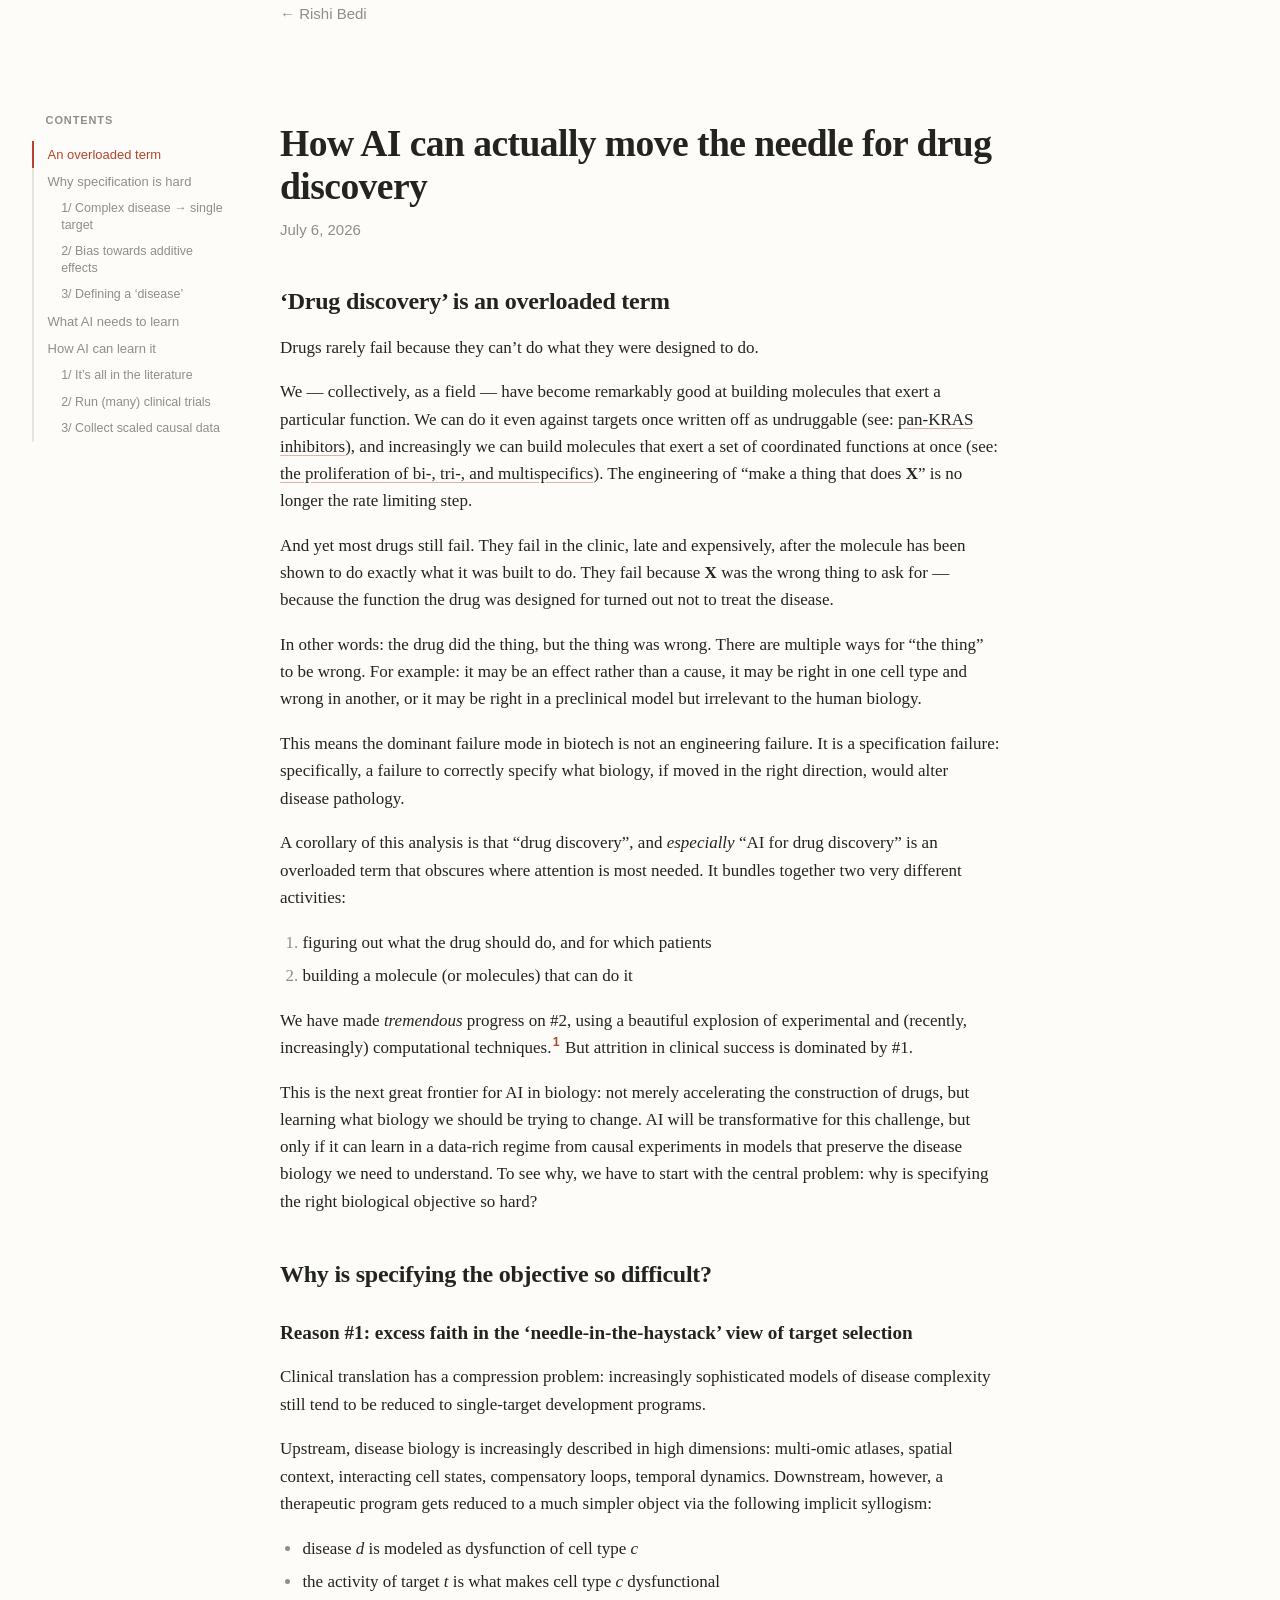
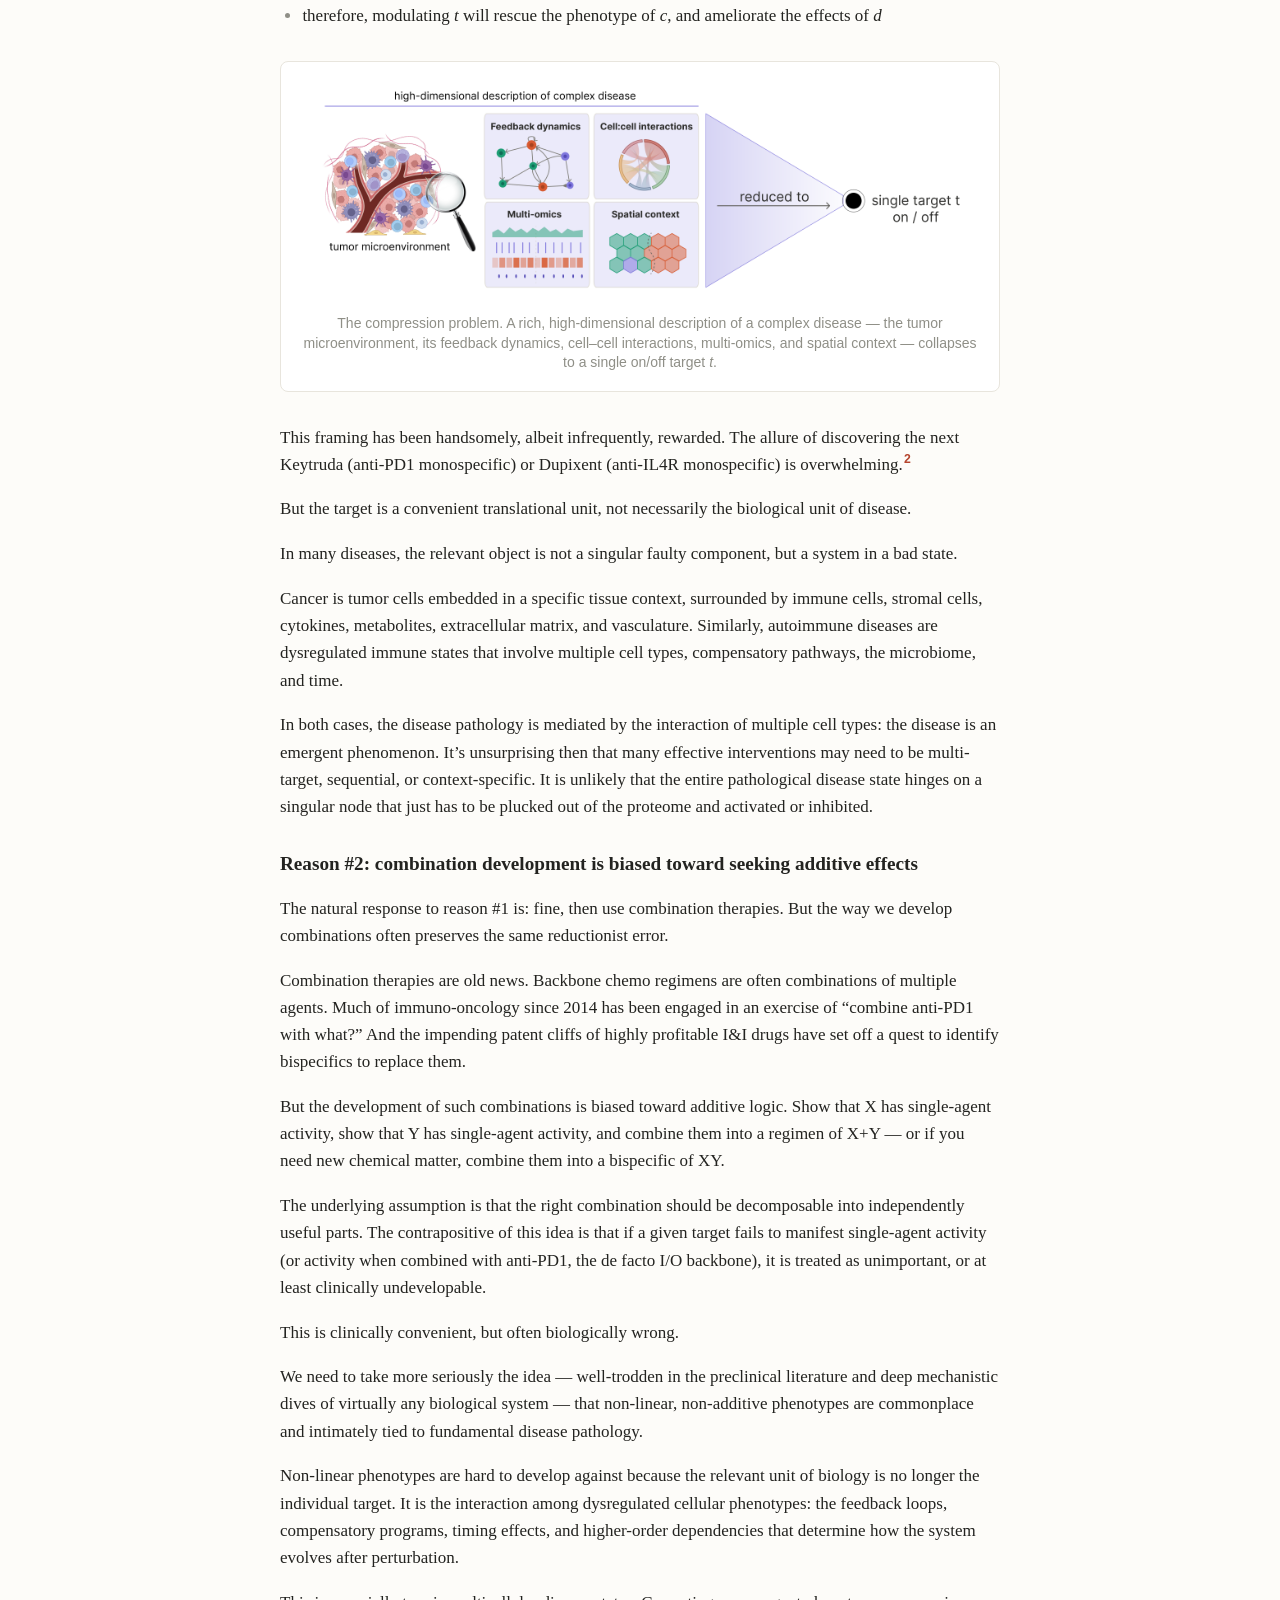
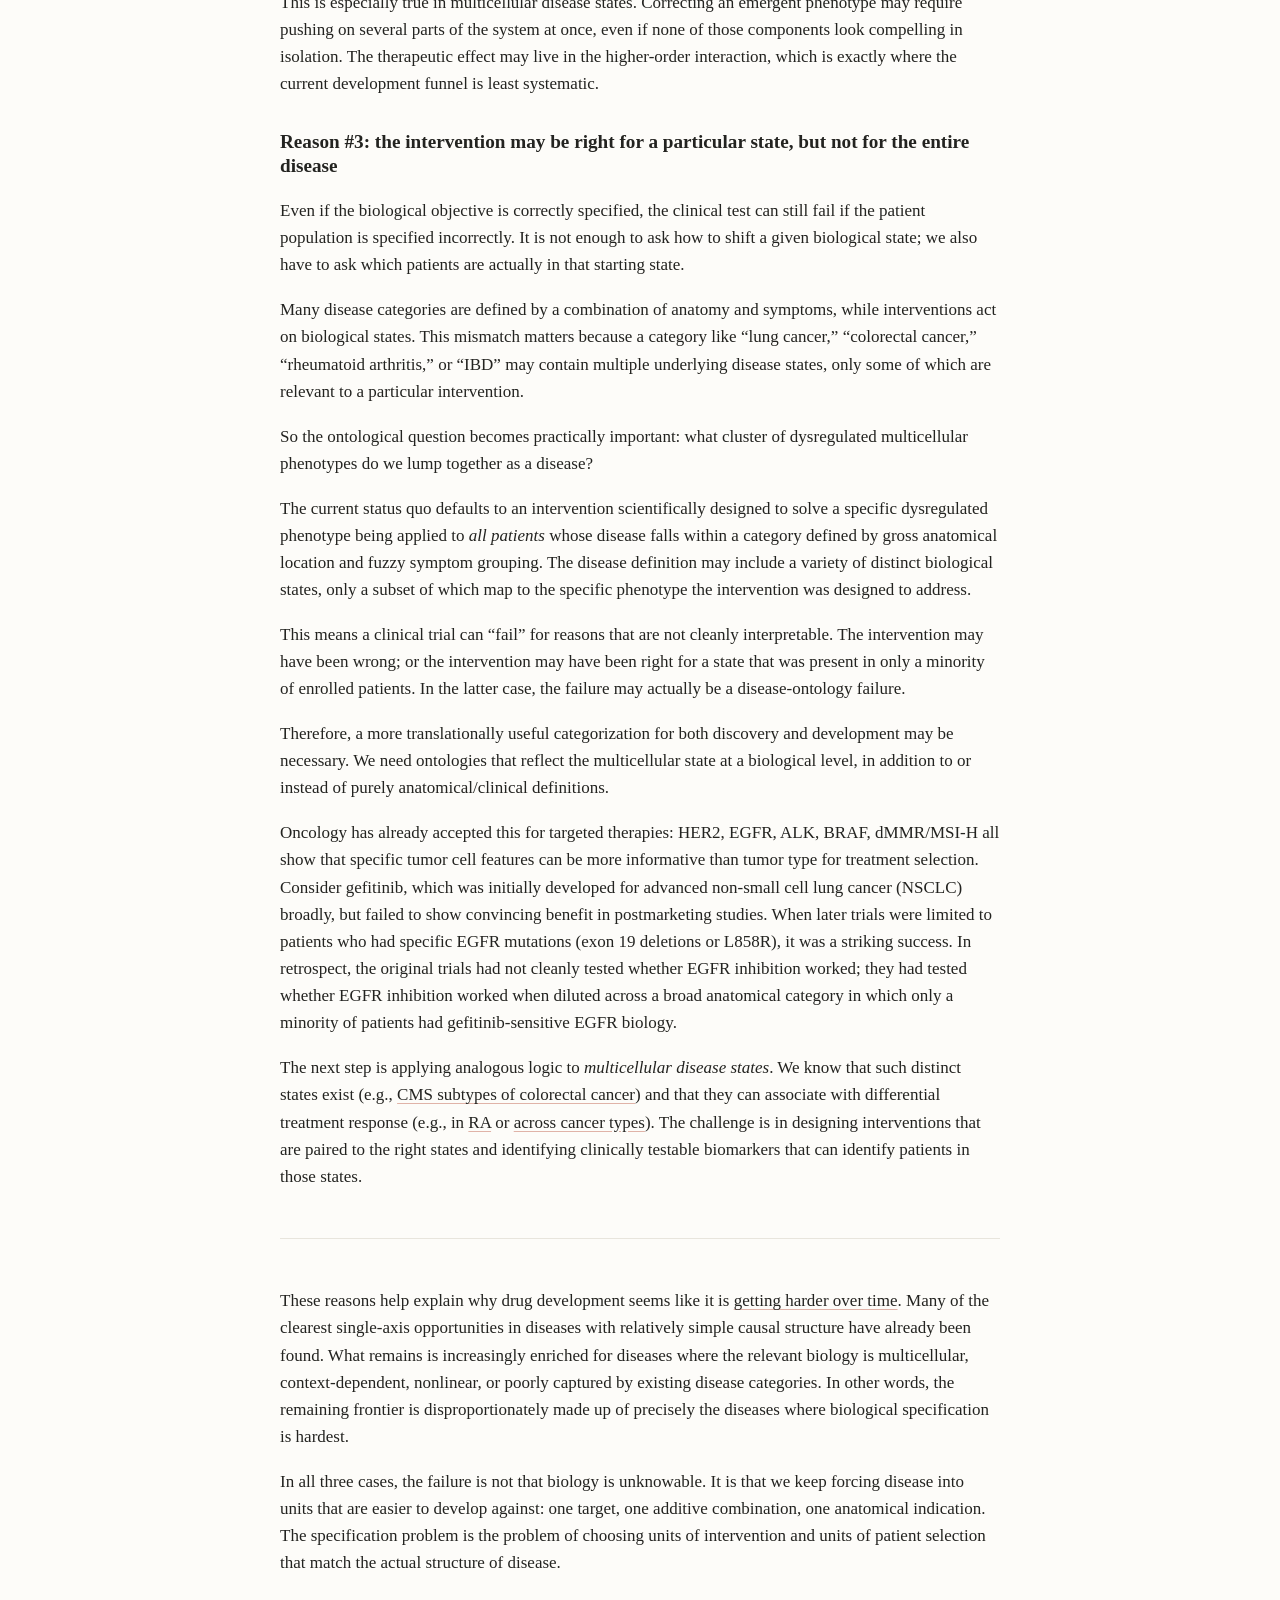
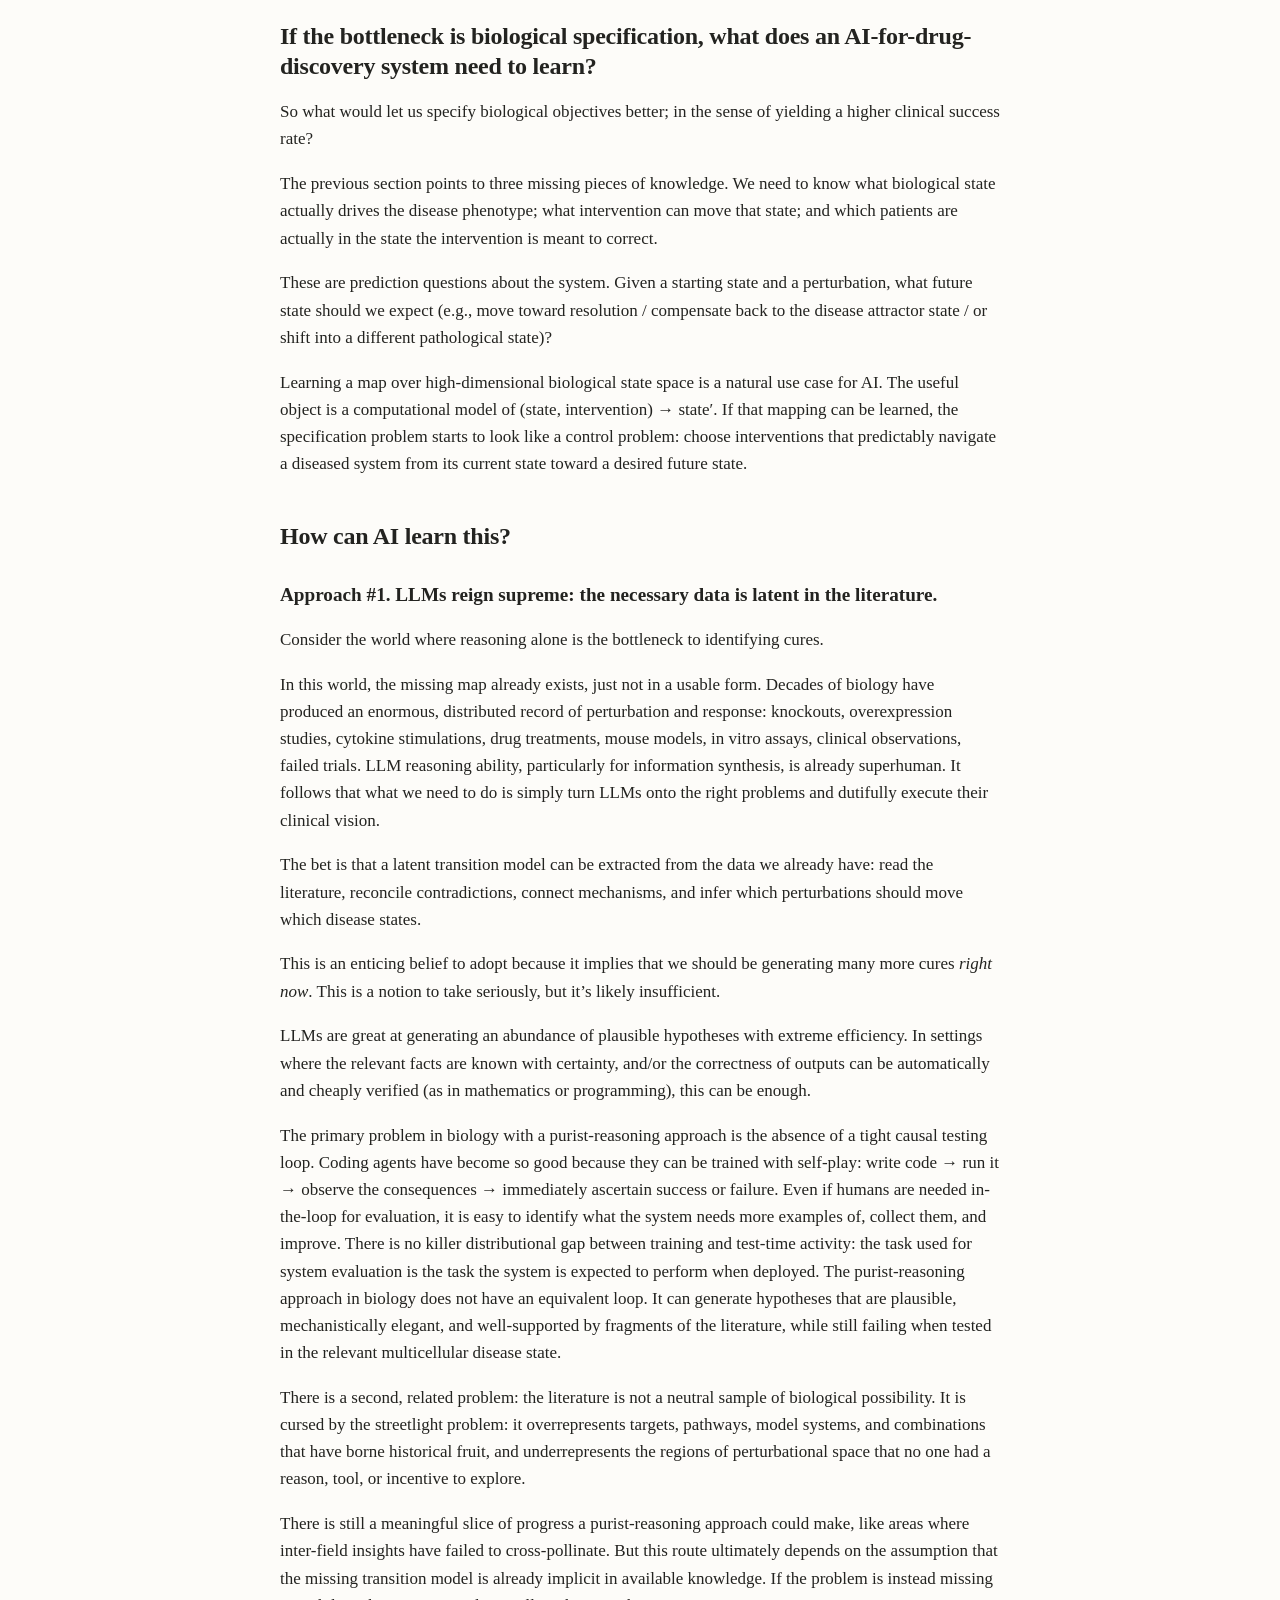
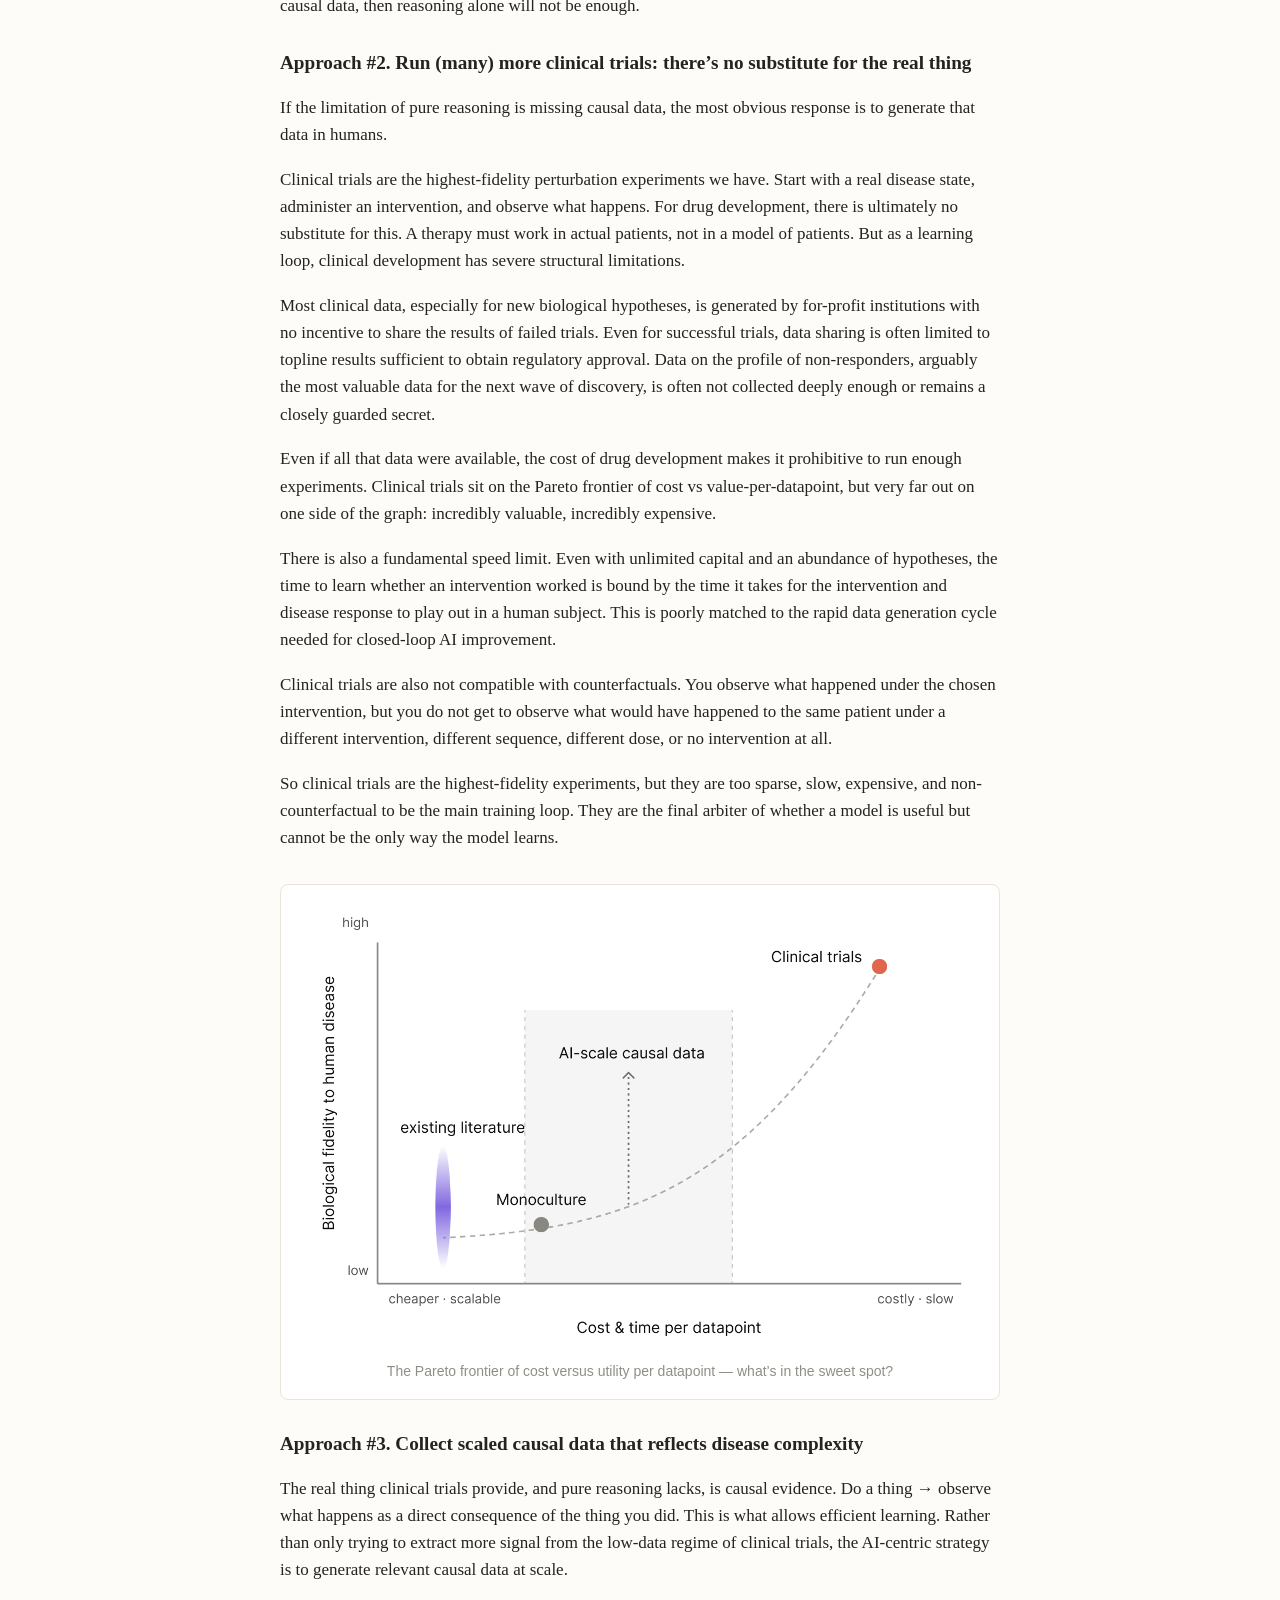
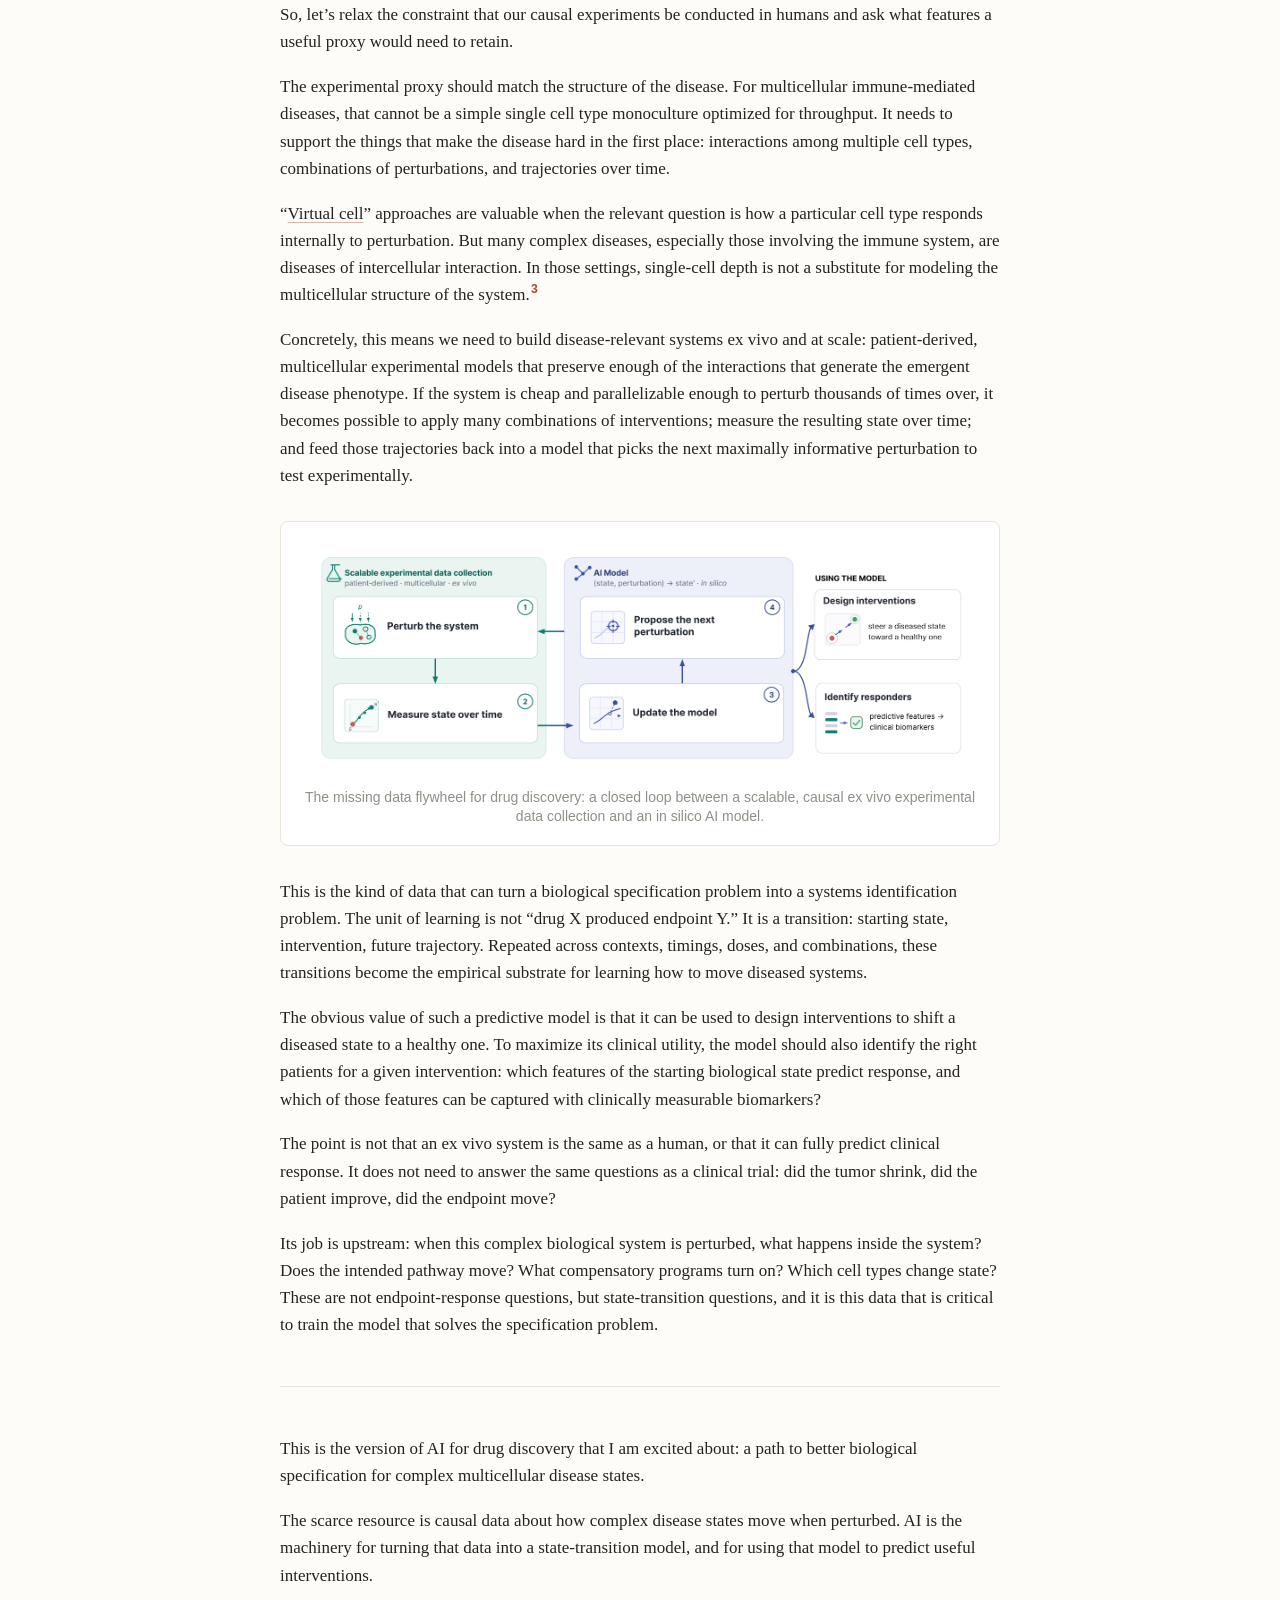
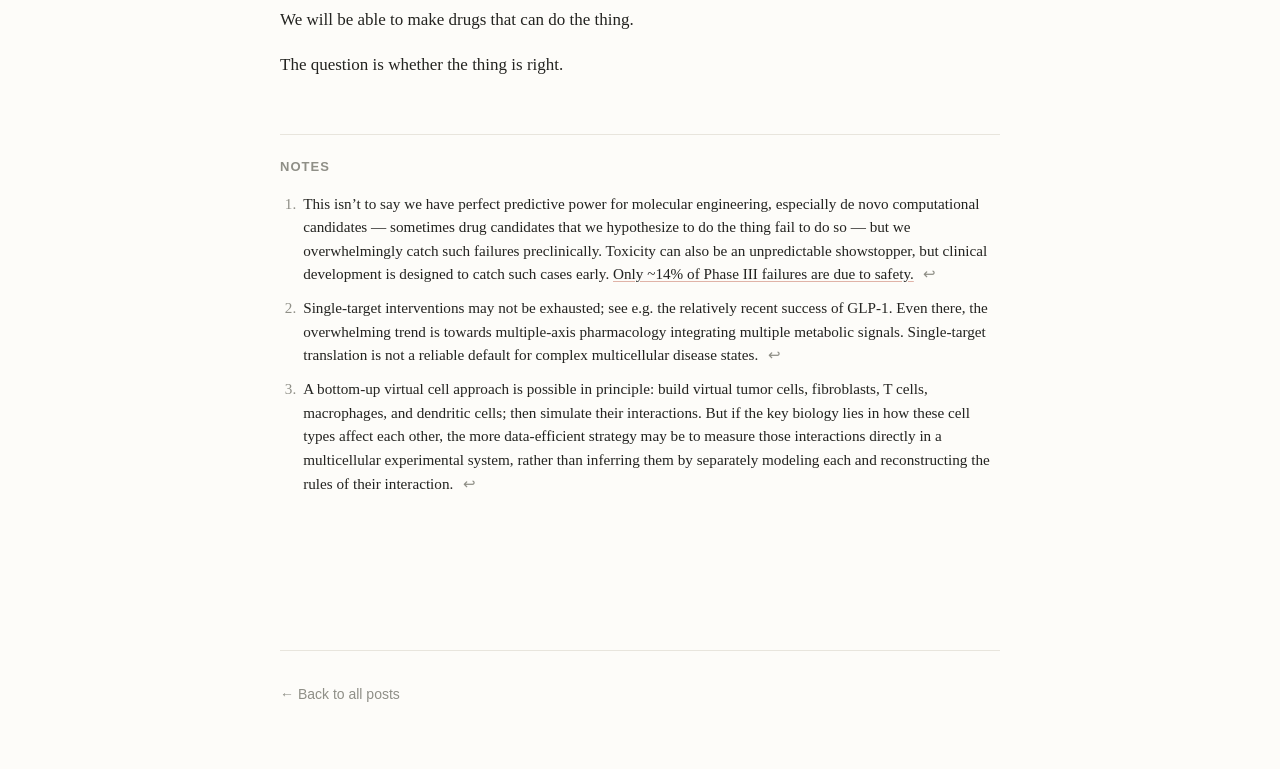
==== posts/ai-drug-discovery/index.html @ 2bea6a99 "Add Pareto frontier figure to Approach #2 Cost vs biological-fidelity-per-datapoint chart at the end" ====
<!doctype html>
<html lang="en">
  <head>
    <meta charset="utf-8" />
    <meta name="viewport" content="width=device-width, initial-scale=1" />

    <title>How AI can actually move the needle for drug discovery — Rishi Bedi</title>
    <meta
      name="description"
      content="Most drugs fail not because we can't build the molecule, but because we specified the wrong biology. What that means for AI in drug discovery."
    />

    <meta property="og:type" content="article" />
    <meta property="og:title" content="How AI can actually move the needle for drug discovery" />
    <meta
      property="og:description"
      content="Most drugs fail not because we can't build the molecule, but because we specified the wrong biology. What that means for AI in drug discovery."
    />
    <meta property="article:published_time" content="2026-07-06" />

    <link rel="icon" href="data:image/svg+xml,%3Csvg%20xmlns='http://www.w3.org/2000/svg'%20viewBox='0%200%20100%20100'%3E%3Ccircle%20cx='50'%20cy='50'%20r='44'%20fill='%23b5442d'/%3E%3C/svg%3E" />
    <link rel="stylesheet" href="../../styles.css" />
  </head>
  <body>
    <div class="wrap">
      <a class="back-home" href="../../">&larr; Rishi Bedi</a>

      <article>
        <header class="post-header">
          <h1 class="post-title-main">How AI can actually move the needle for drug discovery</h1>
          <div class="post-meta">July 6, 2026</div>
        </header>

        <div class="prose">
          <h2 data-toc="An overloaded term">&lsquo;Drug discovery&rsquo; is an overloaded term</h2>

          <p>Drugs rarely fail because they can&rsquo;t do what they were designed to do.</p>

          <p>
            We &mdash; collectively, as a field &mdash; have become remarkably good at
            building molecules that exert a particular function. We can do it even
            against targets once written off as undruggable (see:
            <a href="https://www.nejm.org/doi/full/10.1056/NEJMoa2605555">pan-KRAS inhibitors</a>),
            and increasingly we can build molecules that exert a set of coordinated
            functions at once (see:
            <a href="https://www.nature.com/articles/d41573-026-00106-5">the proliferation of bi-, tri-, and multispecifics</a>).
            The engineering of &ldquo;make a thing that does <strong>X</strong>&rdquo; is no
            longer the rate limiting step.
          </p>

          <p>
            And yet most drugs still fail. They fail in the clinic, late and
            expensively, after the molecule has been shown to do exactly what it was
            built to do. They fail because <strong>X</strong> was the wrong thing to ask
            for &mdash; because the function the drug was designed for turned out not to
            treat the disease.
          </p>

          <p>
            In other words: the drug did the thing, but the thing was wrong. There are
            multiple ways for &ldquo;the thing&rdquo; to be wrong. For example: it may be
            an effect rather than a cause, it may be right in one cell type and wrong in
            another, or it may be right in a preclinical model but irrelevant to the human
            biology.
          </p>

          <p>
            This means the dominant failure mode in biotech is not an engineering
            failure. It is a specification failure: specifically, a failure to correctly
            specify what biology, if moved in the right direction, would alter disease
            pathology.
          </p>

          <p>
            A corollary of this analysis is that &ldquo;drug discovery&rdquo;, and
            <em>especially</em> &ldquo;AI for drug discovery&rdquo; is an overloaded term
            that obscures where attention is most needed. It bundles together two very
            different activities:
          </p>

          <ol>
            <li>figuring out what the drug should do, and for which patients</li>
            <li>building a molecule (or molecules) that can do it</li>
          </ol>

          <p>
            We have made <em>tremendous</em> progress on #2, using a beautiful explosion
            of experimental and (recently, increasingly) computational
            techniques.<sup class="fn"><a id="fnref-1" href="#fn-1">1</a></sup> But
            attrition in clinical success is dominated by #1.
          </p>

          <p>
            This is the next great frontier for AI in biology: not merely accelerating the
            construction of drugs, but learning what biology we should be trying to
            change. AI will be transformative for this challenge, but only if it can learn
            in a data-rich regime from causal experiments in models that preserve the disease
            biology we need to
            understand. To see why, we have to start with the central problem: why is
            specifying the right biological objective so hard?
          </p>

          <h2 data-toc="Why specification is hard">Why is specifying the objective so difficult?</h2>

          <h3 data-toc="1/ Complex disease &rarr; single target">Reason #1: excess faith in the &lsquo;needle-in-the-haystack&rsquo; view of target selection</h3>

          <p>
            Clinical translation has a compression problem: increasingly sophisticated
            models of disease complexity still tend to be reduced to single-target
            development programs.
          </p>

          <p>
            Upstream, disease biology is increasingly described in high dimensions:
            multi-omic atlases, spatial context, interacting cell states, compensatory
            loops, temporal dynamics. Downstream, however, a therapeutic program gets
            reduced to a much simpler object via the following implicit syllogism:
          </p>

          <ul>
            <li>disease <em>d</em> is modeled as dysfunction of cell type <em>c</em></li>
            <li>the activity of target <em>t</em> is what makes cell type <em>c</em> dysfunctional</li>
            <li>therefore, modulating <em>t</em> will rescue the phenotype of <em>c</em>, and ameliorate the effects of <em>d</em></li>
          </ul>

          <figure class="diagram">
            <img
              src="target-reduction.png"
              alt="On the left, a tumor microenvironment viewed through a magnifying glass, with four panels &mdash; feedback dynamics (a network graph), cell&ndash;cell interactions (a chord diagram), multi-omics (data tracks), and spatial context (a hexagonal tissue map) &mdash; together labeled &lsquo;high-dimensional description of complex disease&rsquo;. A large triangle and a &lsquo;reduced to&rsquo; arrow narrow all of it down to a single on/off target t."
            />
            <figcaption>
              The compression problem. A rich, high-dimensional description of a complex
              disease &mdash; the tumor microenvironment, its feedback dynamics, cell&ndash;cell
              interactions, multi-omics, and spatial context &mdash; collapses to a single
              on/off target <em>t</em>.
            </figcaption>
          </figure>

          <p>
            This framing has been handsomely, albeit infrequently, rewarded. The allure of
            discovering the next Keytruda (anti-PD1 monospecific) or Dupixent (anti-IL4R
            monospecific) is
            overwhelming.<sup class="fn"><a id="fnref-2" href="#fn-2">2</a></sup>
          </p>

          <p>
            But the target is a convenient translational unit, not necessarily the
            biological unit of disease.
          </p>

          <p>
            In many diseases, the relevant object is not a singular faulty component, but a
            system in a bad state.
          </p>

          <p>
            Cancer is tumor cells embedded in a specific tissue context, surrounded by
            immune cells, stromal cells, cytokines, metabolites, extracellular matrix, and
            vasculature. Similarly, autoimmune diseases are dysregulated immune states that
            involve multiple cell types, compensatory pathways, the microbiome, and time.
          </p>

          <p>
            In both cases, the disease pathology is mediated by the interaction of multiple
            cell types: the disease is an emergent phenomenon. It&rsquo;s unsurprising then
            that many effective interventions may need to be multi-target, sequential, or
            context-specific. It is unlikely that the entire pathological disease state
            hinges on a singular node that just has to be plucked out of the proteome and
            activated or inhibited.
          </p>

          <h3 data-toc="2/ Bias towards additive effects">Reason #2: combination development is biased toward seeking additive effects</h3>

          <p>
            The natural response to reason #1 is: fine, then use combination therapies. But
            the way we develop combinations often preserves the same reductionist error.
          </p>

          <p>
            Combination therapies are old news. Backbone chemo regimens are often
            combinations of multiple agents. Much of immuno-oncology
            since 2014 has been engaged in an exercise of &ldquo;combine anti-PD1 with
            what?&rdquo; And the impending patent cliffs of highly profitable I&amp;I drugs
            have set off a quest to identify bispecifics to replace them.
          </p>

          <p>
            But the development of such combinations is biased toward additive logic. Show
            that X has single-agent activity, show that Y has single-agent activity, and
            combine them into a regimen of X+Y &mdash; or if you need new chemical matter,
            combine them into a bispecific of XY.
          </p>

          <p>
            The underlying assumption is that the right combination should be decomposable
            into independently useful parts. The contrapositive of this idea is that if a
            given target fails to manifest single-agent activity (or activity when combined
            with anti-PD1, the de facto I/O backbone), it is treated as unimportant, or at
            least clinically undevelopable.
          </p>

          <p>This is clinically convenient, but often biologically wrong.</p>

          <p>
            We need to take more seriously the idea &mdash; well-trodden in the preclinical
            literature and deep mechanistic dives of virtually any biological system
            &mdash; that non-linear, non-additive phenotypes are commonplace and intimately
            tied to fundamental disease pathology.
          </p>

          <p>
            Non-linear phenotypes are hard to develop against because the relevant unit of
            biology is no longer the individual target. It is the interaction among
            dysregulated cellular phenotypes: the feedback loops, compensatory programs,
            timing effects, and higher-order dependencies that determine how the system
            evolves after perturbation.
          </p>

          <p>
            This is especially true in multicellular disease states. Correcting an emergent
            phenotype may require pushing on several parts of the system at once, even if
            none of those components look compelling in isolation. The therapeutic effect
            may live in the higher-order interaction, which is exactly where the current
            development funnel is least systematic.
          </p>

          <h3 data-toc="3/ Defining a &lsquo;disease&rsquo;">Reason #3: the intervention may be right for a particular state, but not for the entire disease</h3>

          <p>
            Even if the biological objective is correctly specified, the clinical test can
            still fail if the patient population is specified incorrectly. It is not enough
            to ask how to shift a given biological state; we also have to ask which patients
            are actually in that starting state.
          </p>

          <p>
            Many disease categories are defined by a combination of anatomy and
            symptoms, while interventions act on biological states. This mismatch matters
            because a category like &ldquo;lung cancer,&rdquo; &ldquo;colorectal
            cancer,&rdquo; &ldquo;rheumatoid arthritis,&rdquo; or &ldquo;IBD&rdquo; may
            contain multiple underlying disease states, only some of which are relevant to
            a particular intervention.
          </p>

          <p>
            So the ontological question becomes practically important: what cluster of
            dysregulated multicellular phenotypes do we lump together as a disease?
          </p>

          <p>
            The current status quo defaults to an intervention scientifically designed to
            solve a specific dysregulated phenotype being applied to <em>all patients</em>
            whose disease falls within a category defined by gross anatomical location and
            fuzzy symptom grouping. The disease definition may include a variety of distinct
            biological states, only a subset of which map to the specific phenotype the
            intervention was designed to address.
          </p>

          <p>
            This means a clinical trial can &ldquo;fail&rdquo; for reasons that are not
            cleanly interpretable. The intervention may have been wrong; or the intervention
            may have been right for a state that was present in only a minority of enrolled
            patients. In the latter case, the failure may actually be a disease-ontology
            failure.
          </p>

          <p>
            Therefore, a more translationally useful categorization for both discovery and
            development may be necessary. We need ontologies that reflect the multicellular
            state at a biological level, in addition to or instead of purely
            anatomical/clinical definitions.
          </p>

          <p>
            Oncology has already accepted this for targeted therapies: HER2, EGFR, ALK,
            BRAF, dMMR/MSI-H all show that specific tumor cell features can be more
            informative than tumor type for treatment selection. Consider gefitinib, which
            was initially developed for advanced non-small cell lung cancer (NSCLC) broadly,
            but failed to show convincing benefit in postmarketing studies. When later trials
            were limited to
            patients who had specific EGFR mutations (exon 19 deletions or L858R), it was a
            striking success. In retrospect, the original trials had not cleanly tested
            whether EGFR inhibition worked; they had tested whether EGFR inhibition worked
            when diluted across a broad anatomical category in which only a minority of
            patients had gefitinib-sensitive EGFR biology.
          </p>

          <p>
            The next step is applying analogous logic to
            <em>multicellular disease states</em>. We know that such distinct states exist
            (e.g.,
            <a href="https://www.nature.com/articles/nm.3967">CMS subtypes of colorectal cancer</a>)
            and that they can associate with differential treatment response (e.g., in
            <a href="https://www.nature.com/articles/s41591-022-01789-0">RA</a> or
            <a href="https://www.nature.com/articles/s41591-026-04502-7">across cancer types</a>).
            The challenge is in designing interventions that are paired to the right states
            and identifying clinically testable biomarkers that can identify patients in those
            states.
          </p>

          <hr />

          <p>
            These reasons help explain why drug development seems like it is
            <a href="https://www.nature.com/articles/nrd3681">getting harder over time</a>.
            Many of the clearest single-axis opportunities in diseases with
            relatively simple causal structure have already been found. What remains is
            increasingly enriched for diseases where the relevant biology is multicellular,
            context-dependent, nonlinear, or poorly captured by existing disease categories.
            In other words, the remaining frontier is disproportionately made up of
            precisely the diseases where biological specification is hardest.
          </p>

          <p>
            In all three cases, the failure is not that biology is unknowable. It is that we
            keep forcing disease into units that are easier to develop against: one target,
            one additive combination, one anatomical indication. The specification problem
            is the problem of choosing units of intervention and units of patient selection
            that match the actual structure of disease.
          </p>

          <h2 data-toc="What AI needs to learn">If the bottleneck is biological specification, what does an AI-for-drug-discovery system need to learn?</h2>

          <p>
            So what would let us specify biological objectives better; in the sense of
            yielding a higher clinical success rate?
          </p>

          <p>
            The previous section points to three missing pieces of knowledge. We need to
            know what biological state actually drives the disease phenotype; what
            intervention can move that state; and which patients are actually in the state
            the intervention is meant to correct.
          </p>

          <p>
            These are prediction questions about the system. Given a starting state and a
            perturbation, what future state should we expect (e.g., move toward resolution /
            compensate back to the disease attractor state / or shift into a different
            pathological state)?
          </p>

          <p>
            Learning a map over high-dimensional biological state space is a natural use
            case for AI. The useful object is a computational model of
            (state, intervention)&nbsp;&rarr;&nbsp;state&prime;. If that mapping can be
            learned, the specification problem starts to look like a control problem: choose
            interventions that predictably navigate a diseased system from its current state
            toward a desired future state.
          </p>

          <h2 data-toc="How AI can learn it">How can AI learn this?</h2>

          <h3 data-toc="1/ It&rsquo;s all in the literature">Approach #1. LLMs reign supreme: the necessary data is latent in the literature.</h3>

          <p>Consider the world where reasoning alone is the bottleneck to identifying cures.</p>

          <p>
            In this world, the missing map already exists, just not in a usable form.
            Decades of biology have produced an enormous, distributed record of perturbation
            and response: knockouts, overexpression studies, cytokine stimulations, drug
            treatments, mouse models, in vitro assays, clinical observations, failed trials.
            LLM reasoning ability, particularly for information synthesis, is already
            superhuman. It follows that what we need to do is simply turn LLMs onto the right
            problems and dutifully execute their clinical vision.
          </p>

          <p>
            The bet is that a latent transition model can be extracted from the data we
            already have: read the literature, reconcile contradictions, connect mechanisms,
            and infer which perturbations should move which disease states.
          </p>

          <p>
            This is an enticing belief to adopt because it implies that we should be
            generating many more cures <em>right now</em>. This is a notion to take
            seriously, but it&rsquo;s likely insufficient.
          </p>

          <p>
            LLMs are great at generating an abundance of plausible hypotheses with extreme
            efficiency. In settings where the relevant facts are known with certainty,
            and/or the correctness of outputs can be automatically and cheaply verified (as
            in mathematics or programming), this can be enough.
          </p>

          <p>
            The primary problem in biology with a purist-reasoning approach is the absence of
            a tight causal testing loop. Coding agents have become so good because they can
            be trained with self-play: write code &rarr; run it &rarr; observe the
            consequences &rarr; immediately ascertain success or failure. Even if humans are
            needed in-the-loop for evaluation, it is easy to identify what the system needs
            more examples of, collect them, and improve. There is no killer distributional
            gap between training and test-time activity: the task used for system evaluation
            is the task the system is expected to perform when deployed. The purist-reasoning
            approach in biology does not have an equivalent loop. It can generate hypotheses
            that are plausible, mechanistically elegant, and well-supported by fragments of
            the literature, while still failing when tested in the relevant multicellular
            disease state.
          </p>

          <p>
            There is a second, related problem: the literature is not a neutral sample of
            biological possibility. It is cursed by the streetlight problem: it
            overrepresents targets, pathways, model systems, and combinations that have borne
            historical fruit, and underrepresents the regions of perturbational space that no
            one had a reason, tool, or incentive to explore.
          </p>

          <p>
            There is still a meaningful slice of progress a purist-reasoning approach could
            make, like areas where inter-field insights have failed to cross-pollinate. But
            this route ultimately depends on the assumption that the missing transition model
            is already implicit in available knowledge. If the problem is instead missing
            causal data, then reasoning alone will not be enough.
          </p>

          <h3 data-toc="2/ Run (many) clinical trials">Approach #2. Run (many) more clinical trials: there&rsquo;s no substitute for the real thing</h3>

          <p>
            If the limitation of pure reasoning is missing causal data, the most obvious
            response is to generate that data in humans.
          </p>

          <p>
            Clinical trials are the highest-fidelity perturbation experiments we have. Start
            with a real disease state, administer an intervention, and observe what happens.
            For drug development, there is ultimately no substitute for this. A therapy must
            work in actual patients, not in a model of patients. But as a learning loop,
            clinical development has severe structural limitations.
          </p>

          <p>
            Most clinical data, especially for new biological hypotheses, is generated by
            for-profit institutions with no incentive to share the results of failed trials.
            Even for successful trials, data sharing is often limited to topline results
            sufficient to obtain regulatory approval. Data on the profile of non-responders,
            arguably the most valuable data for the next wave of discovery, is often not
            collected deeply enough or remains a closely guarded secret.
          </p>

          <p>
            Even if all that data were available, the cost of drug development makes it
            prohibitive to run enough experiments. Clinical trials sit on the Pareto frontier
            of cost vs value-per-datapoint, but very far out on one side of the graph:
            incredibly valuable, incredibly expensive.
          </p>

          <p>
            There is also a fundamental speed limit. Even with unlimited capital and an
            abundance of hypotheses, the time to learn whether an intervention worked is
            bound by the time it takes for the intervention and disease response to play out
            in a human subject. This is poorly matched to the rapid data generation cycle
            needed for closed-loop AI improvement.
          </p>

          <p>
            Clinical trials are also not compatible with counterfactuals. You observe what
            happened under the chosen intervention, but you do not get to observe what would
            have happened to the same patient under a different intervention, different
            sequence, different dose, or no intervention at all.
          </p>

          <p>
            So clinical trials are the highest-fidelity experiments, but they are too sparse,
            slow, expensive, and non-counterfactual to be the main training loop. They are
            the final arbiter of whether a model is useful but cannot be the only way the
            model learns.
          </p>

          <figure class="diagram">
            <img
              src="pareto-frontier.png"
              alt="A plot with cost and time per datapoint on the x-axis (from cheaper and scalable to costly and slow) and biological fidelity to human disease on the y-axis (low to high). Points sit along a rising dashed frontier: existing literature (cheap, low fidelity), monoculture (slightly costlier, still low fidelity), and clinical trials (costly and slow, high fidelity). A shaded band in the middle, labeled &lsquo;AI-scale causal data&rsquo; with an upward arrow, marks the sweet spot: moderate cost with substantially higher fidelity."
            />
            <figcaption>
              The Pareto frontier of cost versus utility per datapoint &mdash; what&rsquo;s in the sweet spot?
            </figcaption>
          </figure>

          <h3 data-toc="3/ Collect scaled causal data">Approach #3. Collect scaled causal data that reflects disease complexity</h3>

          <p>
            The real thing clinical trials provide, and pure reasoning lacks, is causal
            evidence. Do a thing &rarr; observe what happens as a direct consequence of the
            thing you did. This is what allows efficient learning. Rather than only trying to
            extract more signal from the low-data regime of clinical trials, the AI-centric
            strategy is to generate relevant causal data at scale.
          </p>

          <p>
            So, let&rsquo;s relax the constraint that our causal experiments be conducted in
            humans and ask what features a useful proxy would need to retain.
          </p>

          <p>
            The experimental proxy should match the structure of the disease. For
            multicellular immune-mediated diseases, that cannot be a simple single cell type
            monoculture optimized for throughput. It needs to support the things that make the
            disease hard in the first place: interactions among multiple cell types,
            combinations of perturbations, and trajectories over time.
          </p>

          <p>
            &ldquo;<a href="https://arxiv.org/pdf/2409.11654">Virtual cell</a>&rdquo;
            approaches are valuable when the relevant question is how a particular cell type
            responds internally to perturbation. But many complex diseases, especially those
            involving the immune system, are diseases of intercellular interaction. In those
            settings, single-cell depth is not a substitute for modeling the multicellular
            structure of the system.<sup class="fn"><a id="fnref-3" href="#fn-3">3</a></sup>
          </p>

          <p>
            Concretely, this means we need to build disease-relevant systems ex vivo and at scale:
            patient-derived, multicellular experimental models that preserve enough of the
            interactions that generate the emergent disease phenotype. If the system is cheap
            and parallelizable enough to perturb thousands of times over, it becomes possible
            to apply many combinations of interventions; measure the resulting state over
            time; and feed those trajectories back into a model that picks the next maximally
            informative perturbation to test experimentally.
          </p>

          <figure class="diagram">
            <img
              src="loop-diagram.png"
              alt="A closed loop between scalable, patient-derived, multicellular, ex vivo experimental data collection and an in silico AI model. Left: (1) perturb the system, then (2) measure state over time. Right: (3) update the model &mdash; a transition model (state, perturbation) &rarr; state&prime; &mdash; and (4) propose the next perturbation, sent back to the experiment. The trained model is then used to design interventions that steer a diseased state toward a healthy one, and to identify responders whose predictive features become clinical biomarkers."
            />
            <figcaption>
              The missing data flywheel for drug discovery: a closed loop between a scalable, causal ex vivo experimental data collection and an in silico AI model.
            </figcaption>
          </figure>

          <p>
            This is the kind of data that can turn a biological specification problem into a
            systems identification problem. The unit of learning is not &ldquo;drug X
            produced endpoint Y.&rdquo; It is a transition: starting state, intervention,
            future trajectory. Repeated across contexts, timings, doses, and combinations,
            these transitions become the empirical substrate for learning how to move
            diseased systems.
          </p>

          <p>
            The obvious value of such a predictive model is that it can be used to design
            interventions to shift a diseased state to a healthy one. To maximize its
            clinical utility, the model should also identify the right patients for a given
            intervention: which features of the starting biological state predict response,
            and which of those features can be captured with clinically measurable
            biomarkers?
          </p>

          <p>
            The point is not that an ex vivo system is the same as a human, or that it can
            fully predict clinical response. It does not need to answer the same questions as
            a clinical trial: did the tumor shrink, did the patient improve, did the endpoint
            move?
          </p>

          <p>
            Its job is upstream: when this complex biological system is perturbed, what
            happens inside the system? Does the intended pathway
            move? What compensatory programs turn on? Which cell types change state? These are
            not endpoint-response questions, but state-transition questions, and it is this
            data that is critical to train the model that solves the specification problem.
          </p>

          <hr />

          <p>
            This is the version of AI for drug discovery that I am excited about: a path to
            better biological specification for complex multicellular disease states.
          </p>

          <p>
            The scarce resource is causal data about how complex disease states move when
            perturbed. AI is the machinery for turning that data into a state-transition
            model, and for using that model to predict useful interventions.
          </p>

          <p>We will be able to make drugs that can do the thing.</p>

          <p>The question is whether the thing is right.</p>

          <section class="footnotes">
            <h2>Notes</h2>
            <ol>
              <li id="fn-1">
                This isn&rsquo;t to say we have perfect predictive power for molecular
                engineering, especially de novo computational candidates &mdash; sometimes
                drug candidates that we hypothesize to do the thing fail to do so &mdash; but
                we overwhelmingly catch such failures preclinically. Toxicity can also be an
                unpredictable showstopper, but clinical development is designed to catch such
                cases early.
                <a href="https://www.nature.com/articles/nrd.2016.184">Only ~14% of Phase III failures are due to safety.</a>
                <a class="fn-back" href="#fnref-1" aria-label="Back to text">&#8617;</a>
              </li>
              <li id="fn-2">
                Single-target interventions may not be exhausted; see e.g. the relatively
                recent success of GLP-1. Even there, the overwhelming trend is towards
                multiple-axis pharmacology integrating multiple metabolic signals.
                Single-target translation is not a reliable default for complex multicellular
                disease states.
                <a class="fn-back" href="#fnref-2" aria-label="Back to text">&#8617;</a>
              </li>
              <li id="fn-3">
                A bottom-up virtual cell approach is possible in principle: build virtual
                tumor cells, fibroblasts, T cells, macrophages, and dendritic cells; then
                simulate their interactions. But if the key biology lies in how these cell
                types affect each other, the more data-efficient strategy may be to measure
                those interactions directly in a multicellular experimental system, rather
                than inferring them by separately modeling each and reconstructing the rules
                of their interaction.
                <a class="fn-back" href="#fnref-3" aria-label="Back to text">&#8617;</a>
              </li>
            </ol>
          </section>
        </div>
      </article>

      <footer class="site-footer">
        <a href="../../">&larr; Back to all posts</a>
      </footer>
    </div>

    <script src="../../toc.js" defer></script>
  </body>
</html>
---- styles.css ----
/* =============================================================
   Rishi Bedi — personal blog
   A single stylesheet shared by the homepage and every post.
   Editorial, minimal, fast. No web fonts, no external deps.
   Tweak the design tokens in :root to reskin the whole site.
   ============================================================= */

:root {
  /* Type */
  --font-serif: Charter, "Bitstream Charter", "Sitka Text", "Iowan Old Style",
    Cambria, Georgia, "Times New Roman", serif;
  --font-sans: -apple-system, BlinkMacSystemFont, "Segoe UI", Roboto, Helvetica,
    Arial, sans-serif;
  --font-mono: ui-monospace, "SF Mono", "SFMono-Regular", Menlo, Consolas,
    "Liberation Mono", monospace;

  /* Reading measure (post + list column width) */
  --measure: 40rem;

  /* Light theme */
  --bg: #fdfcf9;
  --text: #232320;
  --muted: #8f8f87;
  --border: #e8e5dd;
  --accent: #b5442d;
  --code-bg: #f3f1ea;
  --mark: #fbf1c7;
}

@media (prefers-color-scheme: dark) {
  :root {
    --bg: #16161a;
    --text: #e6e4de;
    --muted: #8b8b83;
    --border: #2a2a2f;
    --accent: #e0785f;
    --code-bg: #22222a;
    --mark: #4a431f;
  }
}

/* ---------- Base ---------- */
*,
*::before,
*::after {
  box-sizing: border-box;
}

html {
  -webkit-text-size-adjust: 100%;
  scroll-behavior: smooth;
}

body {
  margin: 0;
  background: var(--bg);
  color: var(--text);
  font-family: var(--font-serif);
  font-size: 1.125rem; /* ~18px */
  line-height: 1.6;
  text-rendering: optimizeLegibility;
  -webkit-font-smoothing: antialiased;
  -moz-osx-font-smoothing: grayscale;
  font-kerning: normal;
}

.wrap {
  max-width: var(--measure);
  margin: 0 auto;
  padding: 0 1.5rem;
}

/* ---------- Links ---------- */
a {
  color: inherit;
  text-decoration-color: var(--border);
  text-underline-offset: 0.15em;
  transition: color 0.15s ease, text-decoration-color 0.15s ease;
}
a:hover {
  color: var(--accent);
  text-decoration-color: currentColor;
}

/* ---------- Site header (shared) ---------- */
.site-header {
  padding-top: 5.5rem;
  padding-bottom: 1rem;
}
.site-name {
  font-family: var(--font-sans);
  font-size: 1.15rem;
  font-weight: 600;
  letter-spacing: -0.01em;
  margin: 0;
}
.site-name a {
  text-decoration: none;
}
.site-bio {
  color: var(--muted);
  margin: 0.5rem 0 0;
  font-size: 1.0625rem;
  line-height: 1.5;
}
.site-bio a {
  text-decoration-color: var(--muted);
}

/* Small nav row (optional links) */
.site-nav {
  font-family: var(--font-sans);
  font-size: 0.9375rem;
  color: var(--muted);
  margin-top: 0.75rem;
  display: flex;
  gap: 1.1rem;
  flex-wrap: wrap;
}
.site-nav a {
  text-decoration: none;
}

/* ---------- Homepage: post list ---------- */
.post-list {
  list-style: none;
  margin: 2.5rem 0 0;
  padding: 0;
}
.post-list li {
  border-top: 1px solid var(--border);
}
.post-list li:last-child {
  border-bottom: 1px solid var(--border);
}
.post-link {
  display: flex;
  align-items: baseline;
  justify-content: space-between;
  gap: 1.25rem;
  padding: 1.05rem 0;
  text-decoration: none;
}
.post-link .post-title {
  font-size: 1.1875rem;
  line-height: 1.35;
}
.post-link .post-date {
  font-family: var(--font-sans);
  font-size: 0.875rem;
  color: var(--muted);
  white-space: nowrap;
  font-variant-numeric: tabular-nums;
  flex-shrink: 0;
}
.post-link:hover .post-title {
  color: var(--accent);
  text-decoration: underline;
  text-decoration-color: currentColor;
  text-underline-offset: 0.15em;
}

/* Optional one-line description under a title */
.post-desc {
  color: var(--muted);
  font-size: 1rem;
  margin: 0.15rem 0 0;
}

/* Optional year grouping heading */
.year-heading {
  font-family: var(--font-sans);
  font-size: 0.8125rem;
  letter-spacing: 0.08em;
  text-transform: uppercase;
  color: var(--muted);
  margin: 2.25rem 0 0.5rem;
}

/* ---------- Post page ---------- */
.post-header {
  padding-top: 3.5rem;
  margin-bottom: 2.25rem;
}
.back-home {
  font-family: var(--font-sans);
  font-size: 0.9375rem;
  color: var(--muted);
  text-decoration: none;
  display: inline-block;
  margin-bottom: 2.5rem;
}
.back-home:hover {
  color: var(--accent);
}
.post-title-main {
  font-size: 2.1rem;
  line-height: 1.15;
  letter-spacing: -0.015em;
  margin: 0 0 0.6rem;
  font-weight: 600;
}
.post-meta {
  font-family: var(--font-sans);
  font-size: 0.9375rem;
  color: var(--muted);
}
.post-subtitle {
  color: var(--muted);
  font-size: 1.2rem;
  font-style: italic;
  line-height: 1.4;
  margin: 0.25rem 0 0;
}

/* ---------- Prose ---------- */
.prose {
  padding-bottom: 5rem;
}
.prose p {
  margin: 1.1rem 0;
}
.prose h2 {
  font-size: 1.5rem;
  line-height: 1.25;
  letter-spacing: -0.01em;
  margin: 2.75rem 0 0.75rem;
  font-weight: 600;
}
.prose h3 {
  font-size: 1.2rem;
  line-height: 1.3;
  margin: 2rem 0 0.5rem;
  font-weight: 600;
}
.prose a {
  text-decoration: underline;
  text-decoration-color: color-mix(in srgb, var(--accent) 40%, transparent);
}
.prose a:hover {
  text-decoration-color: var(--accent);
}

.prose ul,
.prose ol {
  margin: 1.1rem 0;
  padding-left: 1.4rem;
}
.prose li {
  margin: 0.4rem 0;
}
.prose li::marker {
  color: var(--muted);
}

.prose blockquote {
  margin: 1.6rem 0;
  padding: 0.1rem 0 0.1rem 1.25rem;
  border-left: 3px solid var(--border);
  color: var(--muted);
  font-style: italic;
}
.prose blockquote p {
  margin: 0.5rem 0;
}

.prose hr {
  border: none;
  border-top: 1px solid var(--border);
  margin: 3rem 0;
}

/* Inline emphasis */
.prose strong {
  font-weight: 600;
}
.prose mark {
  background: var(--mark);
  color: inherit;
  padding: 0 0.15em;
}

/* Code */
.prose code {
  font-family: var(--font-mono);
  font-size: 0.85em;
  background: var(--code-bg);
  padding: 0.15em 0.35em;
  border-radius: 4px;
}
.prose pre {
  background: var(--code-bg);
  padding: 1rem 1.15rem;
  border-radius: 8px;
  overflow-x: auto;
  font-size: 0.9rem;
  line-height: 1.5;
  margin: 1.6rem 0;
}
.prose pre code {
  background: none;
  padding: 0;
  font-size: inherit;
}

/* Images / figures */
.prose figure {
  margin: 2rem 0;
}
.prose img {
  display: block;
  max-width: 100%;
  height: auto;
  border-radius: 6px;
}
.prose figcaption {
  font-family: var(--font-sans);
  font-size: 0.875rem;
  color: var(--muted);
  text-align: center;
  line-height: 1.4;
  margin-top: 0.65rem;
}
/* Inline image (no caption) that should sit inside a paragraph flow */
.prose p > img {
  margin: 0.5rem 0;
}

/* Diagram figures: a light card so transparent / technical diagrams with
   dark ink stay legible in BOTH light and dark mode. Add class="diagram". */
.prose figure.diagram {
  background: #ffffff;
  border: 1px solid var(--border);
  border-radius: 8px;
  padding: 1.1rem;
}
.prose figure.diagram img {
  border-radius: 2px;
}

/* Wide figures break out past the reading column for detailed diagrams.
   Add class="wide" (often together with "diagram"). */
.prose figure.wide {
  width: min(92vw, 58rem);
  margin-left: 50%;
  transform: translateX(-50%);
  /* A wide figure reaches into the left gutter where the fixed table of
     contents lives. Paint the (opaque) figure above it so the diagram card
     cleanly covers the TOC as it scrolls past, rather than the TOC text
     bleeding onto the diagram. */
  position: relative;
  z-index: 1;
}
.prose figure.wide figcaption {
  max-width: 40rem;
  margin-left: auto;
  margin-right: auto;
}
@media (max-width: 640px) {
  .prose figure.wide {
    width: 100%;
    margin-left: 0;
    transform: none;
  }
}

/* Tables */
.prose table {
  width: 100%;
  border-collapse: collapse;
  font-size: 0.95rem;
  margin: 1.6rem 0;
}
.prose th,
.prose td {
  text-align: left;
  padding: 0.5rem 0.65rem;
  border-bottom: 1px solid var(--border);
}
.prose th {
  font-family: var(--font-sans);
  font-size: 0.85rem;
  letter-spacing: 0.02em;
}

/* ---------- Footnotes / endnotes ---------- */
sup.fn {
  font-size: 0.72em;
  line-height: 0;
  vertical-align: super;
}
sup.fn a {
  text-decoration: none;
  padding: 0 0.1em;
  font-family: var(--font-sans);
  font-weight: 600;
  color: var(--accent);
}
sup.fn a:hover {
  text-decoration: underline;
}

.footnotes {
  margin-top: 3.5rem;
  padding-top: 1.5rem;
  border-top: 1px solid var(--border);
  font-size: 0.95rem;
  line-height: 1.55;
  color: var(--text);
}
.footnotes h2 {
  font-family: var(--font-sans);
  font-size: 0.8125rem;
  letter-spacing: 0.08em;
  text-transform: uppercase;
  color: var(--muted);
  font-weight: 600;
  margin: 0 0 1rem;
}
.footnotes ol {
  padding-left: 1.25rem;
  margin: 0;
}
.footnotes li {
  margin: 0.65rem 0;
  padding-left: 0.2rem;
}
.footnotes li::marker {
  color: var(--muted);
}
/* smooth landing when jumping to a note or back */
.footnotes li,
sup.fn {
  scroll-margin-top: 2rem;
}
/* briefly highlight the targeted note */
.footnotes li:target {
  background: color-mix(in srgb, var(--mark) 60%, transparent);
  border-radius: 4px;
}
.footnotes .fn-back {
  text-decoration: none;
  margin-left: 0.35rem;
  color: var(--muted);
  font-family: var(--font-sans);
}
.footnotes .fn-back:hover {
  color: var(--accent);
  text-decoration: none;
}

/* ---------- Post table of contents ----------
   Auto-generated by toc.js from the article's headings. It floats in the
   empty left gutter and only appears when the window is wide enough to hold
   it there without crowding the centered reading column. */
.prose h2,
.prose h3 {
  scroll-margin-top: 1.75rem;
}

.post-toc {
  display: none;
}

@media (min-width: 1280px) {
  .post-toc {
    display: block;
    position: fixed;
    top: 7rem;
    width: 12rem;
    /* sit just left of the centered column, 2rem clear of its left edge */
    left: calc(50% - var(--measure) / 2 - 2rem - 12rem);
    max-height: calc(100vh - 9rem);
    overflow-y: auto;
    font-family: var(--font-sans);
  }
}

.post-toc-title {
  font-size: 0.6875rem;
  letter-spacing: 0.08em;
  text-transform: uppercase;
  font-weight: 600;
  color: var(--muted);
  margin-bottom: 0.7rem;
  padding-left: 0.85rem;
}
.post-toc ul {
  list-style: none;
  margin: 0;
  padding: 0;
}
.post-toc a {
  display: block;
  padding: 0.3rem 0 0.3rem 0.85rem;
  border-left: 2px solid var(--border);
  color: var(--muted);
  text-decoration: none;
  font-size: 0.8125rem;
  line-height: 1.35;
  transition: color 0.15s ease, border-color 0.15s ease;
}
.post-toc a:hover {
  color: var(--text);
  border-left-color: var(--muted);
}
.post-toc li.toc-h3 a {
  padding-left: 1.7rem;
  font-size: 0.78rem;
}
.post-toc li.active > a {
  color: var(--accent);
  border-left-color: var(--accent);
}

/* ---------- Footer ---------- */
.site-footer {
  border-top: 1px solid var(--border);
  margin-top: 4rem;
  padding: 2rem 0 4rem;
  font-family: var(--font-sans);
  font-size: 0.875rem;
  color: var(--muted);
}
.site-footer a {
  text-decoration: none;
}

/* ---------- Responsive ---------- */
@media (max-width: 640px) {
  body {
    font-size: 1rem;
    line-height: 1.55;
  }
  .wrap {
    padding: 0 1.25rem;
  }
  .site-header {
    padding-top: 3.5rem;
  }
  .post-title-main {
    font-size: 1.7rem;
  }
  .post-header {
    padding-top: 2rem;
  }
  .back-home {
    margin-bottom: 1.75rem;
  }
  .post-link {
    flex-direction: column;
    gap: 0.2rem;
    padding: 0.9rem 0;
  }
  .post-link .post-date {
    font-size: 0.8125rem;
  }
}

/* Wider reading column + slightly smaller type on roomy desktop viewports.
   Narrow windows (tablet / mobile) keep the tighter measure above. */
@media (min-width: 1024px) {
  :root {
    --measure: 48rem;
  }
  body {
    font-size: 1.0625rem; /* ~17px */
  }
  .post-title-main {
    font-size: 2.35rem;
  }
}

/* Respect reduced-motion */
@media (prefers-reduced-motion: reduce) {
  html {
    scroll-behavior: auto;
  }
  a {
    transition: none;
  }
}
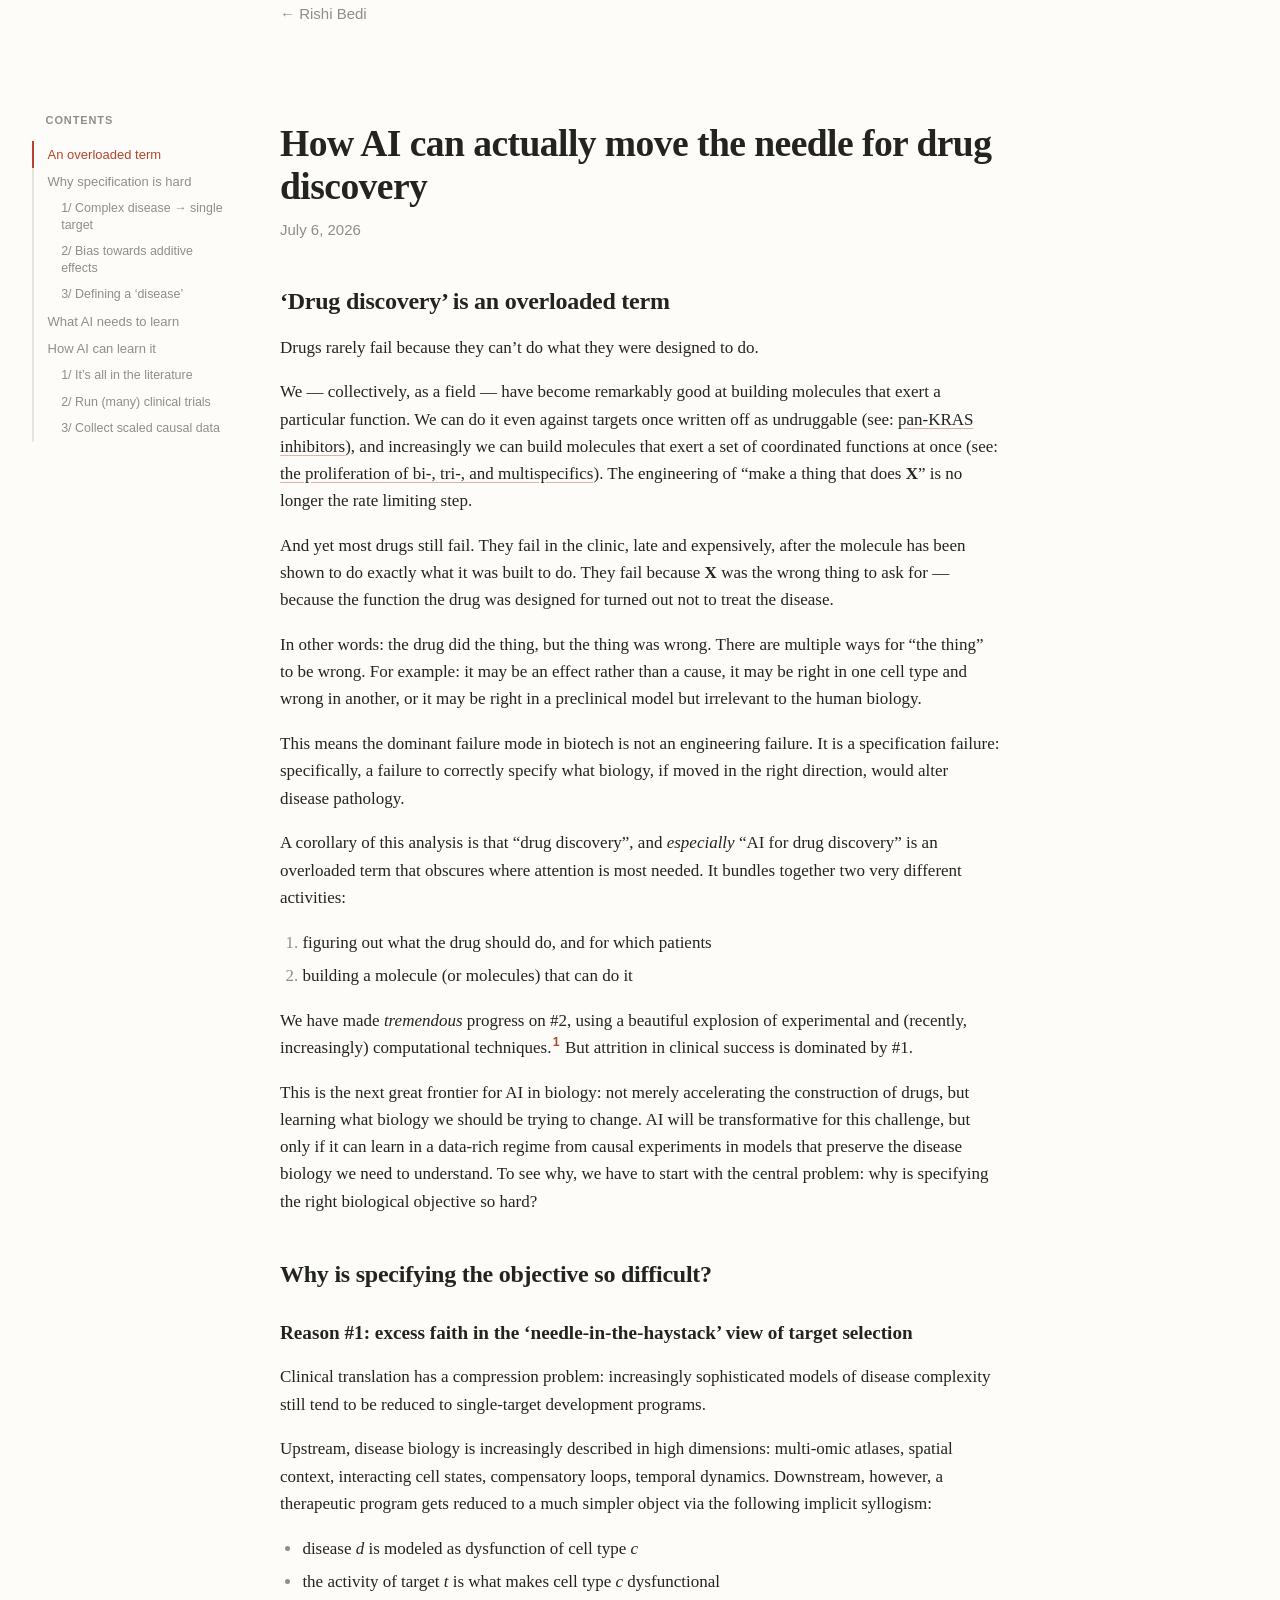
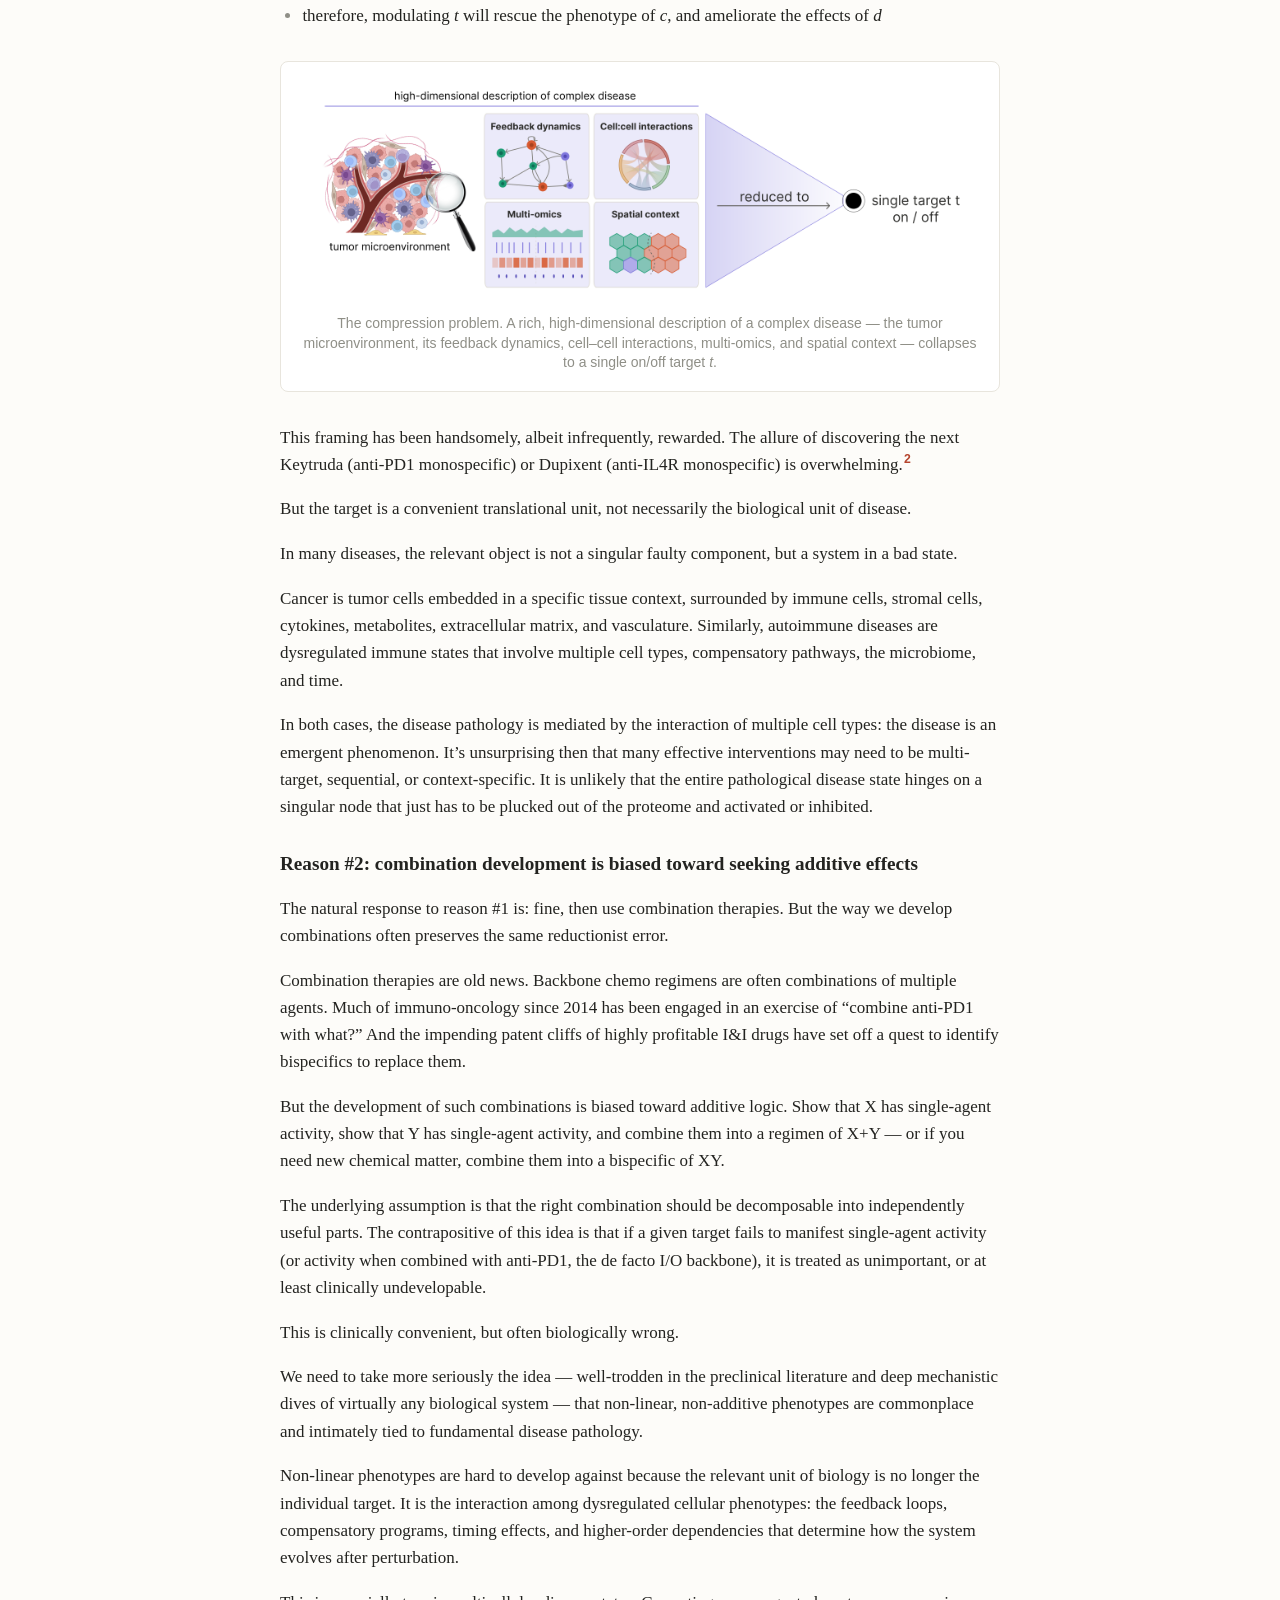
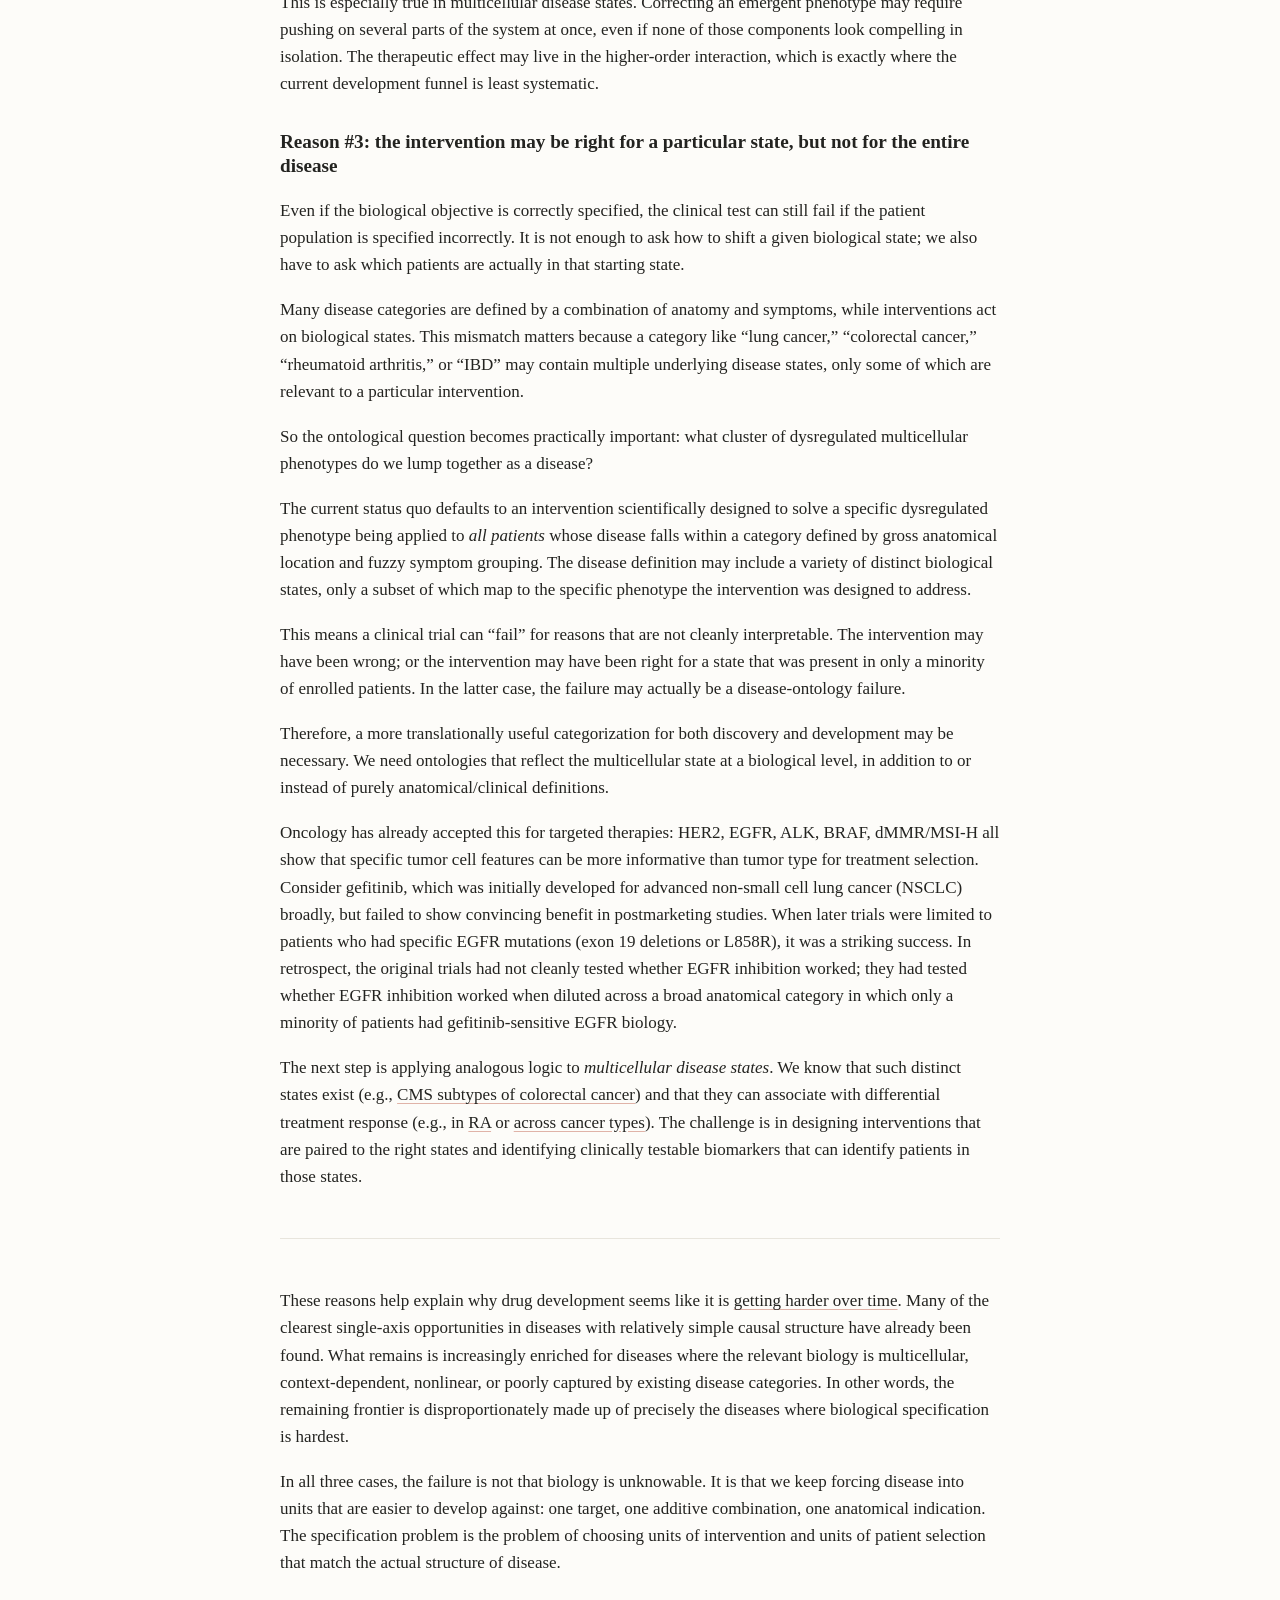
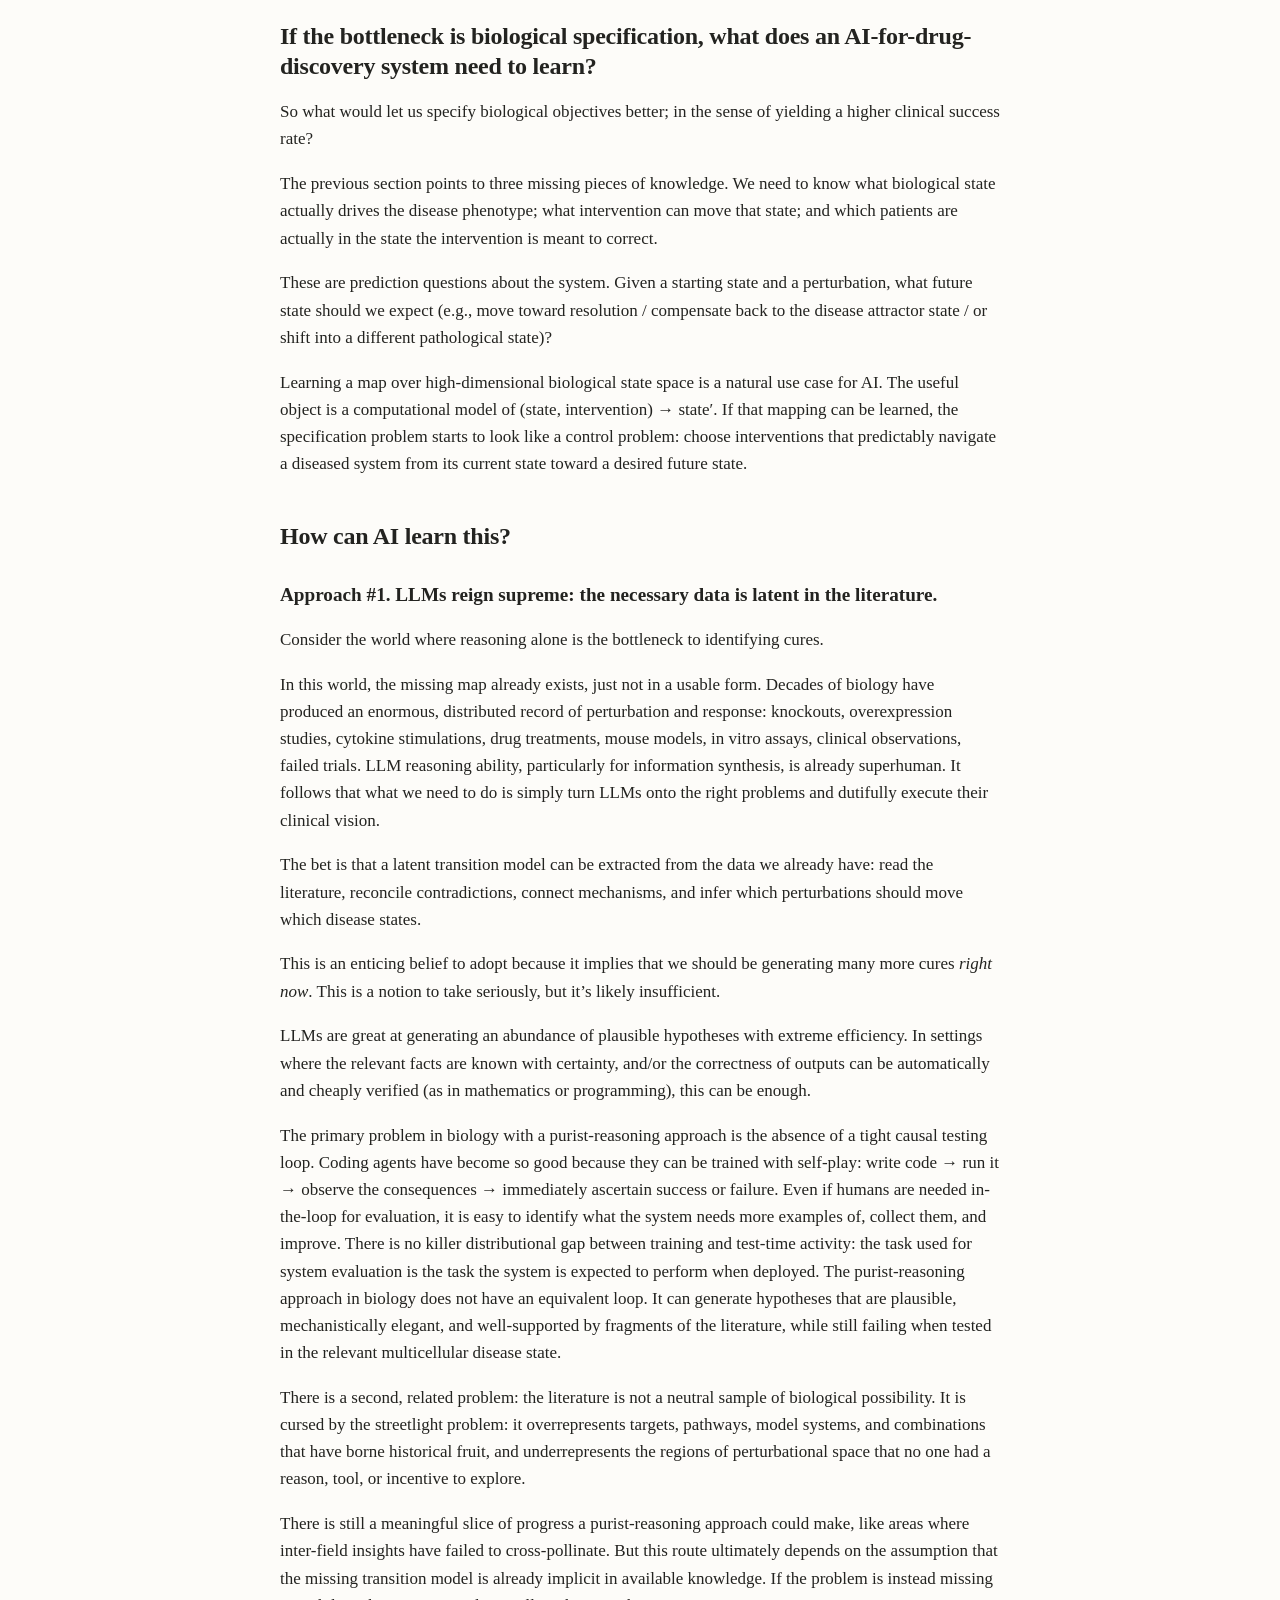
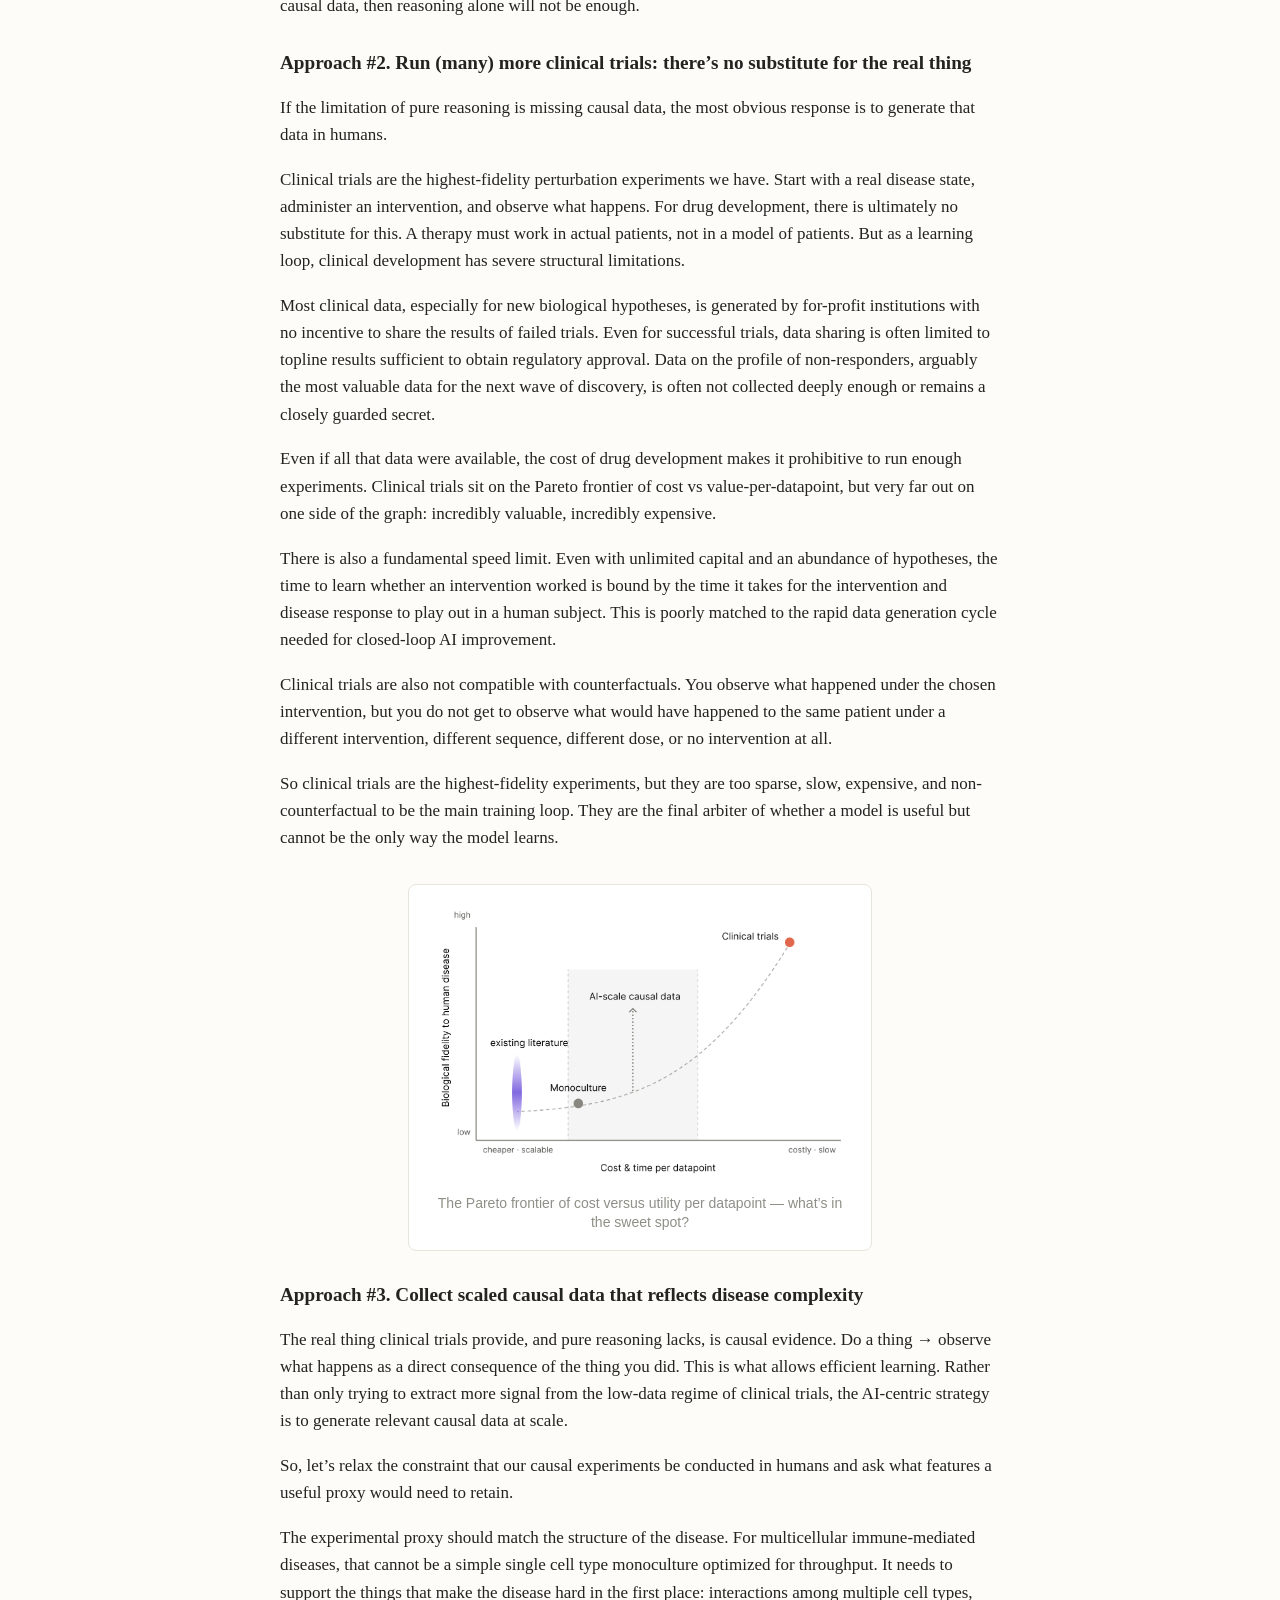
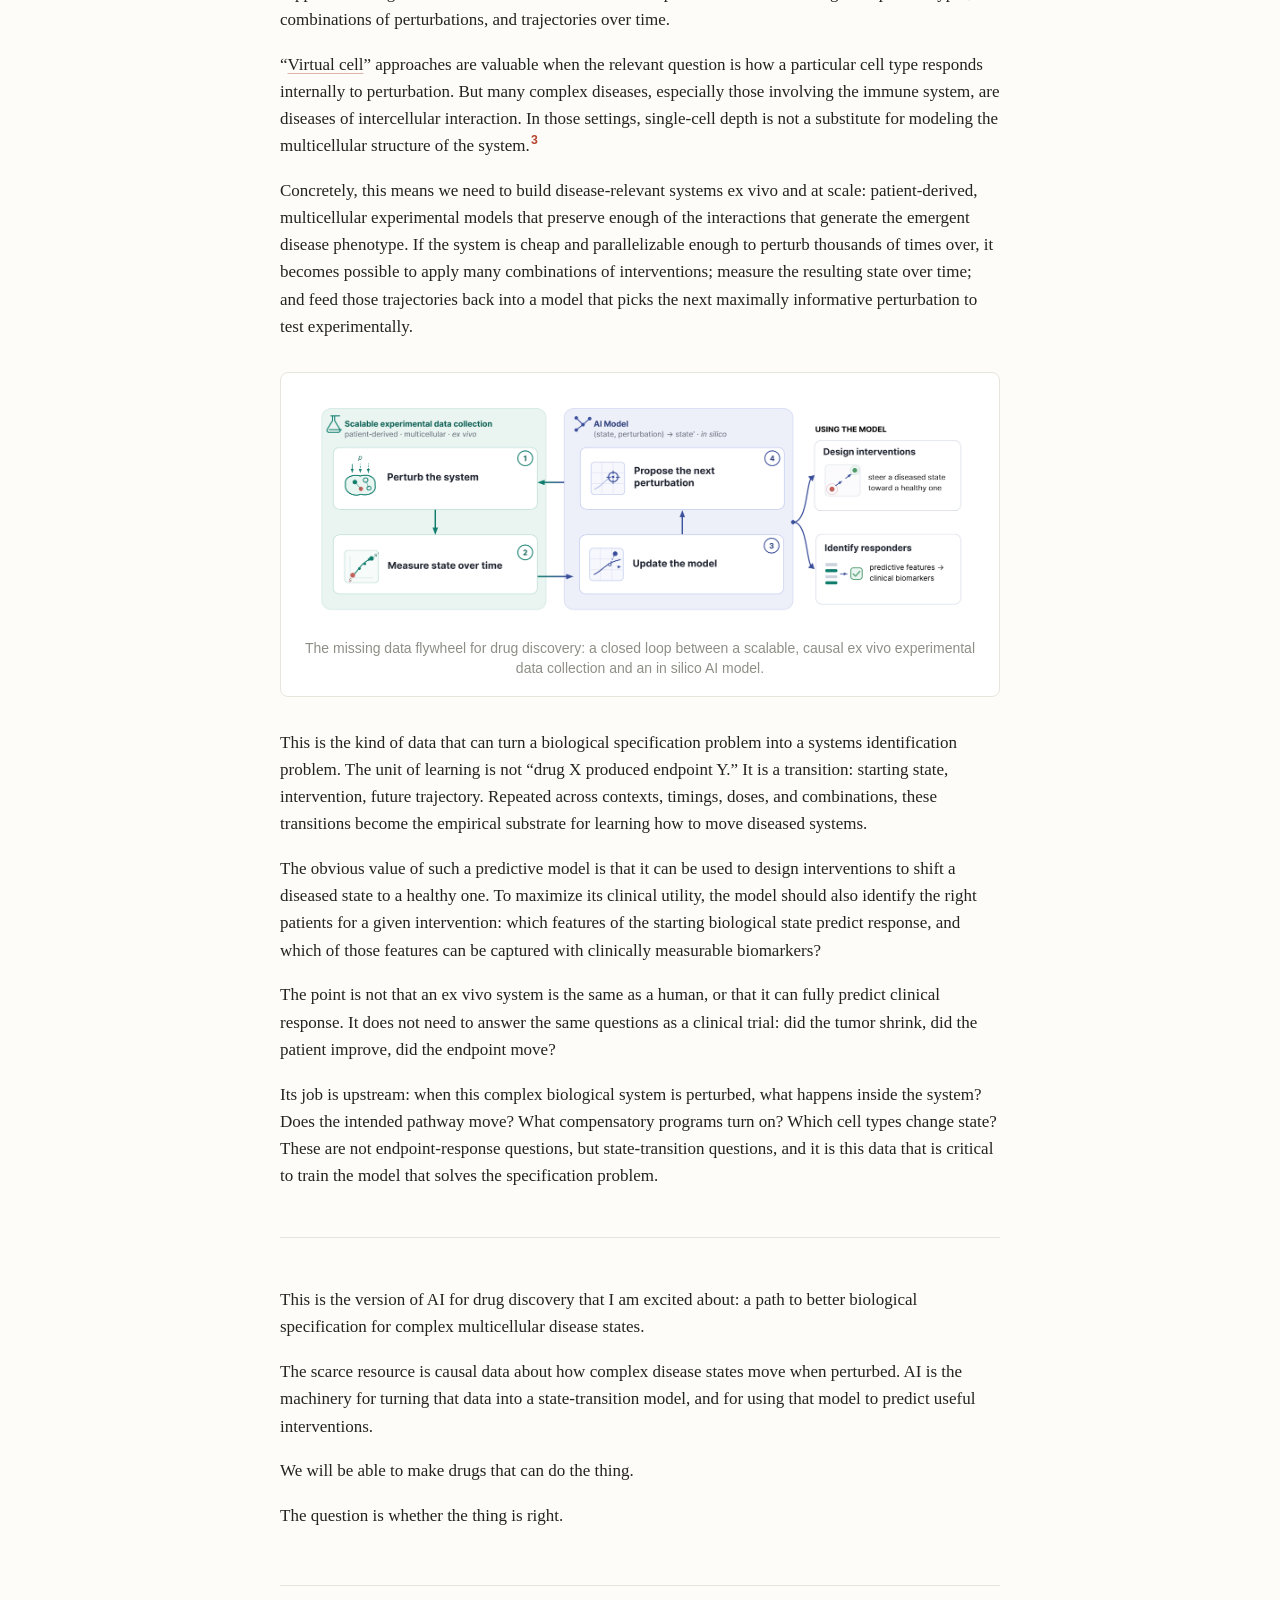
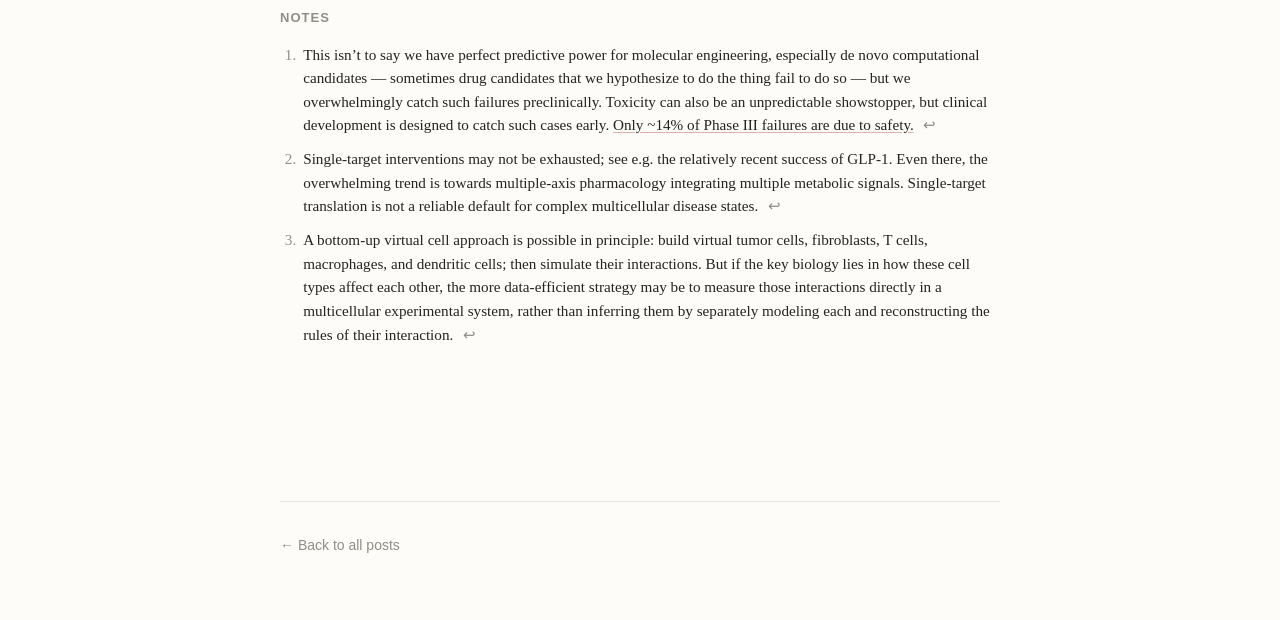
==== commit 53f9c764: "Add "narrow" figure option; apply to Pareto chart New reusable figure modifier capped at ~60% of the" ====
--- a/posts/ai-drug-discovery/index.html
+++ b/posts/ai-drug-discovery/index.html
@@ -468,7 +468,7 @@
             model learns.
           </p>
 
-          <figure class="diagram">
+          <figure class="diagram narrow">
             <img
               src="pareto-frontier.png"
               alt="A plot with cost and time per datapoint on the x-axis (from cheaper and scalable to costly and slow) and biological fidelity to human disease on the y-axis (low to high). Points sit along a rising dashed frontier: existing literature (cheap, low fidelity), monoculture (slightly costlier, still low fidelity), and clinical trials (costly and slow, high fidelity). A shaded band in the middle, labeled &lsquo;AI-scale causal data&rsquo; with an upward arrow, marks the sweet spot: moderate cost with substantially higher fidelity."
--- a/styles.css
+++ b/styles.css
@@ -364,6 +364,13 @@
   }
 }
 
+/* Constrain a figure to ~60% of the max reading width, centered. Opt-in.
+   Caps at an absolute width, so it still fills the column on narrow screens. */
+.prose figure.narrow {
+  max-width: 29rem; /* ~0.6 x the 48rem desktop measure */
+  margin-inline: auto;
+}
+
 /* Tables */
 .prose table {
   width: 100%;
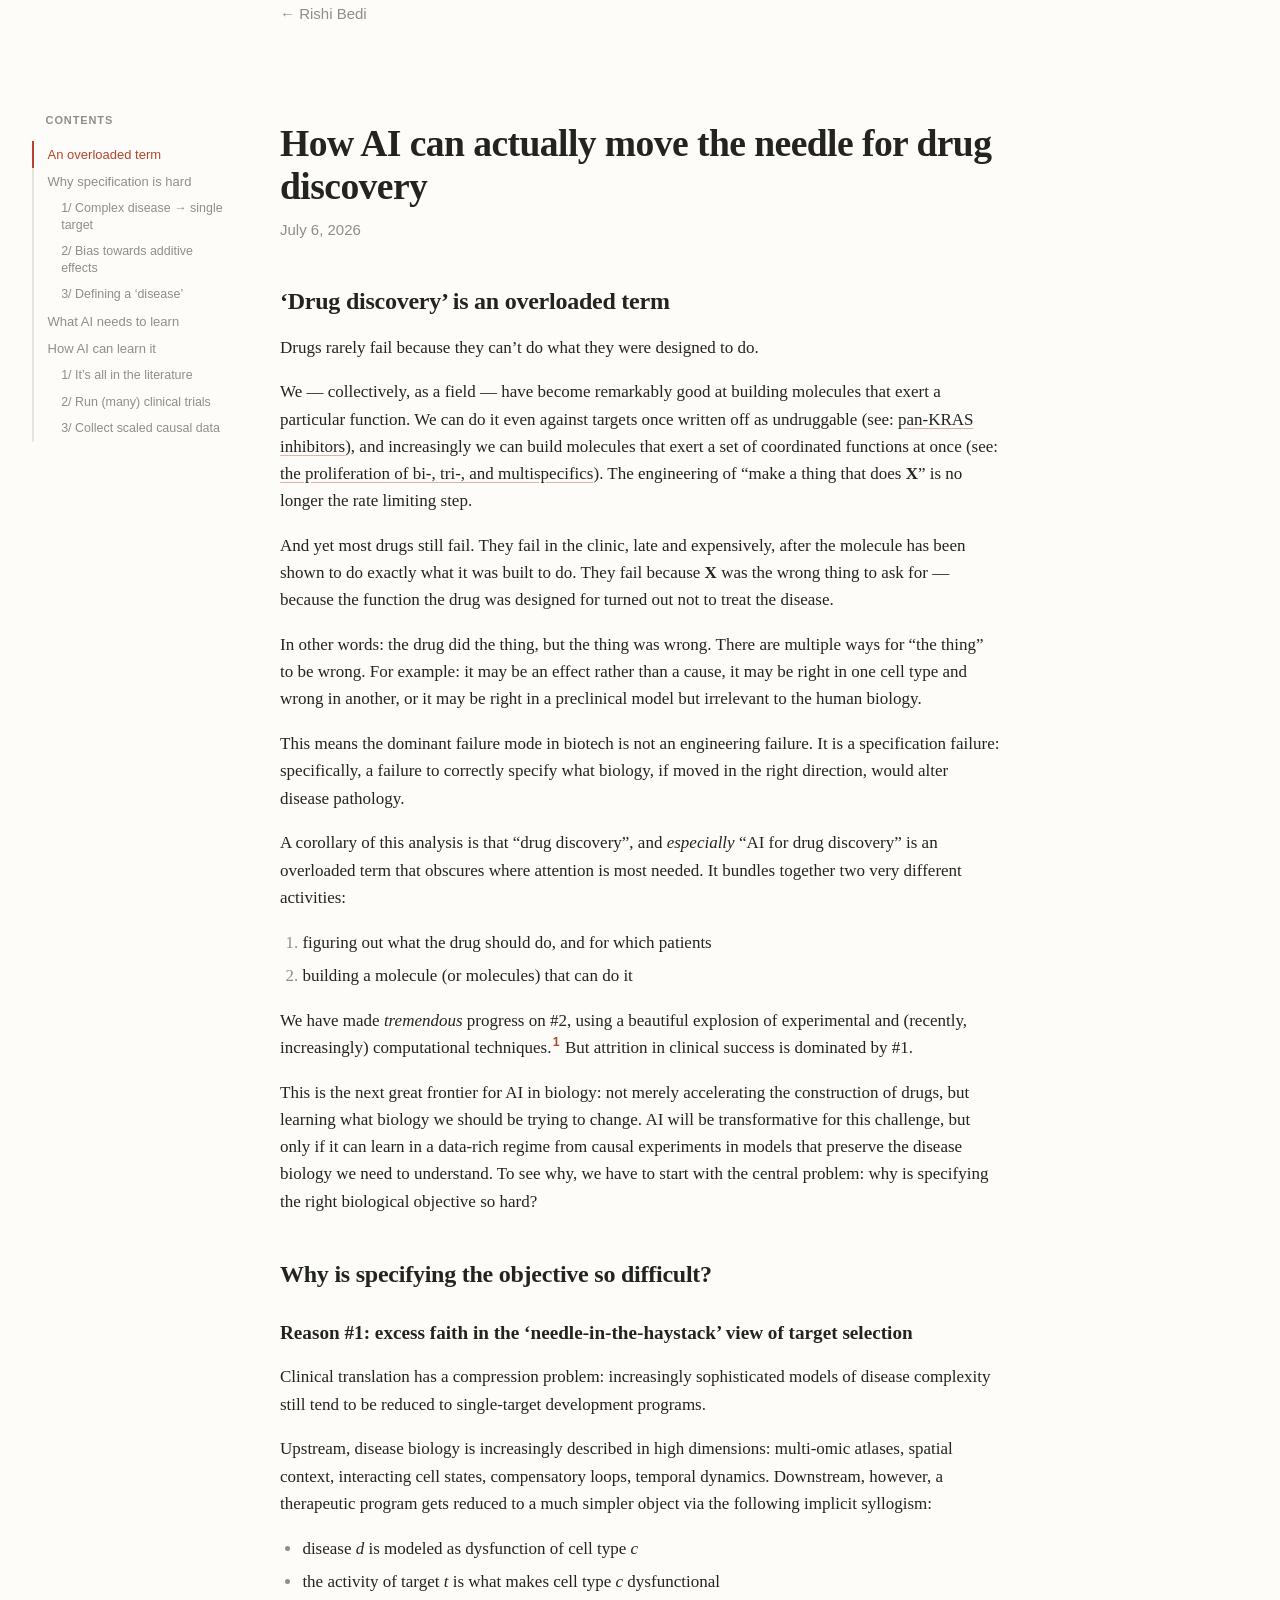
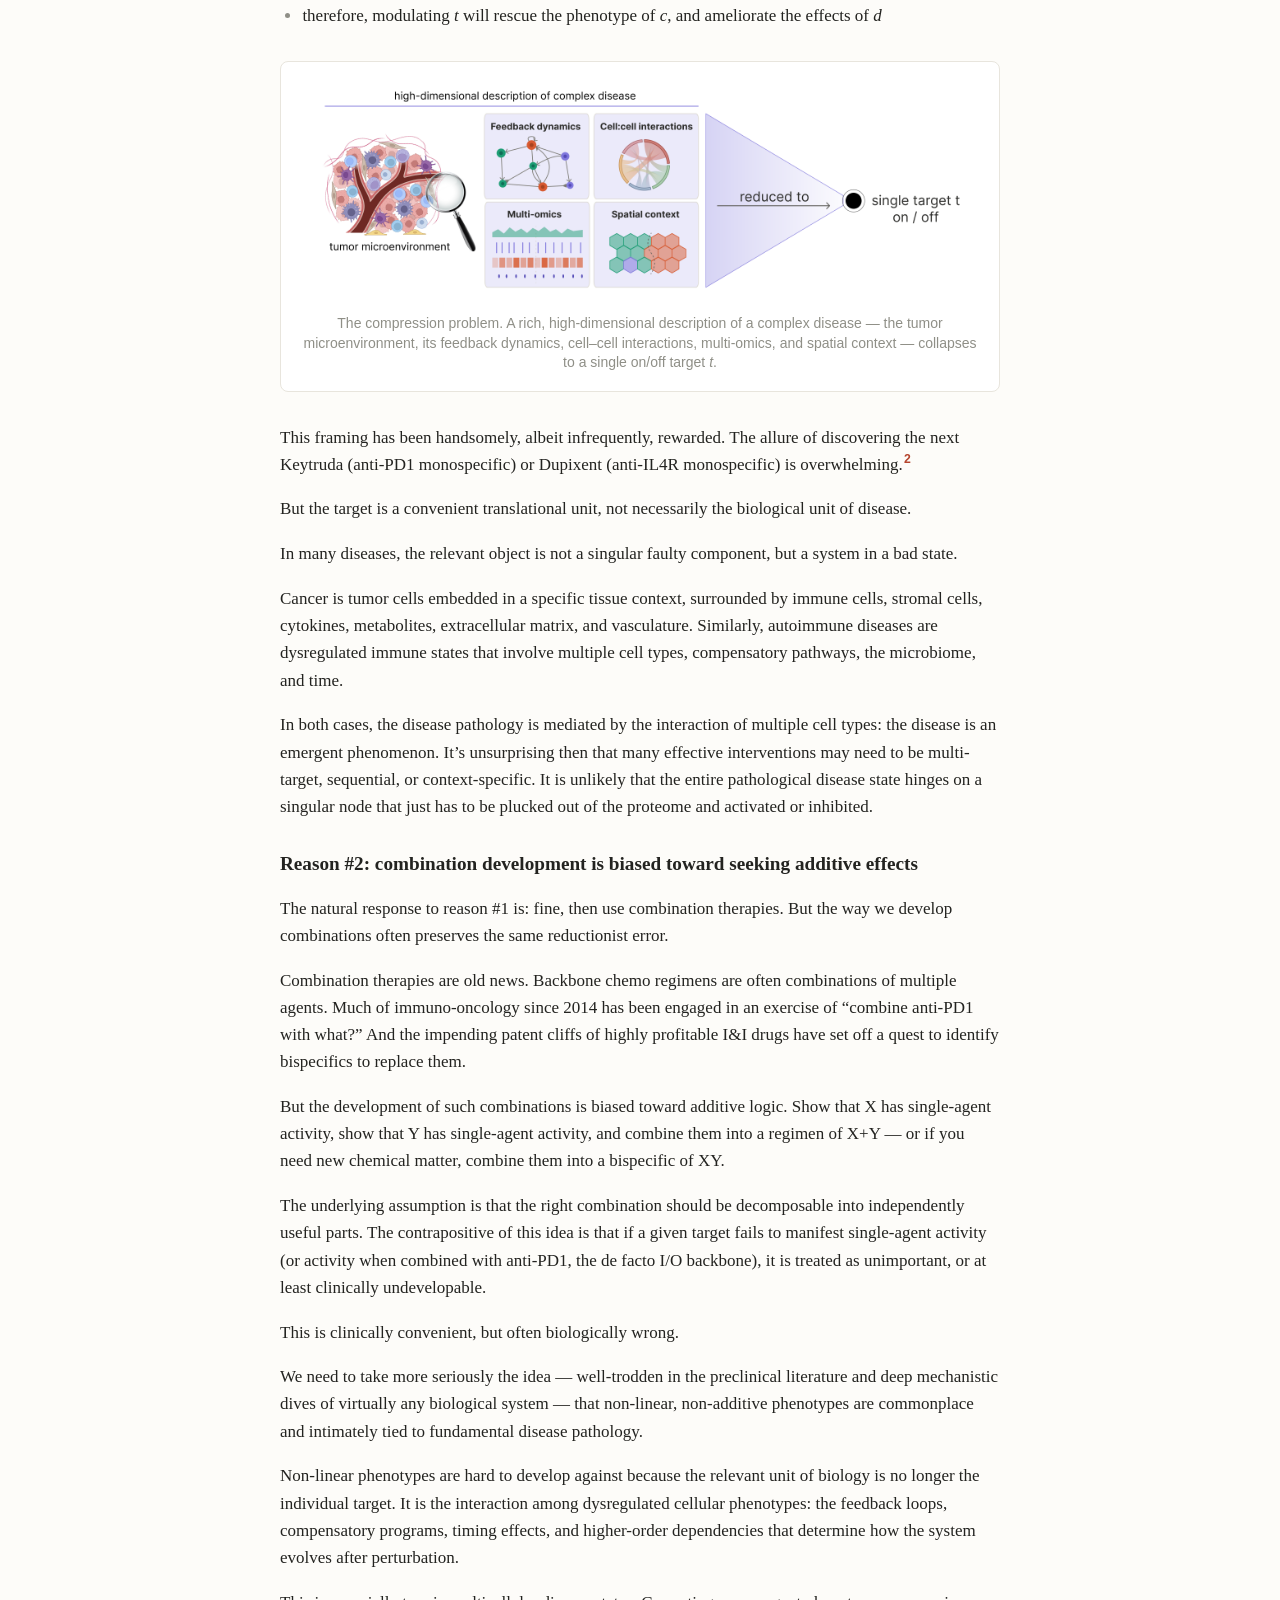
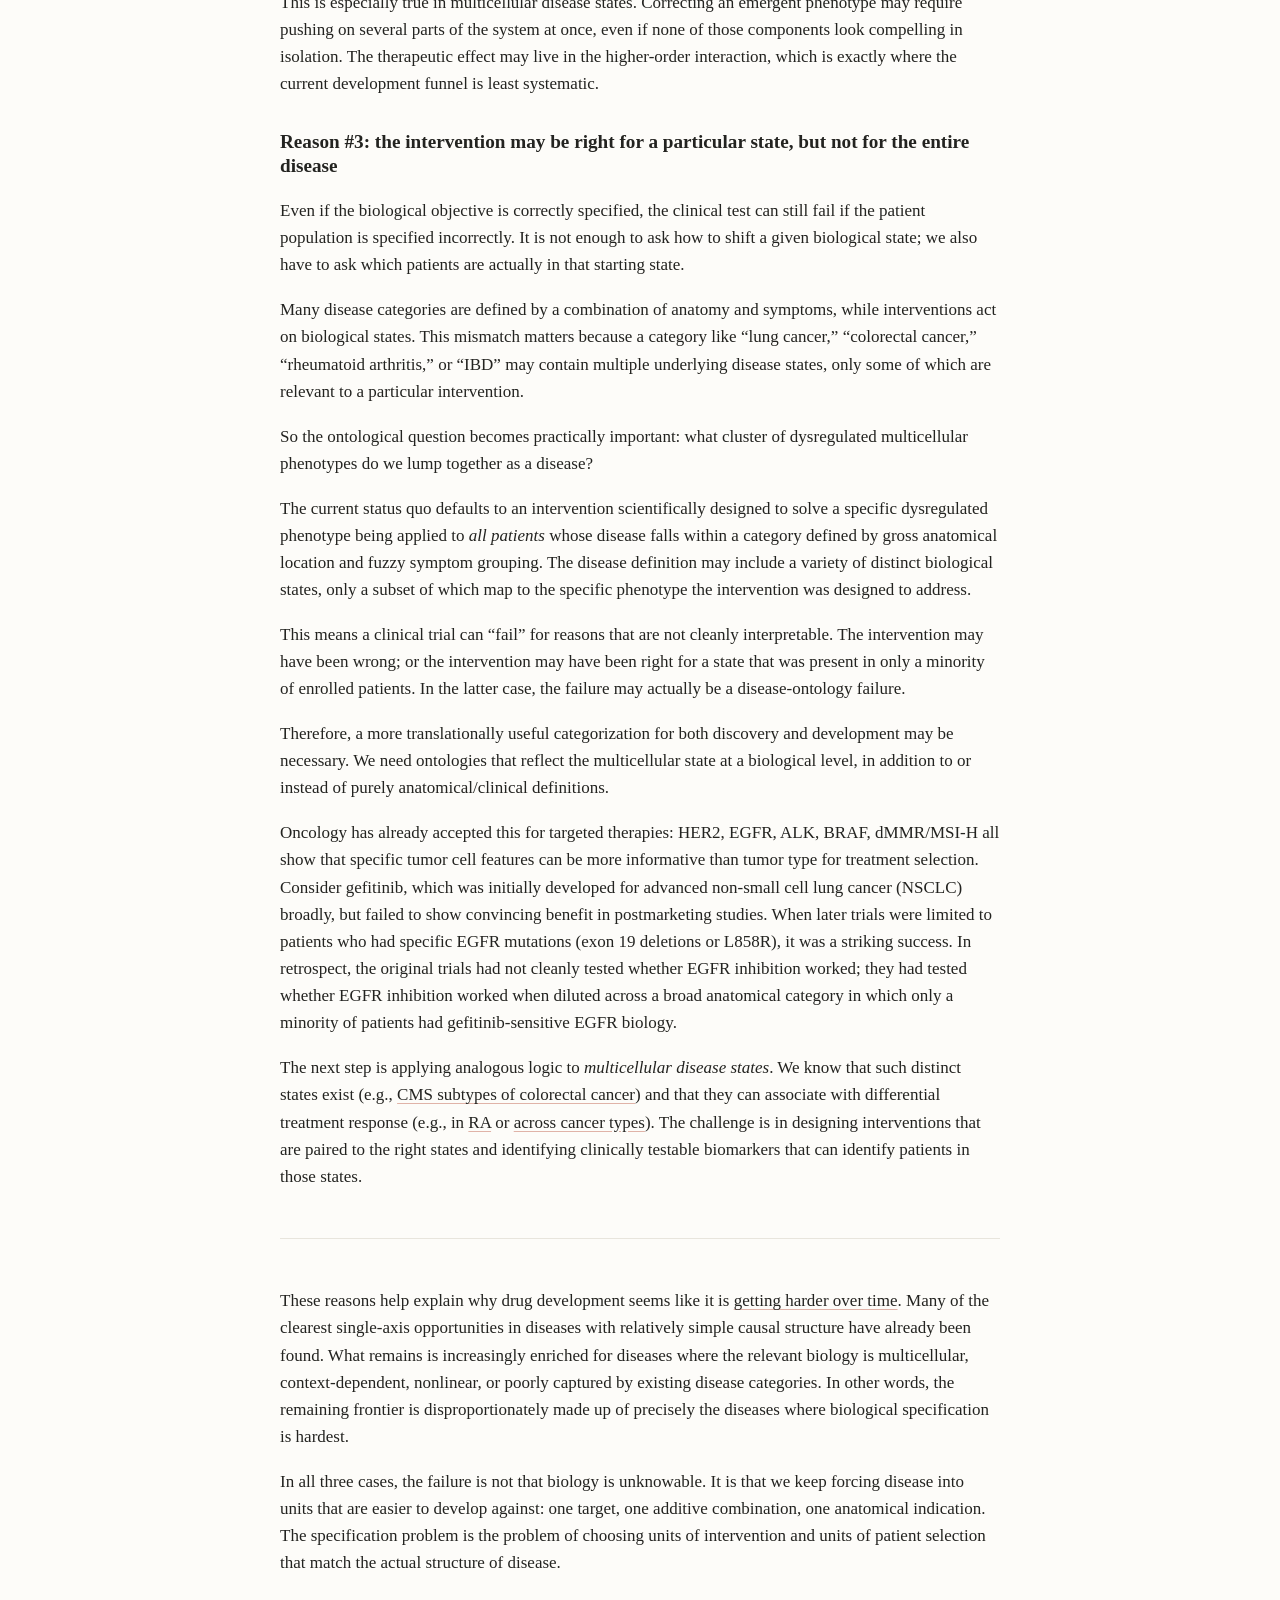
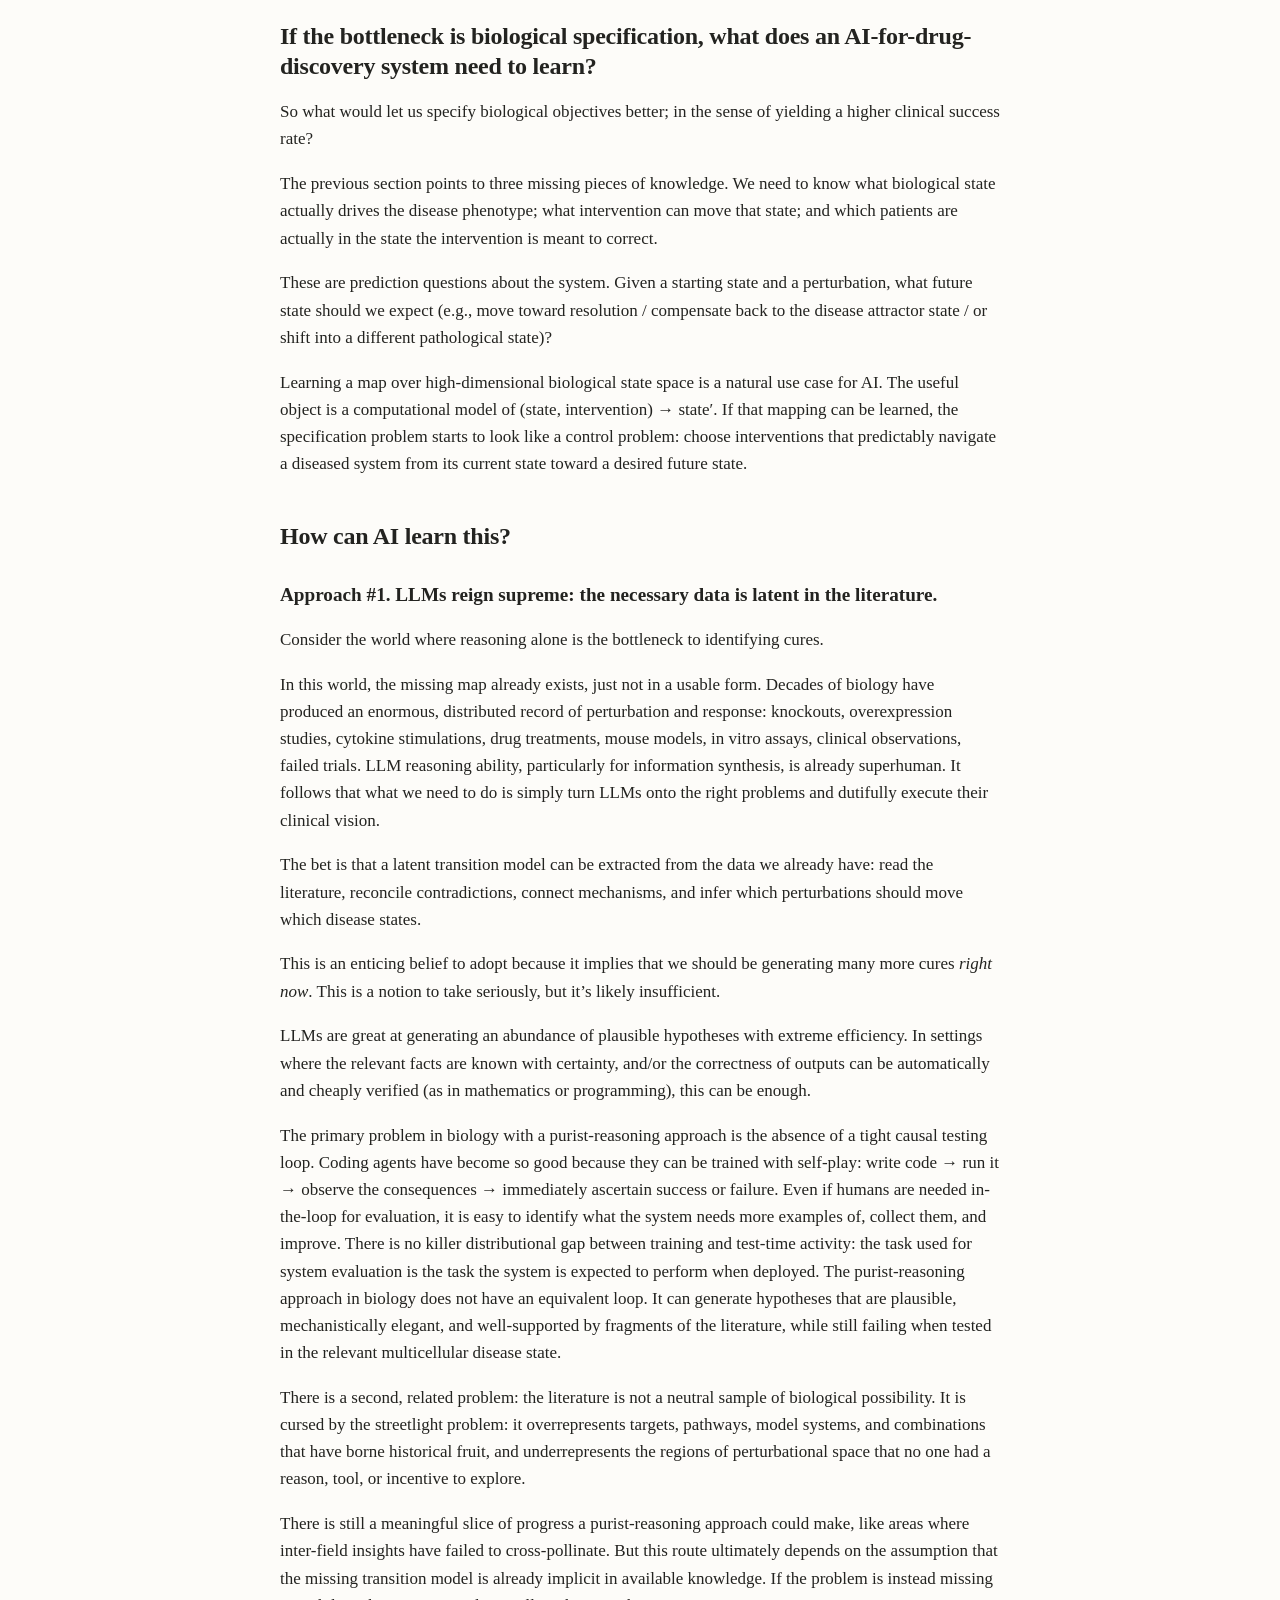
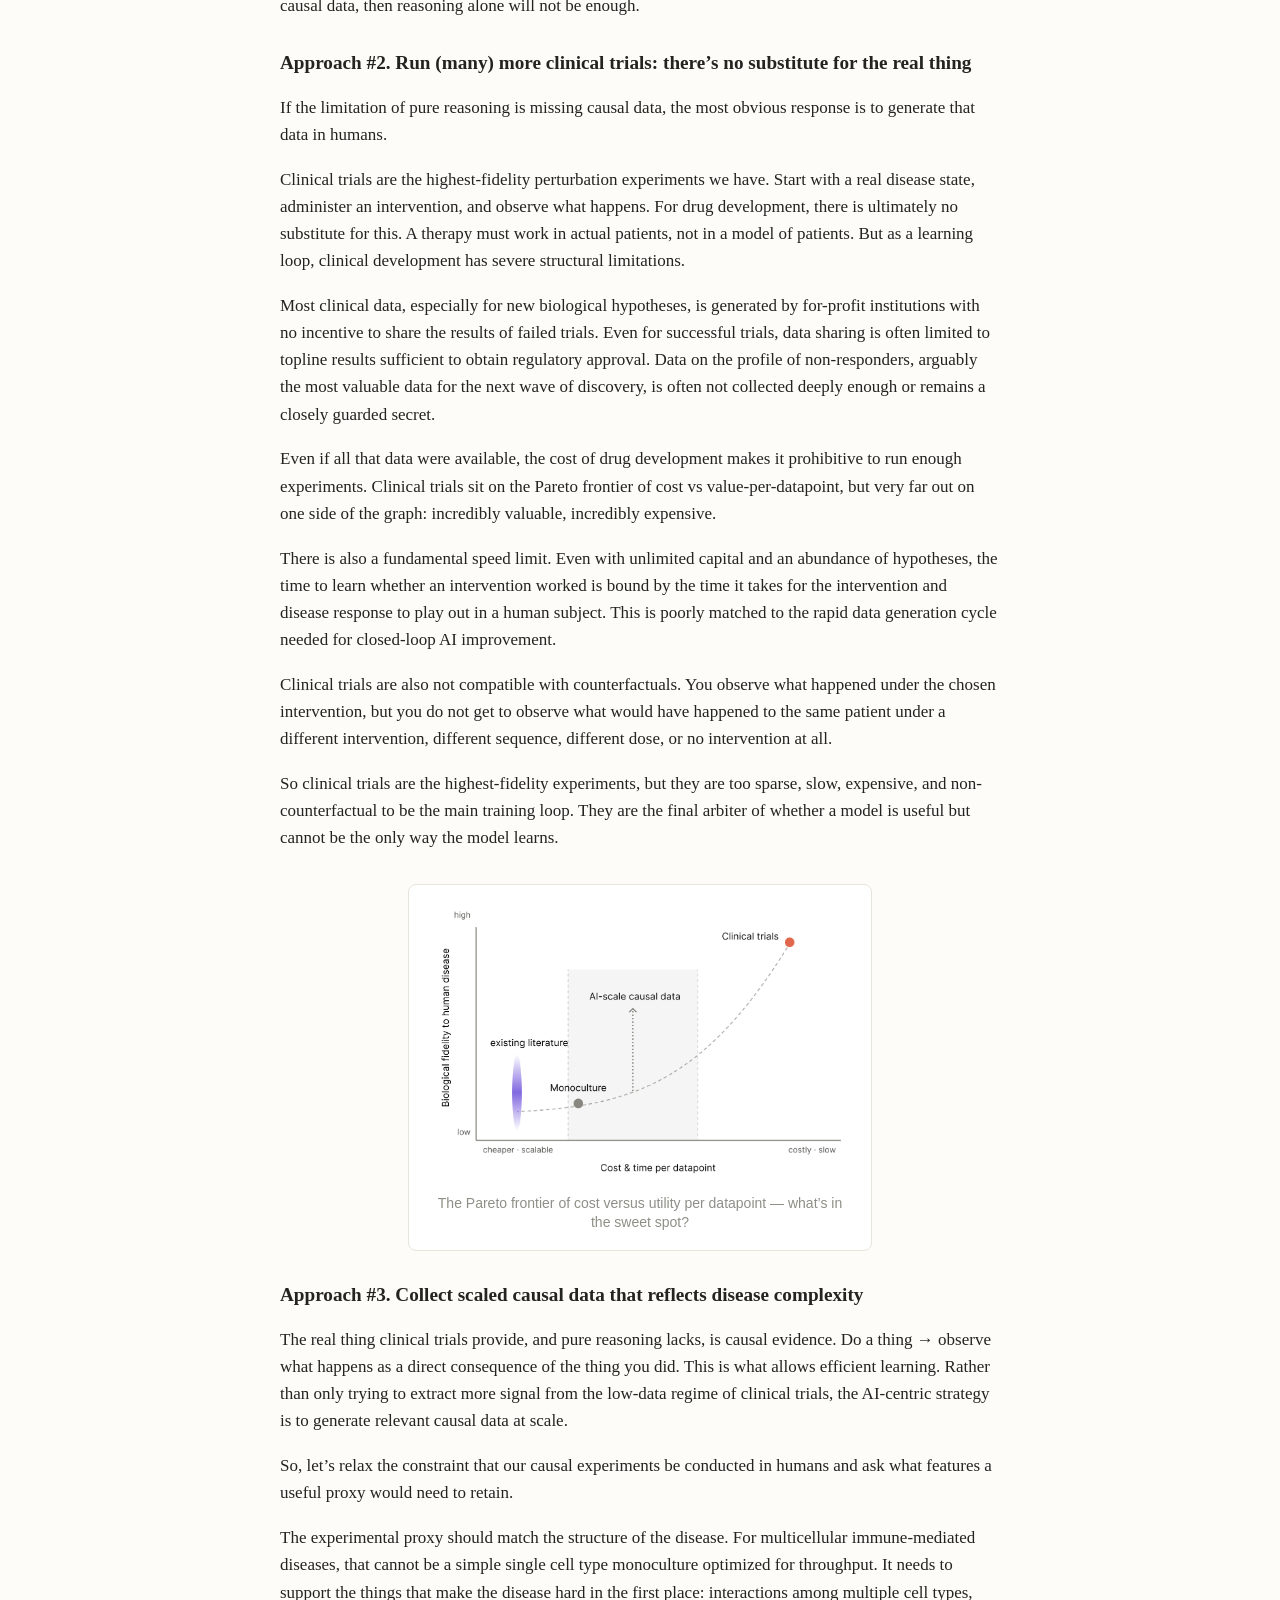
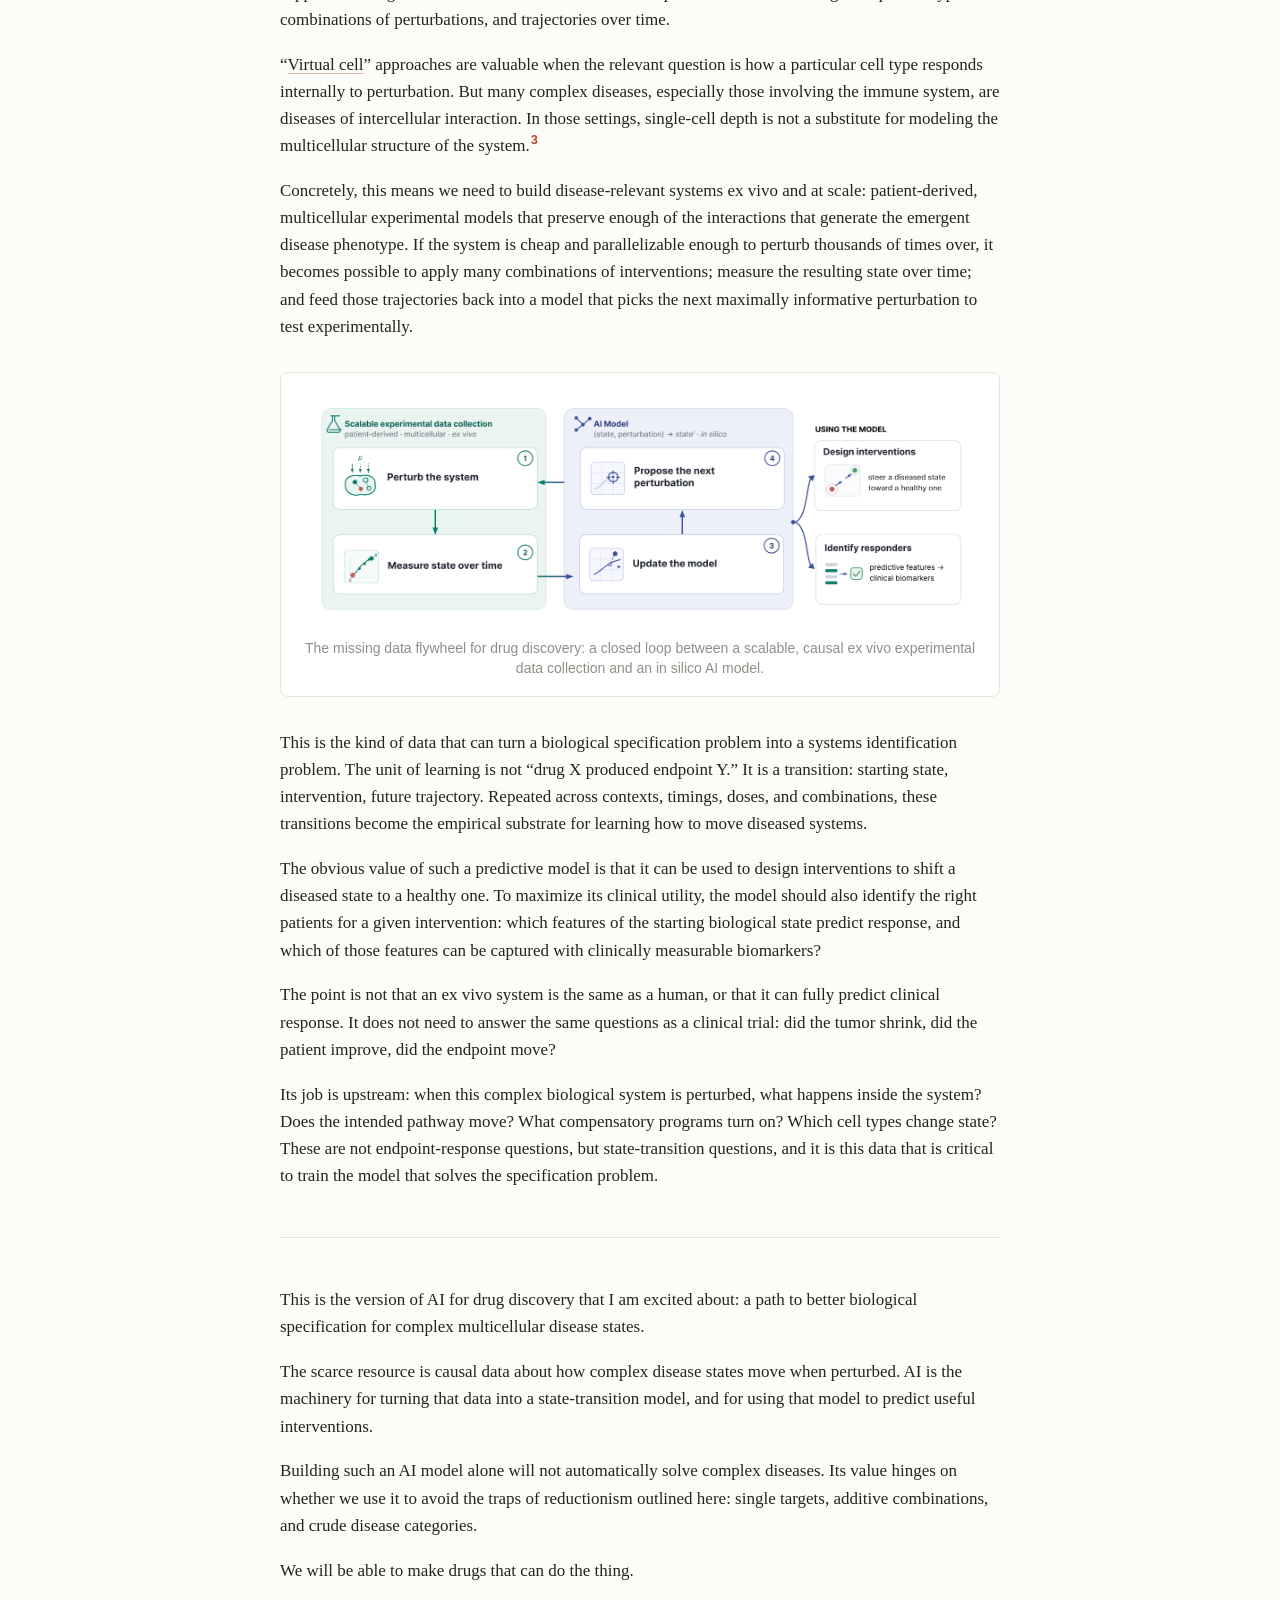
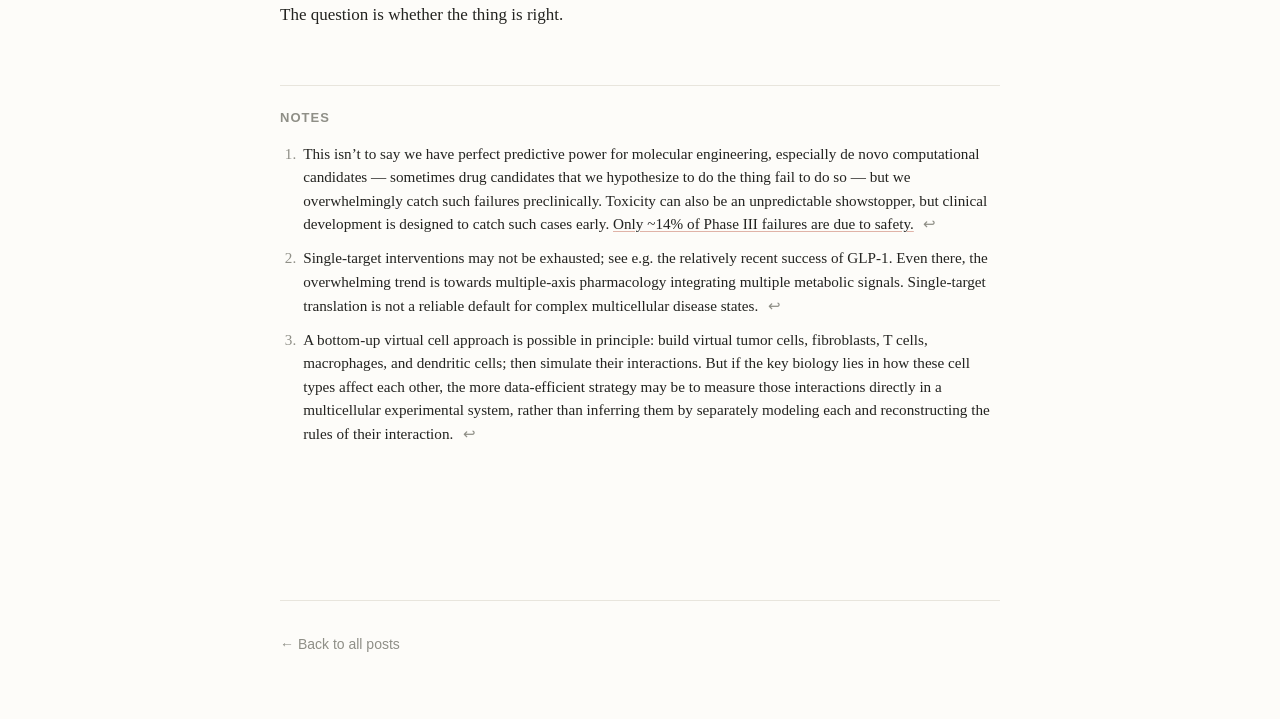
==== commit 2b05402b: "one more para at end" ====
--- a/posts/ai-drug-discovery/index.html
+++ b/posts/ai-drug-discovery/index.html
@@ -574,6 +574,12 @@
             The scarce resource is causal data about how complex disease states move when
             perturbed. AI is the machinery for turning that data into a state-transition
             model, and for using that model to predict useful interventions.
+          </p>
+
+          <p>
+            Building such an AI model alone will not automatically solve complex diseases. 
+            Its value hinges on whether we use it to avoid the traps of reductionism outlined here: 
+            single targets, additive combinations, and crude disease categories.
           </p>
 
           <p>We will be able to make drugs that can do the thing.</p>
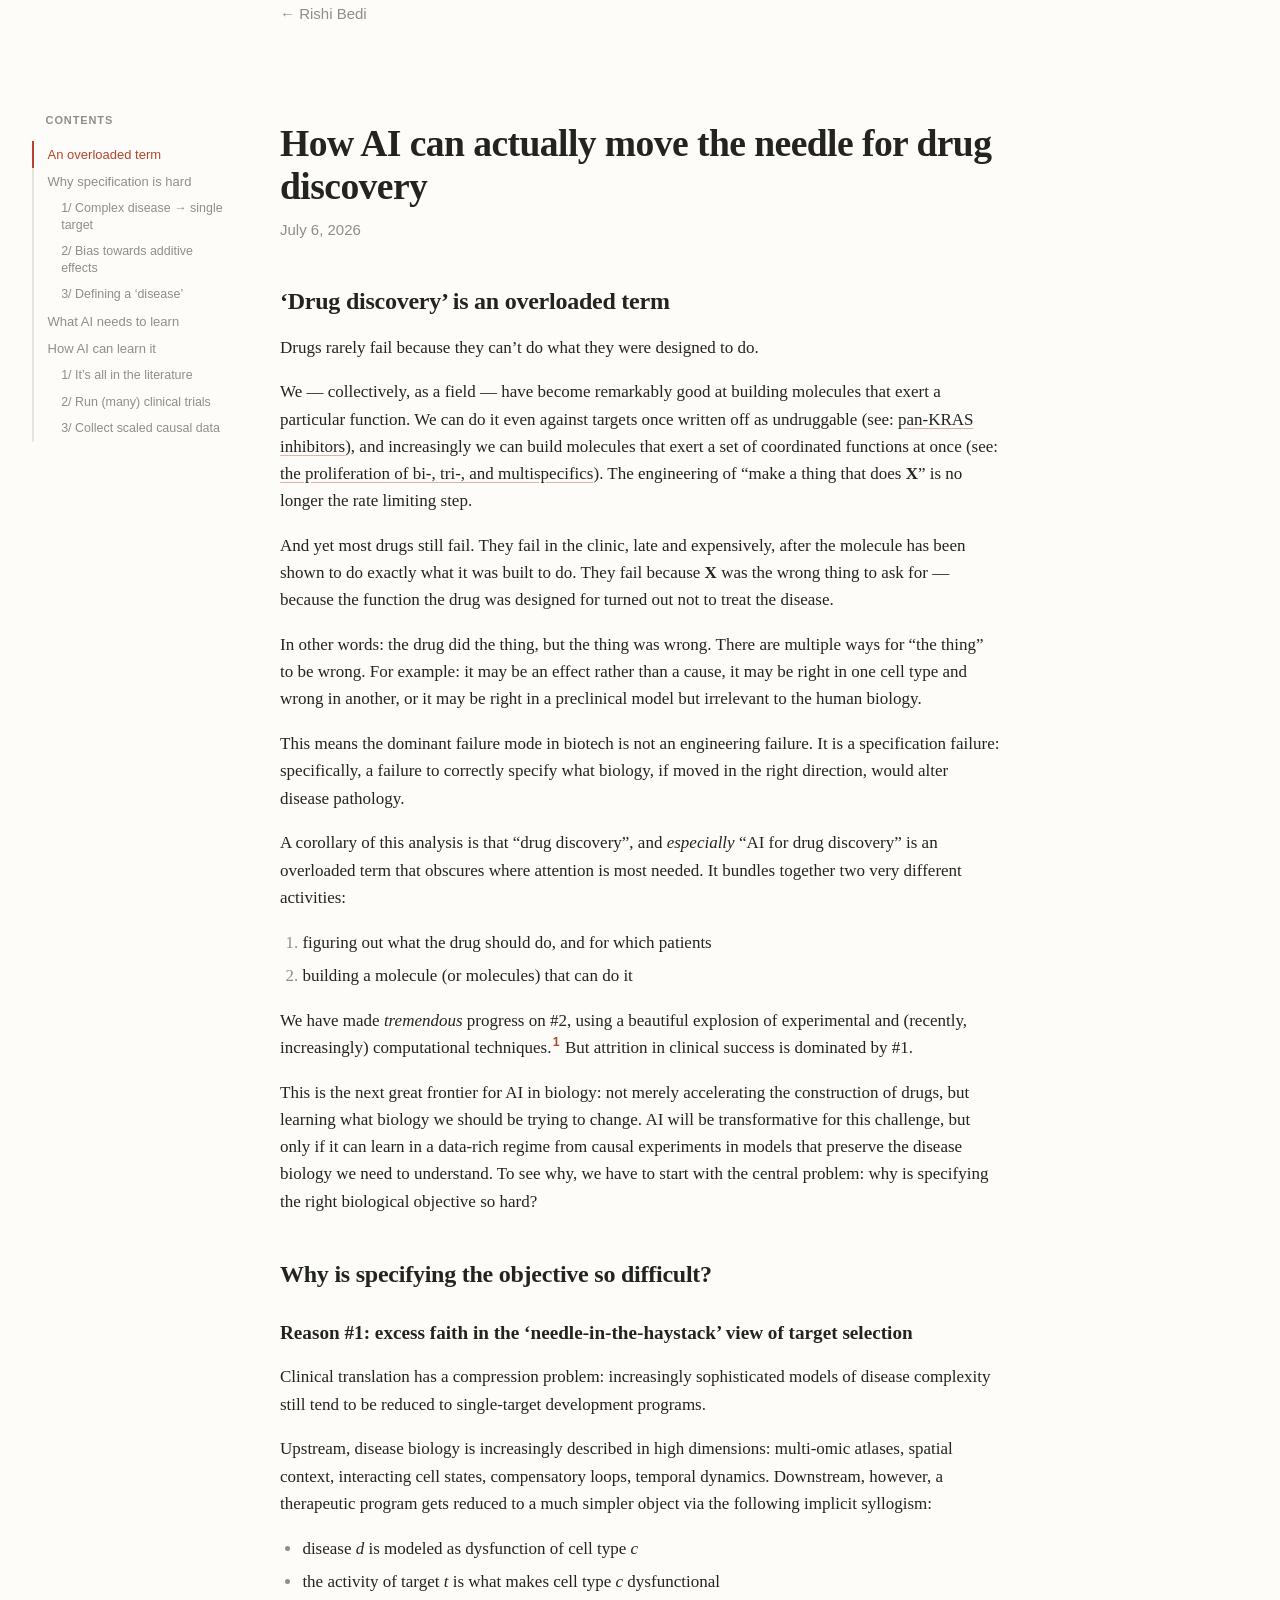
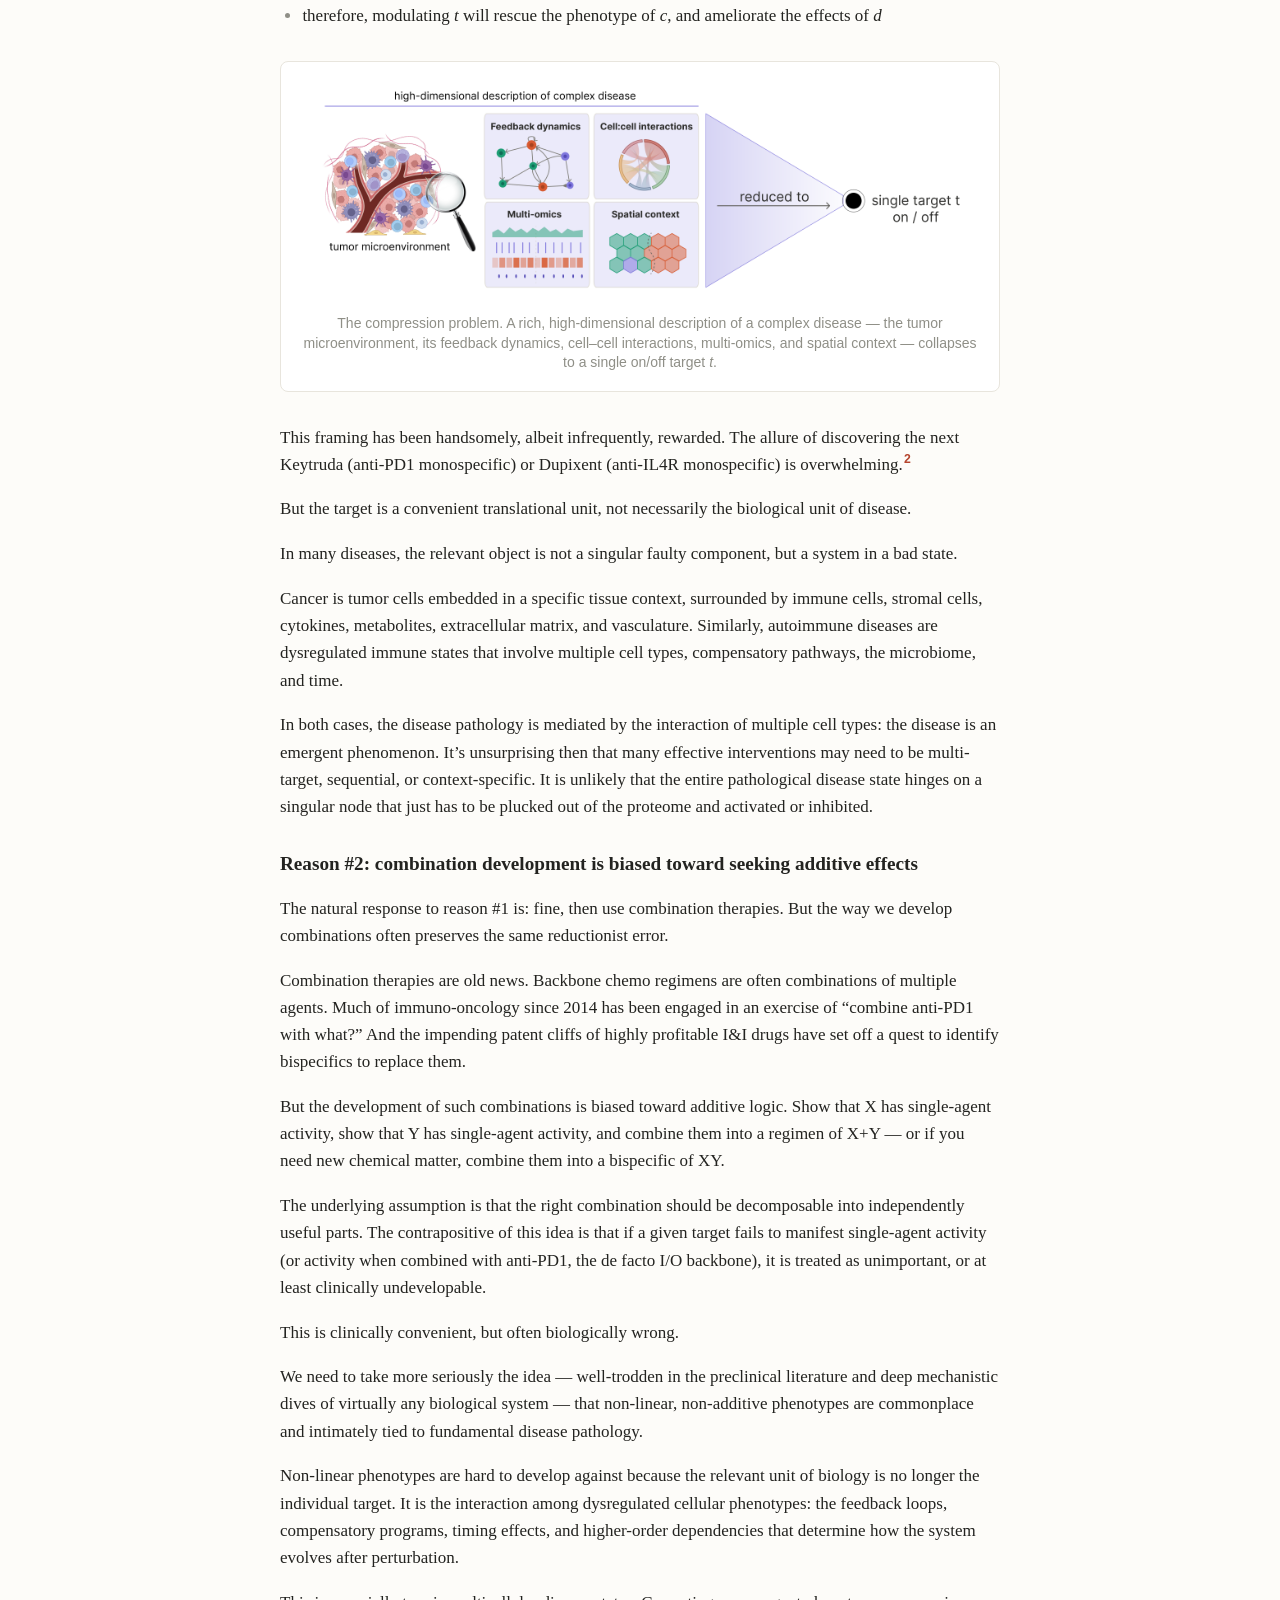
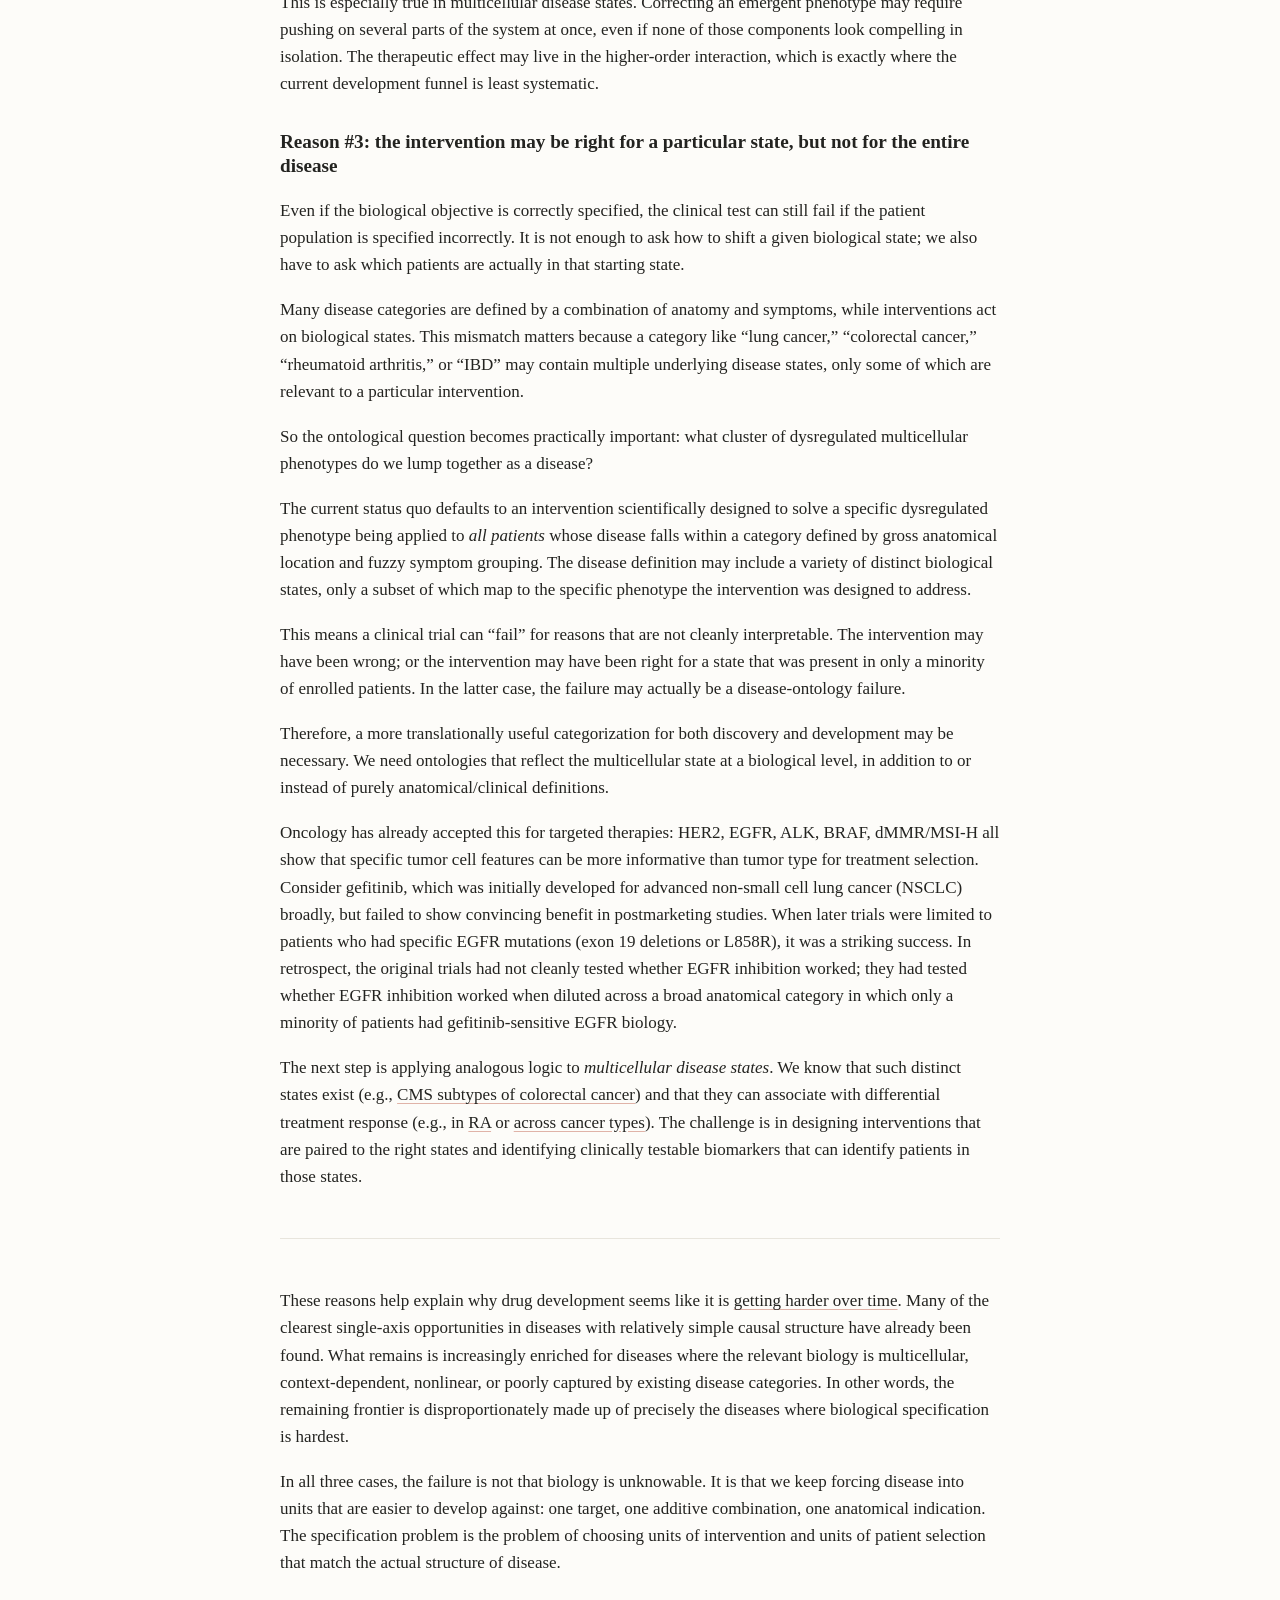
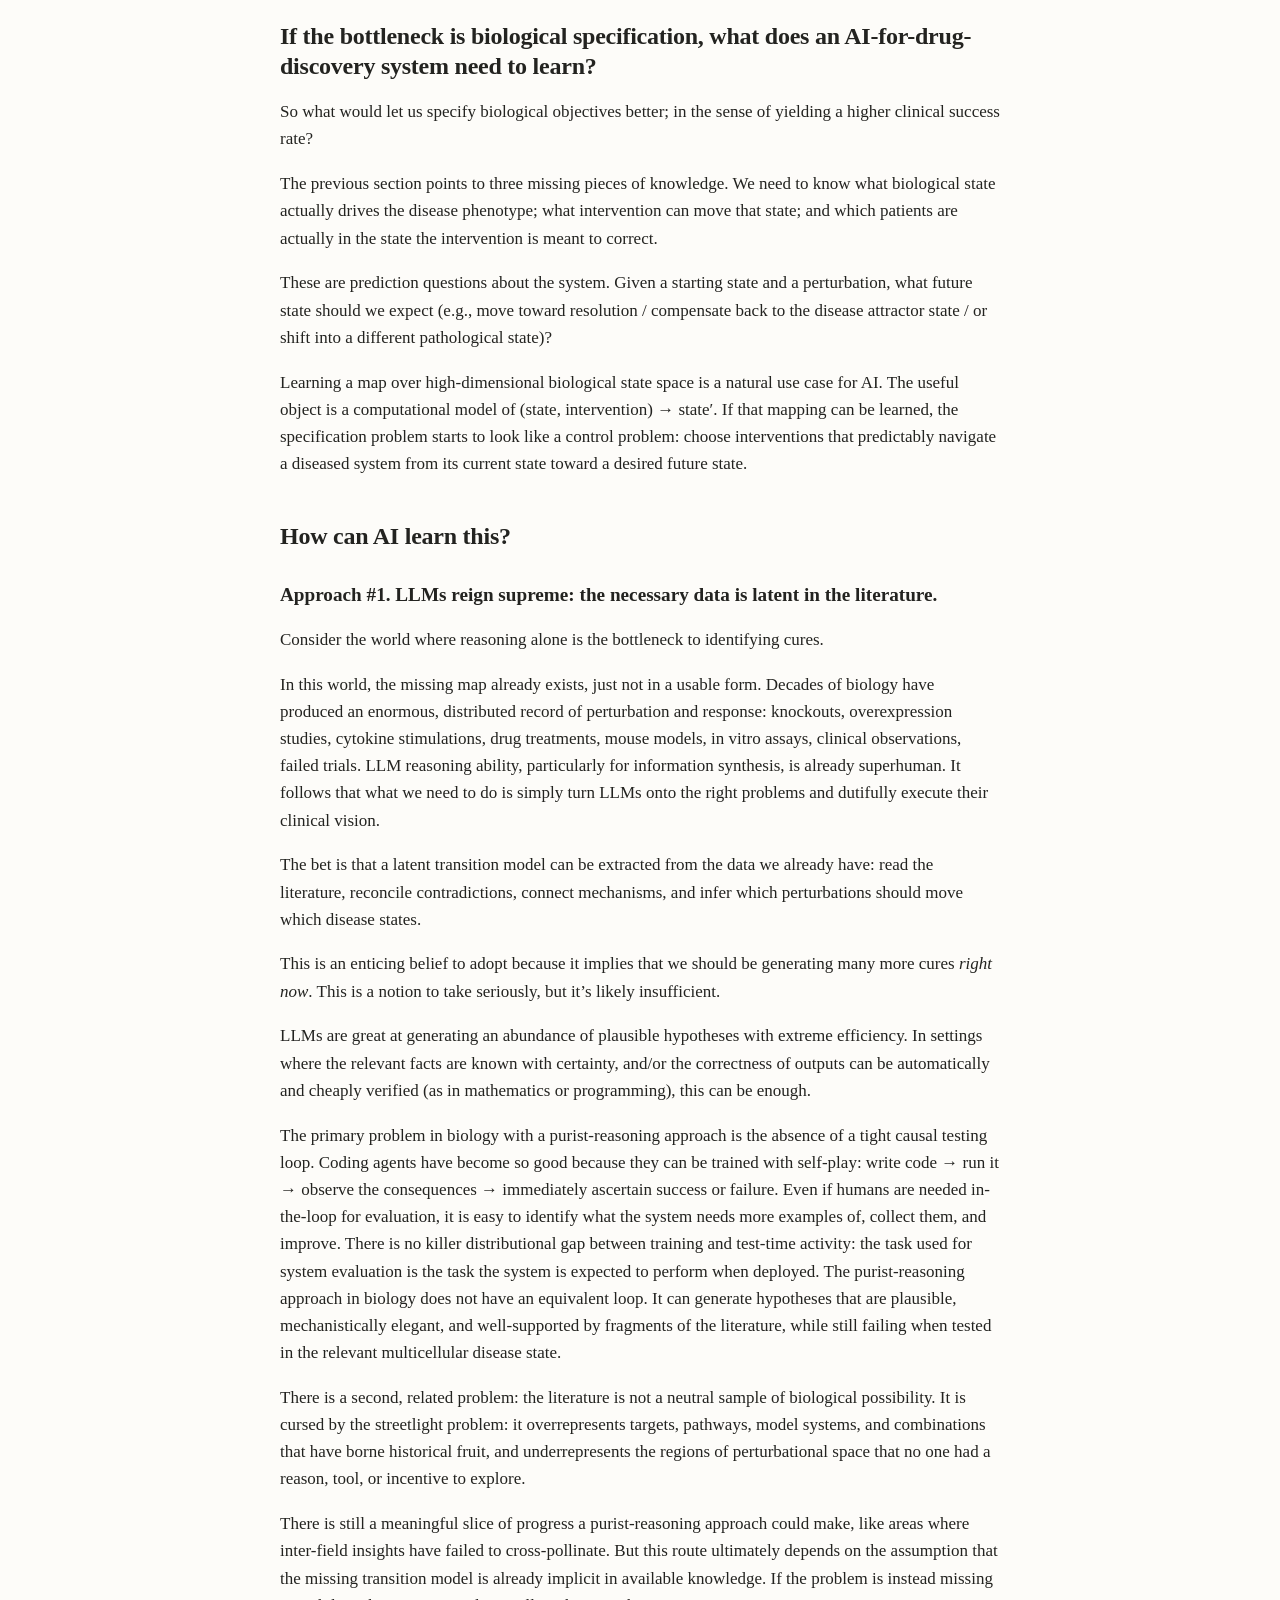
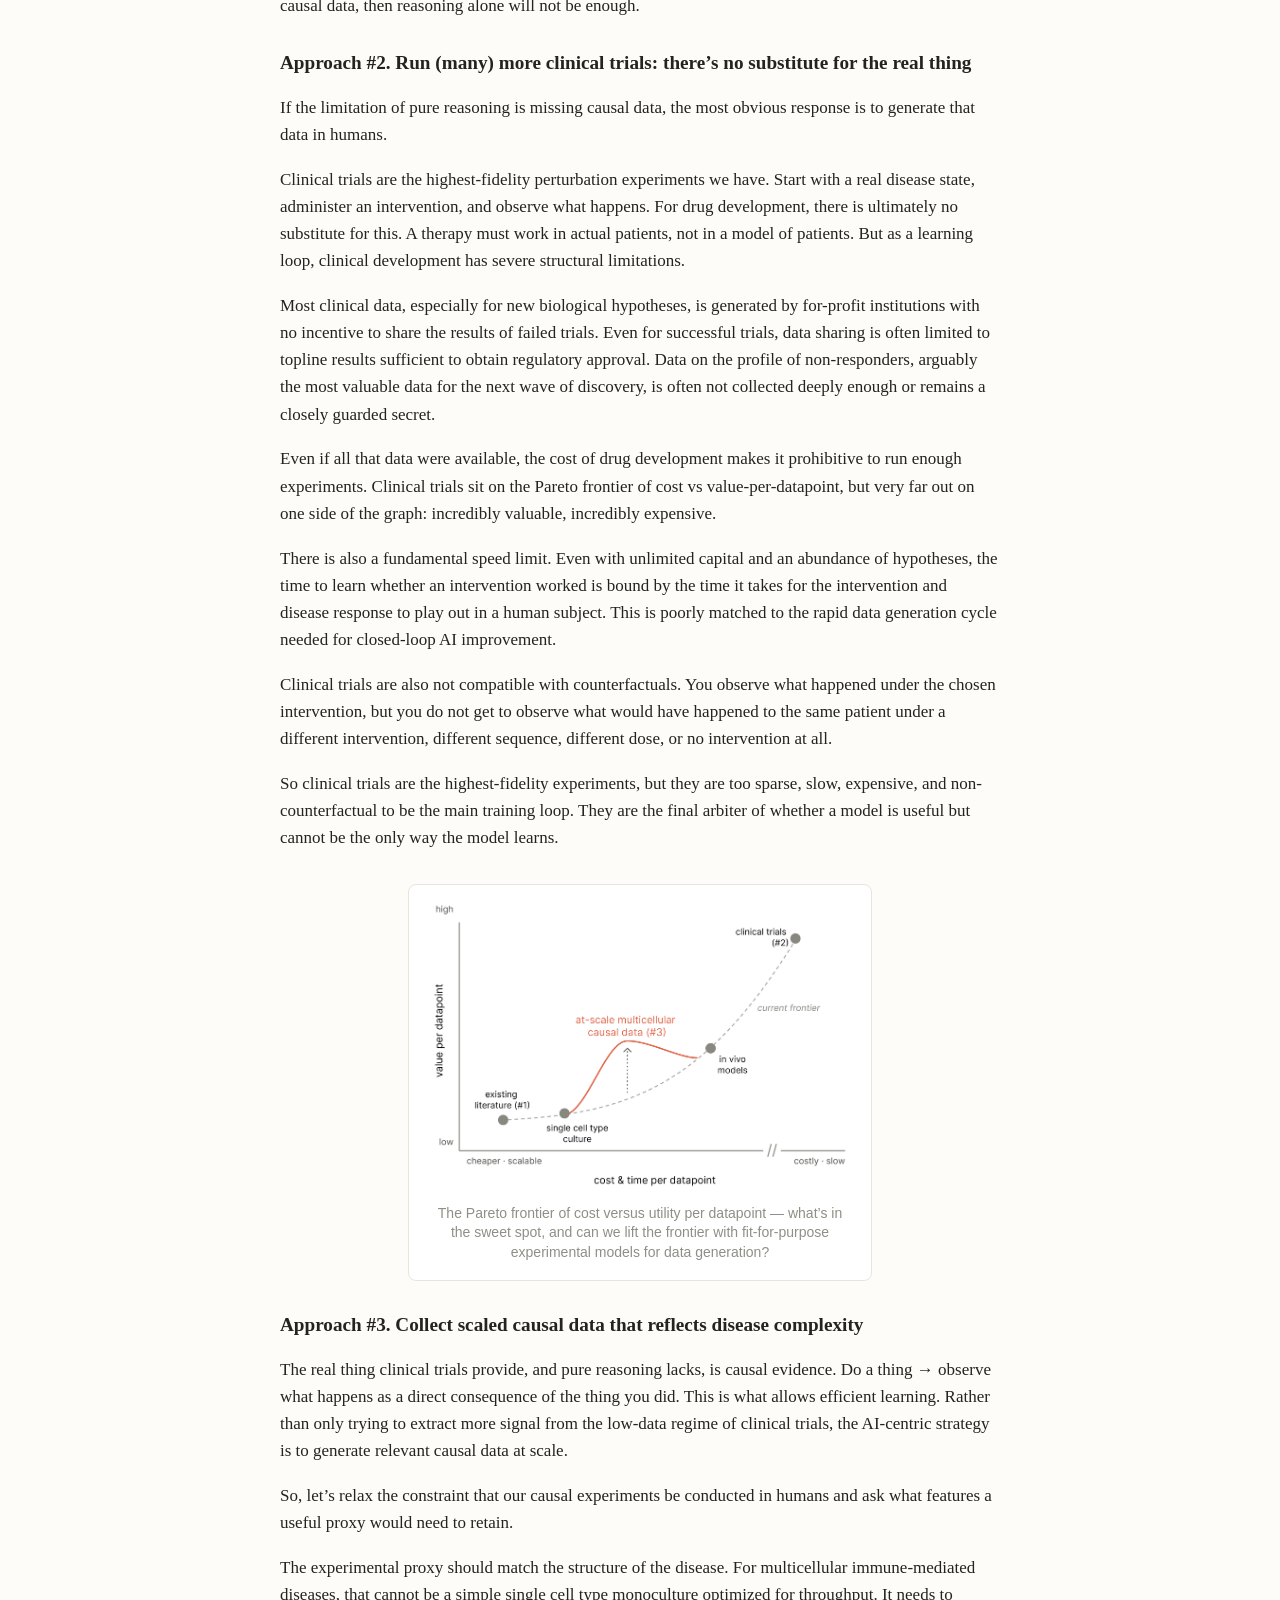
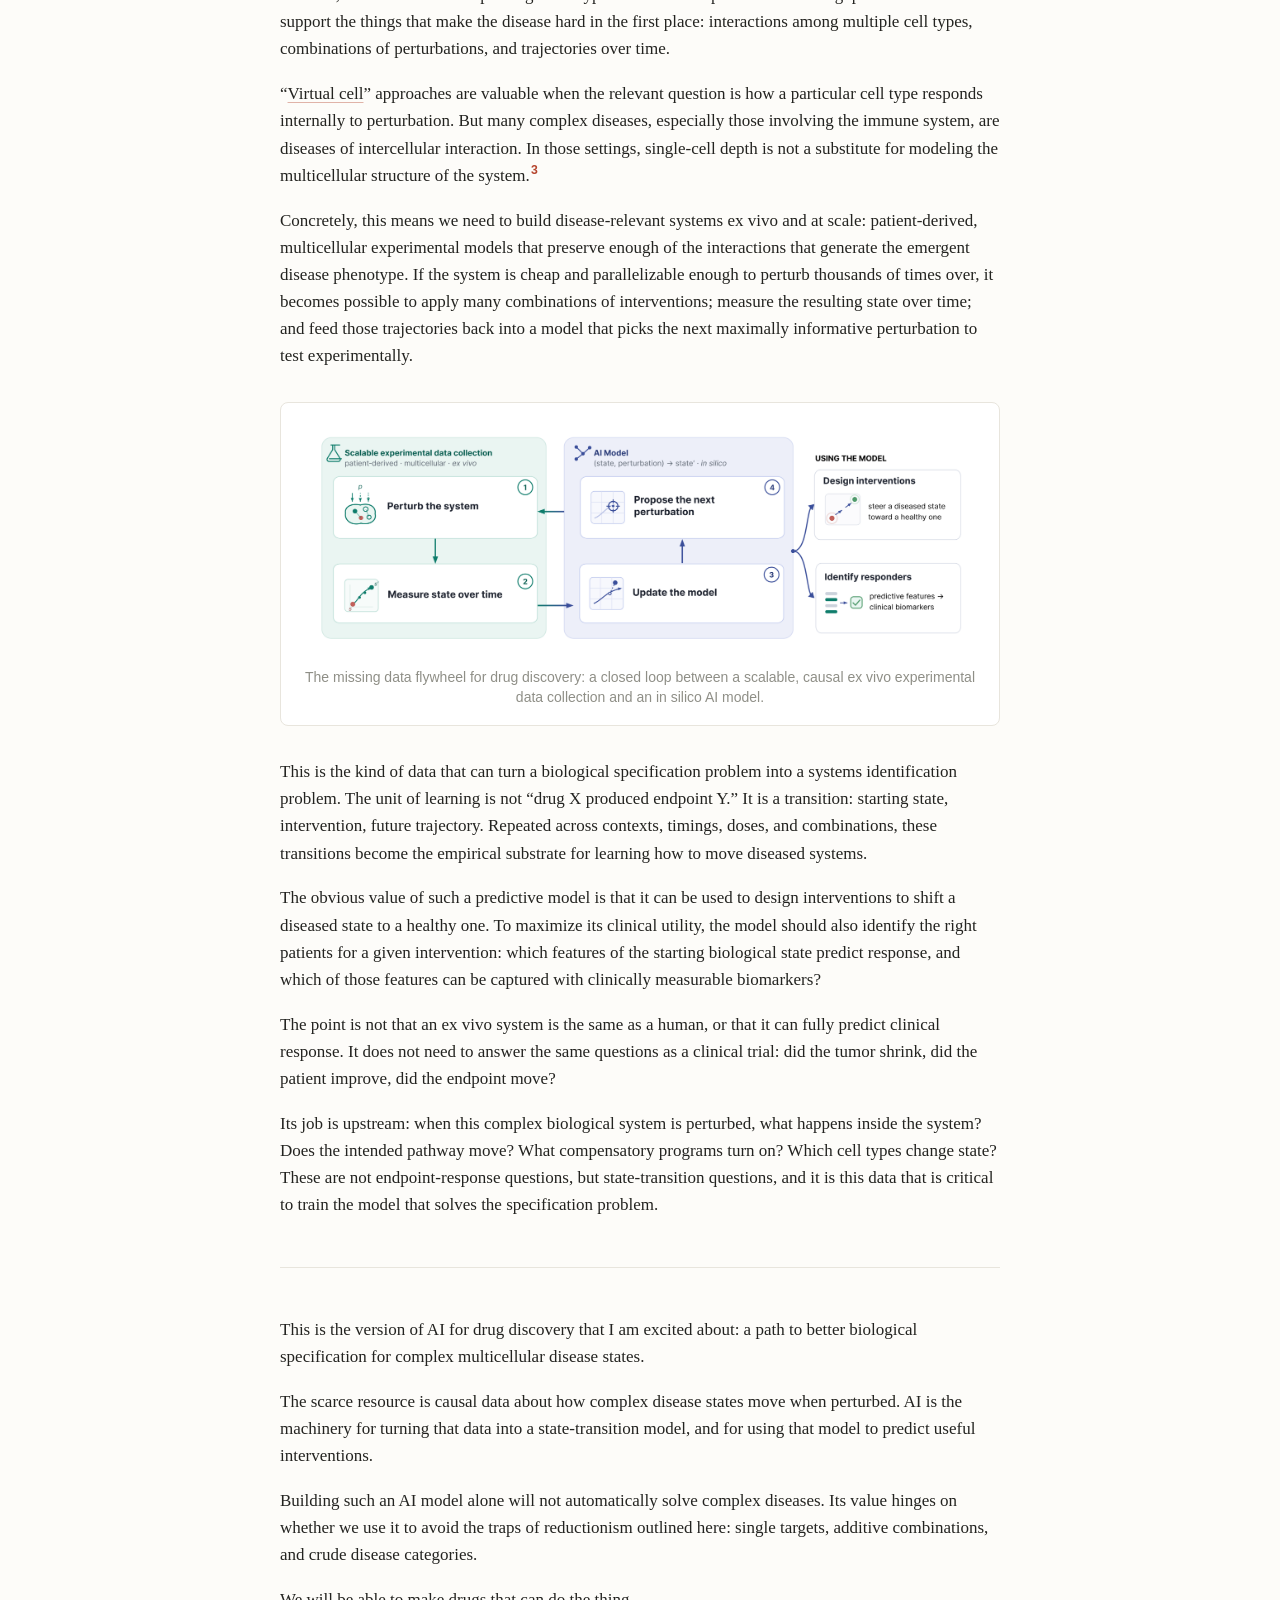
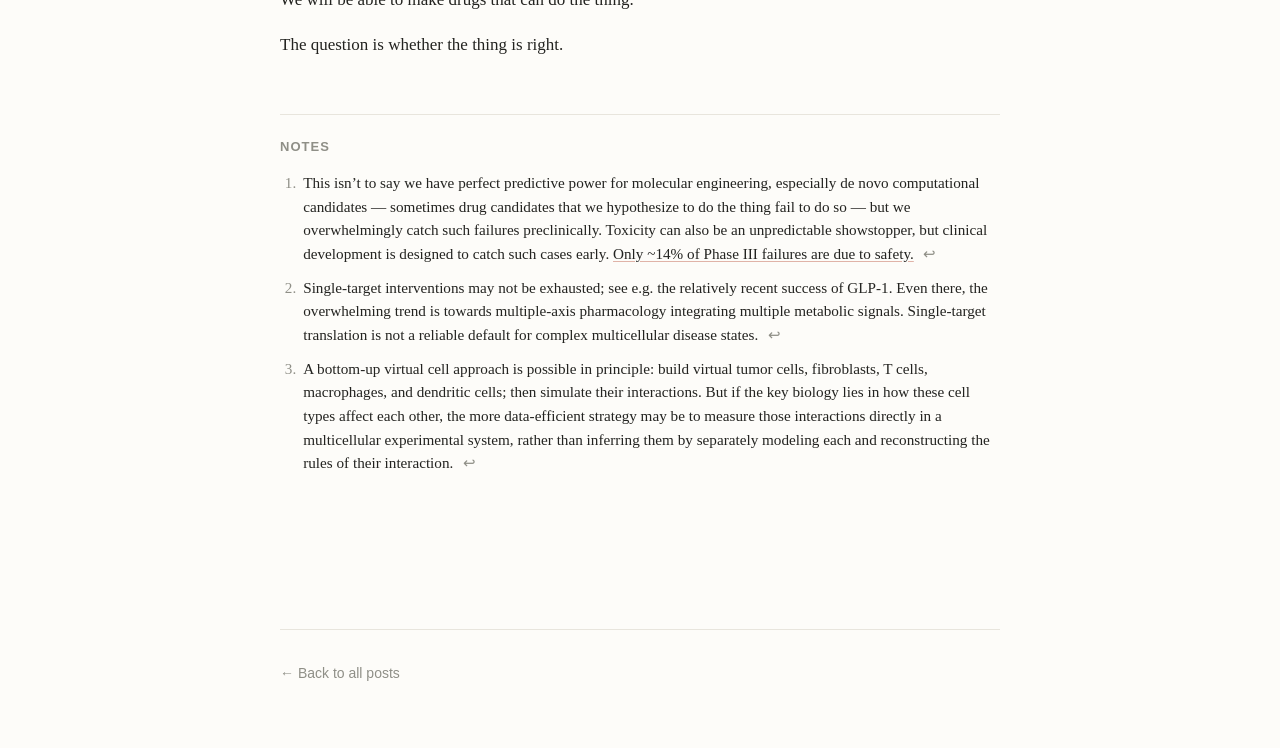
==== commit 4a320d31: "Update Pareto and loop figures; revise Pareto caption Refreshed both figures from the draft (Pareto " ====
--- a/posts/ai-drug-discovery/index.html
+++ b/posts/ai-drug-discovery/index.html
@@ -16,7 +16,16 @@
       property="og:description"
       content="Most drugs fail not because we can't build the molecule, but because we specified the wrong biology. What that means for AI in drug discovery."
     />
+    <meta property="og:url" content="https://rishibedi.com/posts/ai-drug-discovery/" />
+    <meta property="og:image" content="https://rishibedi.com/posts/ai-drug-discovery/og-image.png" />
+    <meta property="og:image:width" content="1200" />
+    <meta property="og:image:height" content="630" />
+    <meta property="og:image:alt" content="How AI can actually move the needle for drug discovery" />
     <meta property="article:published_time" content="2026-07-06" />
+
+    <!-- Twitter/X large image card (falls back to the og:* tags for title/description) -->
+    <meta name="twitter:card" content="summary_large_image" />
+    <meta name="twitter:image" content="https://rishibedi.com/posts/ai-drug-discovery/og-image.png" />
 
     <link rel="icon" href="data:image/svg+xml,%3Csvg%20xmlns='http://www.w3.org/2000/svg'%20viewBox='0%200%20100%20100'%3E%3Ccircle%20cx='50'%20cy='50'%20r='44'%20fill='%23b5442d'/%3E%3C/svg%3E" />
     <link rel="stylesheet" href="../../styles.css" />
@@ -471,10 +480,12 @@
           <figure class="diagram narrow">
             <img
               src="pareto-frontier.png"
-              alt="A plot with cost and time per datapoint on the x-axis (from cheaper and scalable to costly and slow) and biological fidelity to human disease on the y-axis (low to high). Points sit along a rising dashed frontier: existing literature (cheap, low fidelity), monoculture (slightly costlier, still low fidelity), and clinical trials (costly and slow, high fidelity). A shaded band in the middle, labeled &lsquo;AI-scale causal data&rsquo; with an upward arrow, marks the sweet spot: moderate cost with substantially higher fidelity."
+              alt="A plot of cost and time per datapoint (x-axis, from cheaper and scalable to costly and slow) against value per datapoint (y-axis, low to high). A gray dashed &lsquo;current frontier&rsquo; rises through four points: existing literature (#1, cheap and low value), single cell type culture, in vivo models, and clinical trials (#2, costly and high value). An orange curve labeled &lsquo;at-scale multicellular causal data (#3)&rsquo; bulges above the frontier at moderate cost, with an upward arrow, depicting a lift in value per datapoint."
             />
             <figcaption>
-              The Pareto frontier of cost versus utility per datapoint &mdash; what&rsquo;s in the sweet spot?
+              The Pareto frontier of cost versus utility per datapoint &mdash; what&rsquo;s in
+              the sweet spot, and can we lift the frontier with fit-for-purpose experimental
+              models for data generation?
             </figcaption>
           </figure>
 
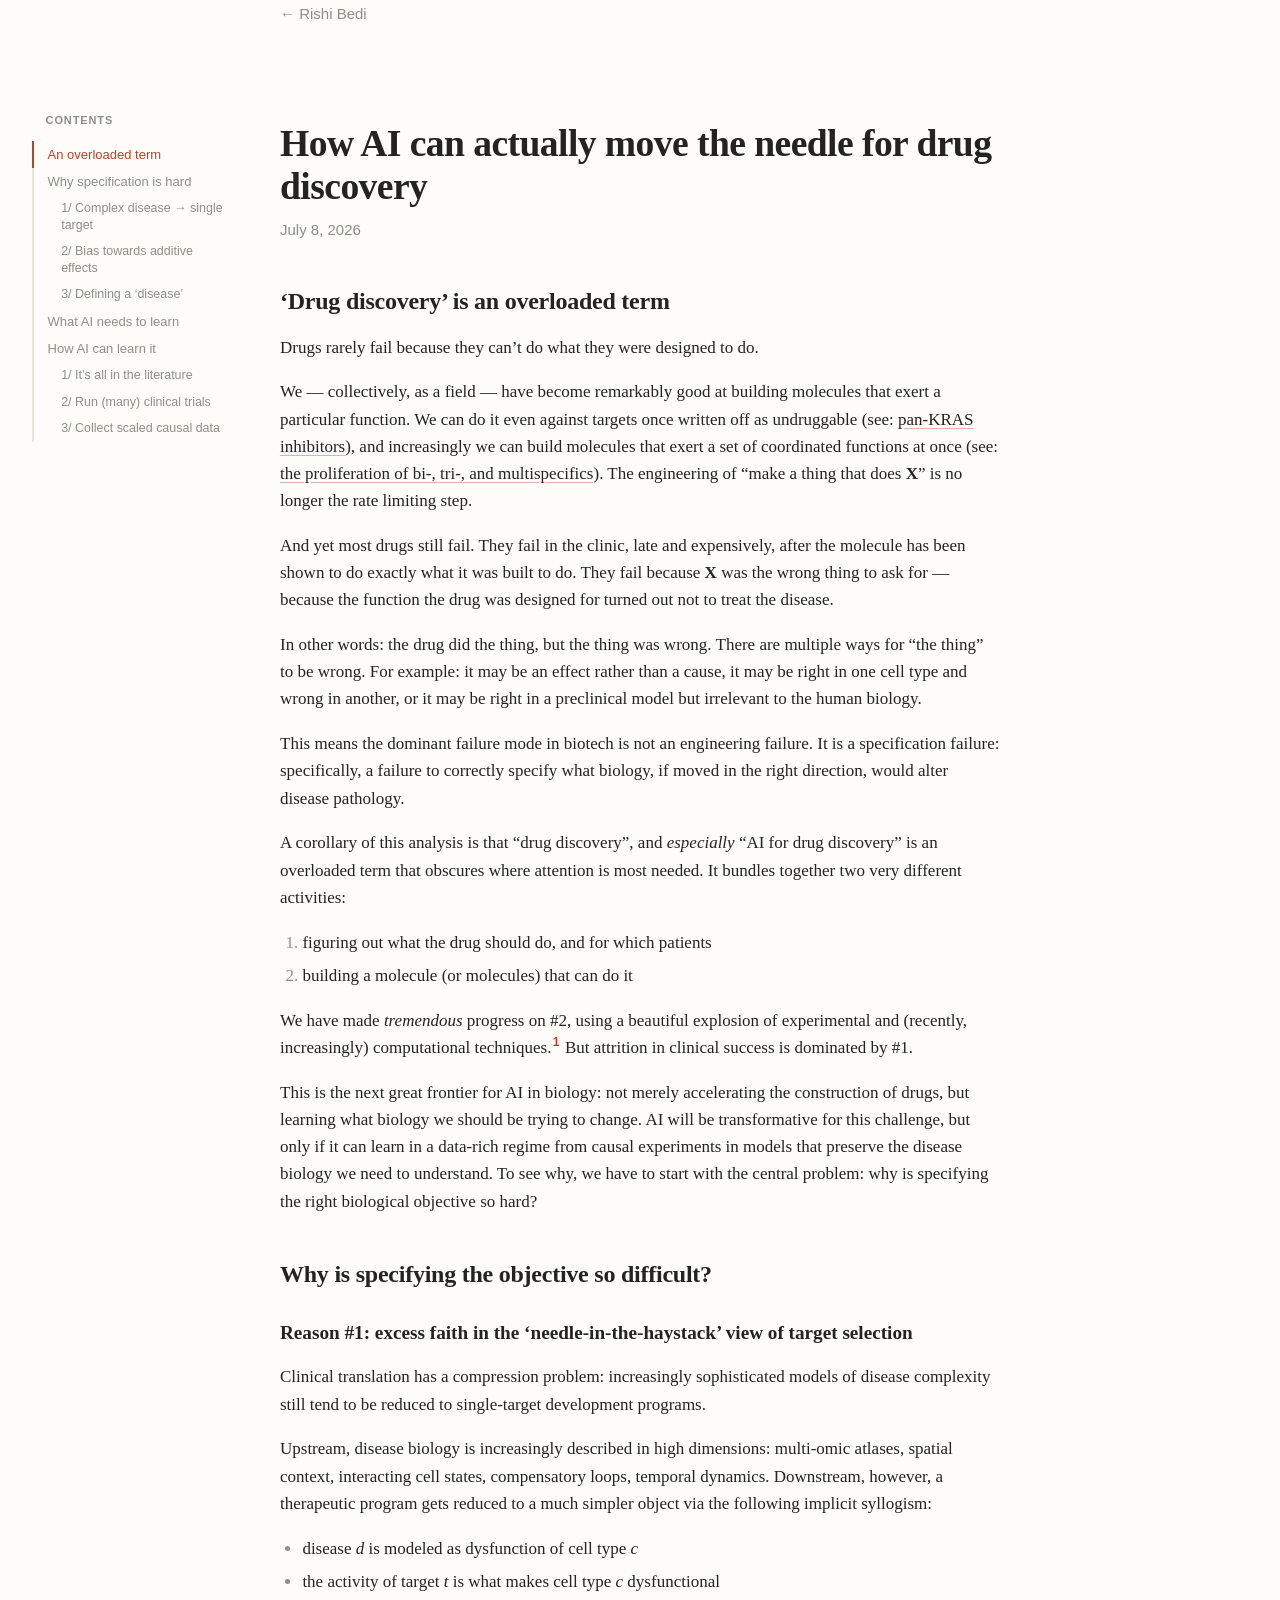
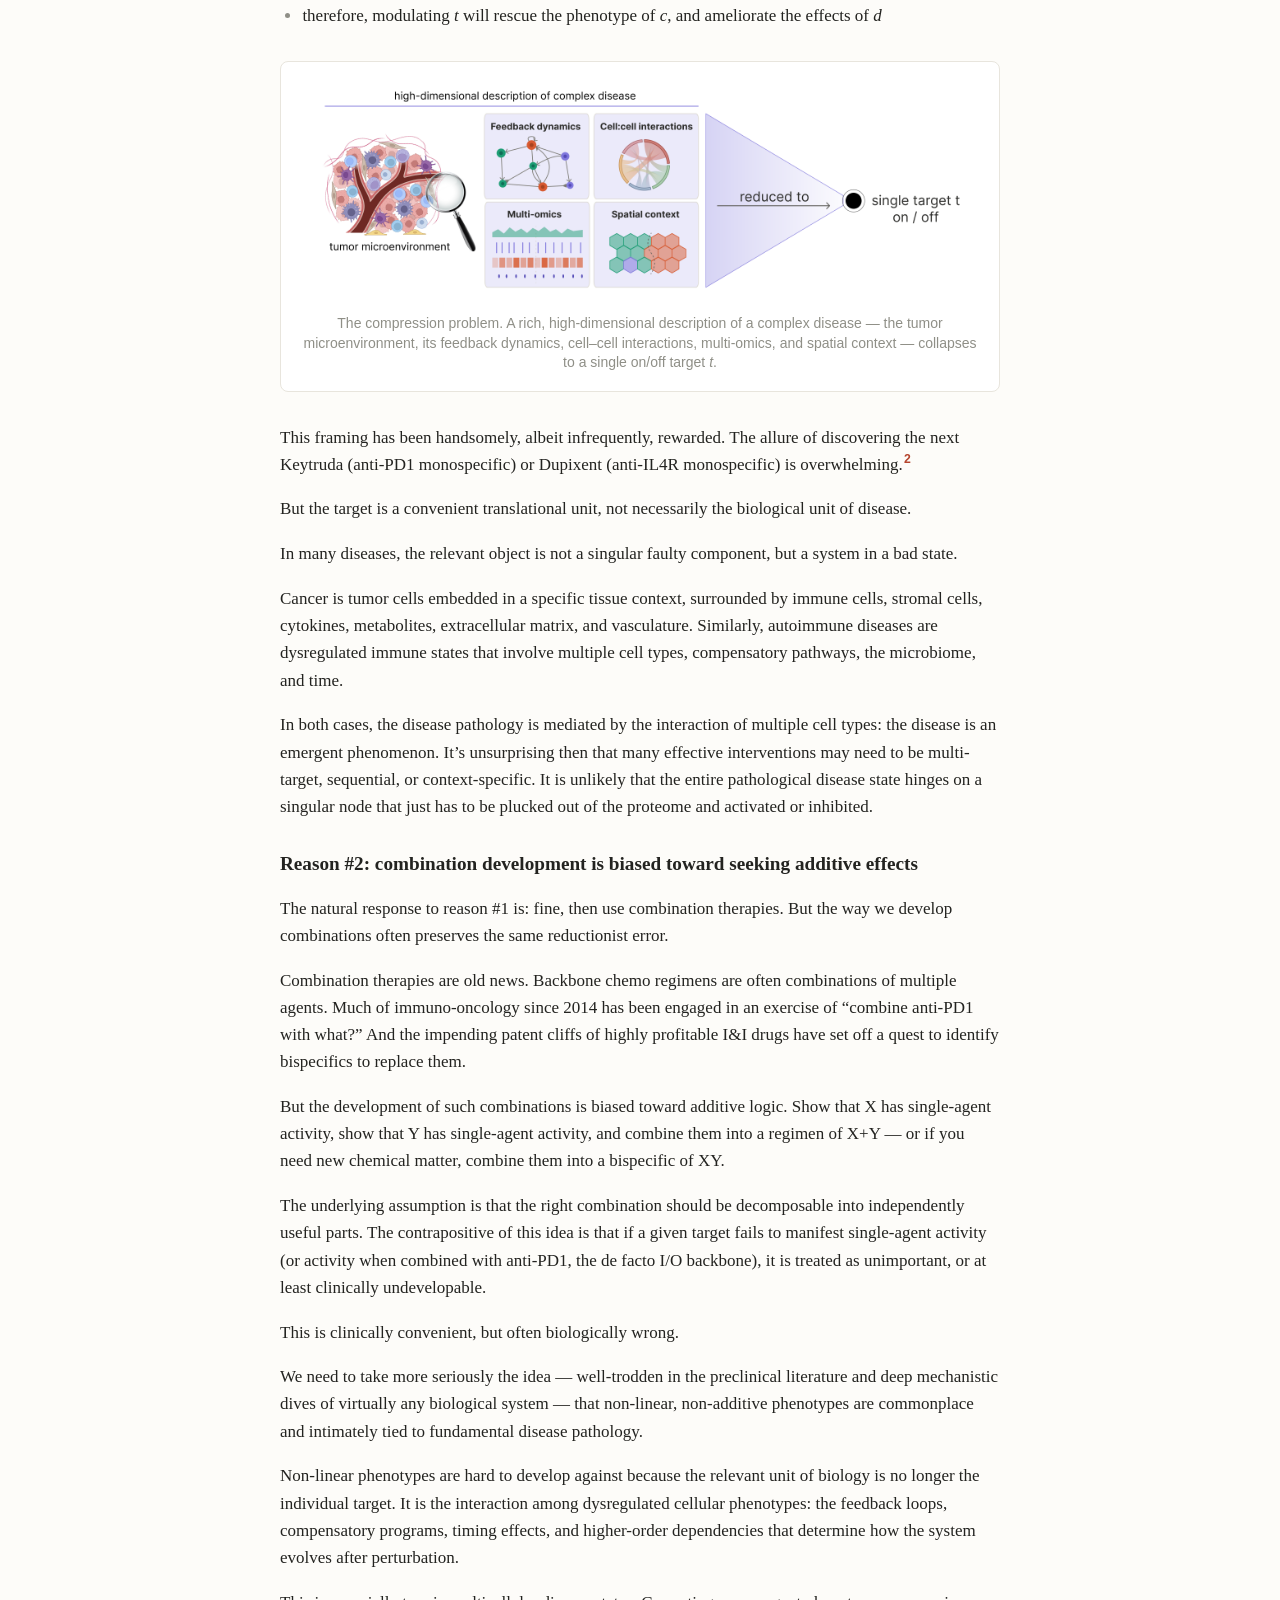
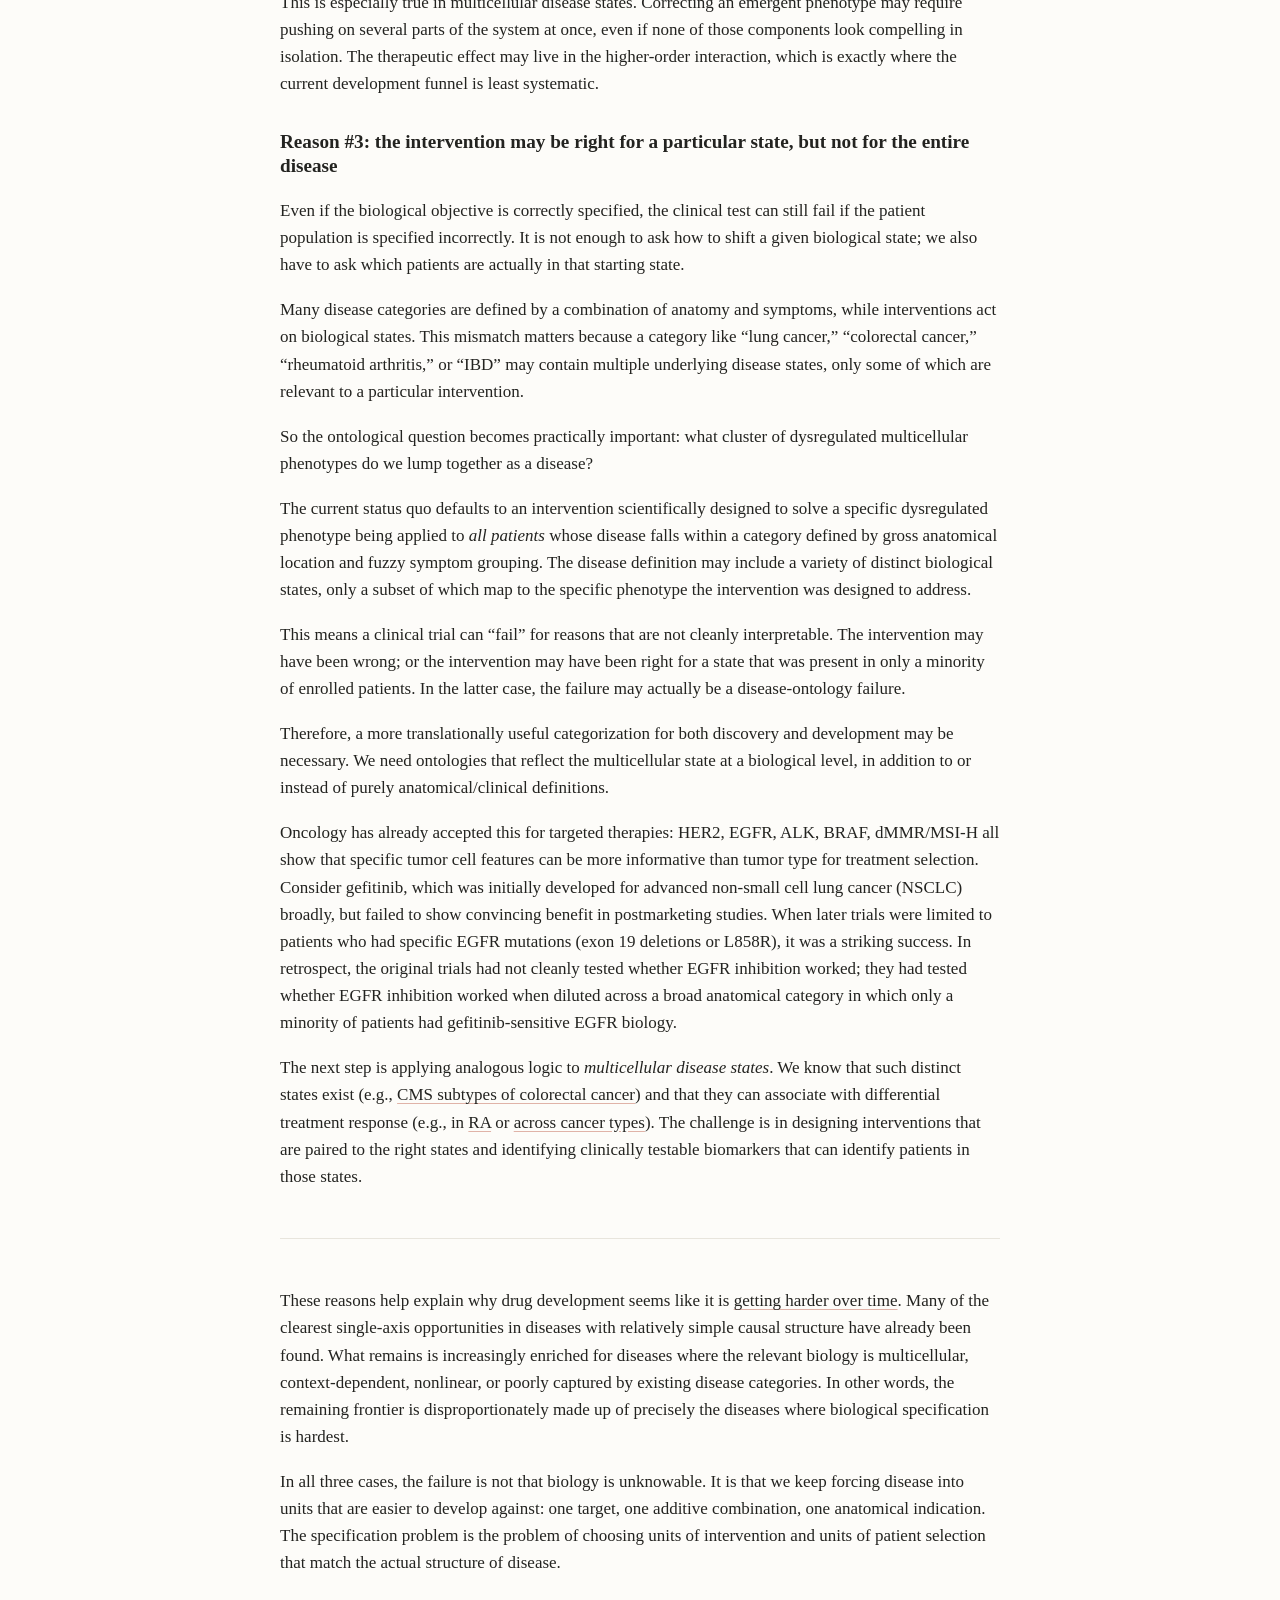
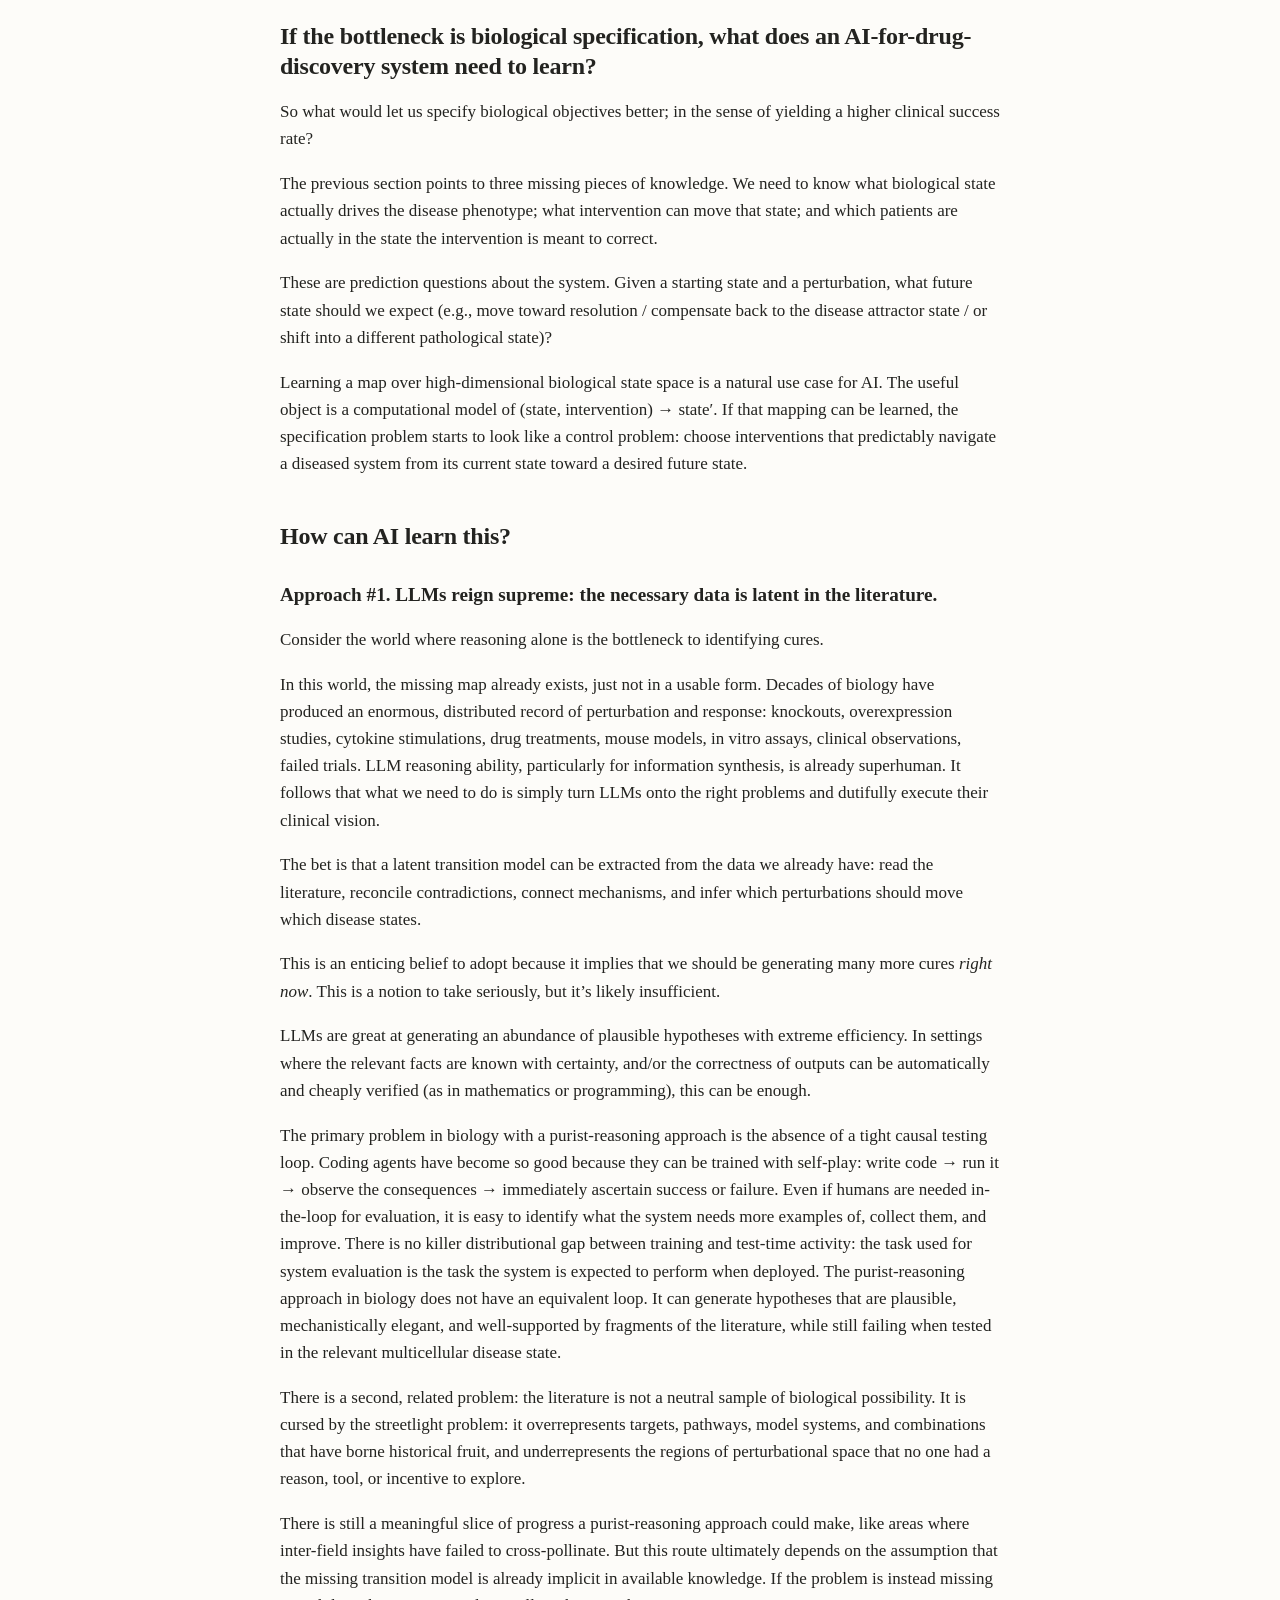
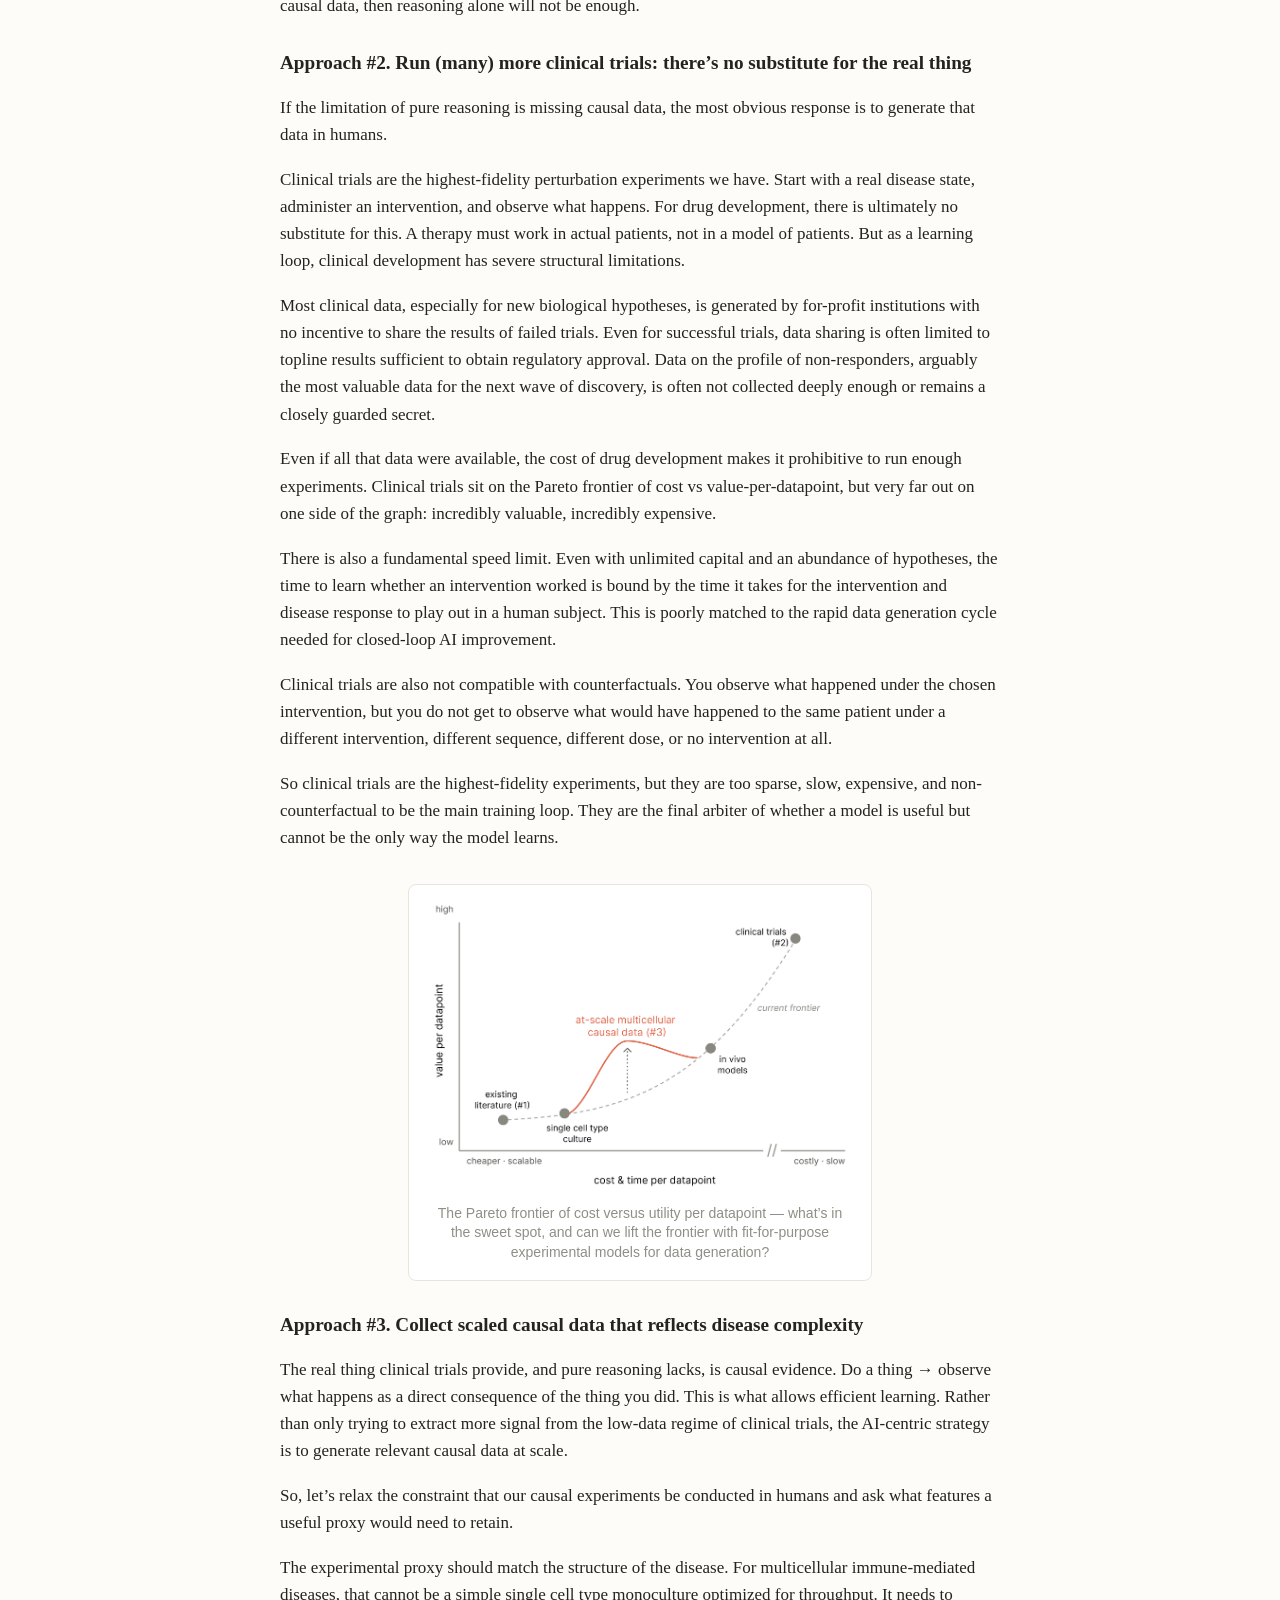
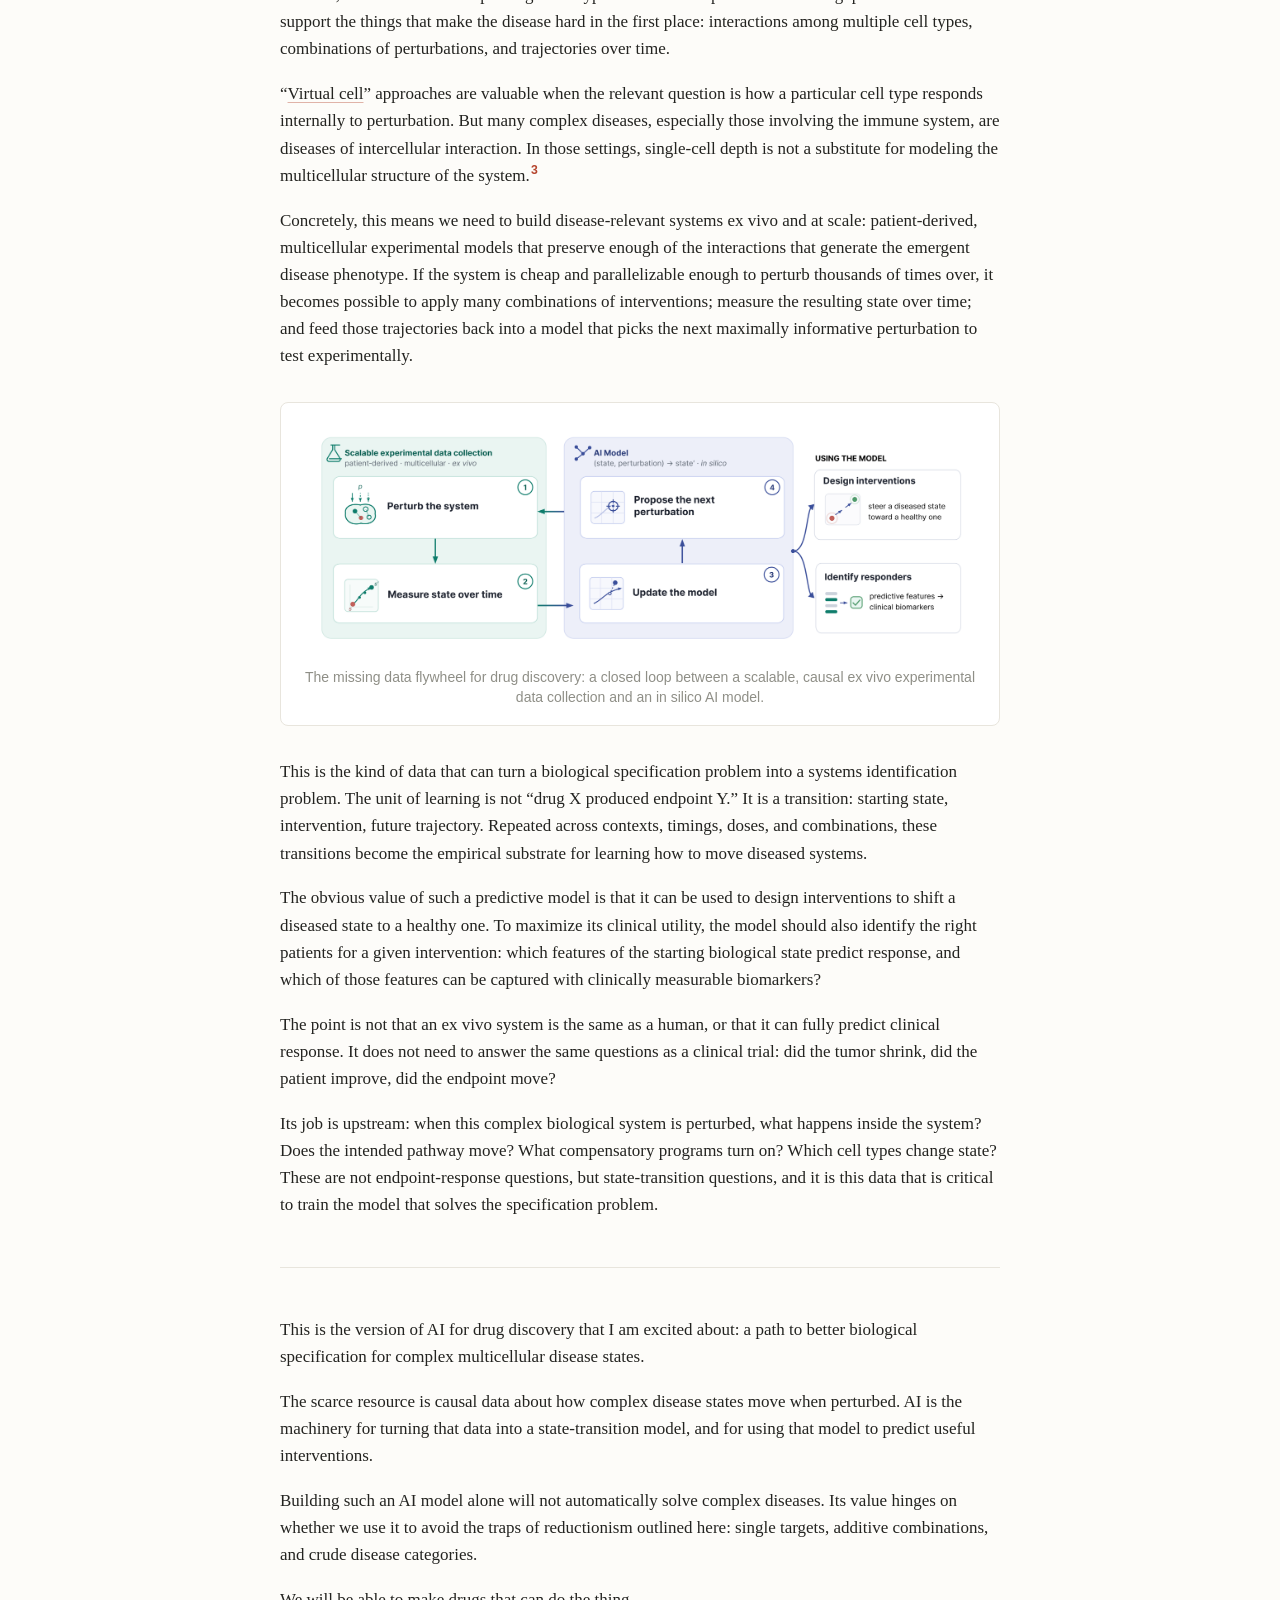
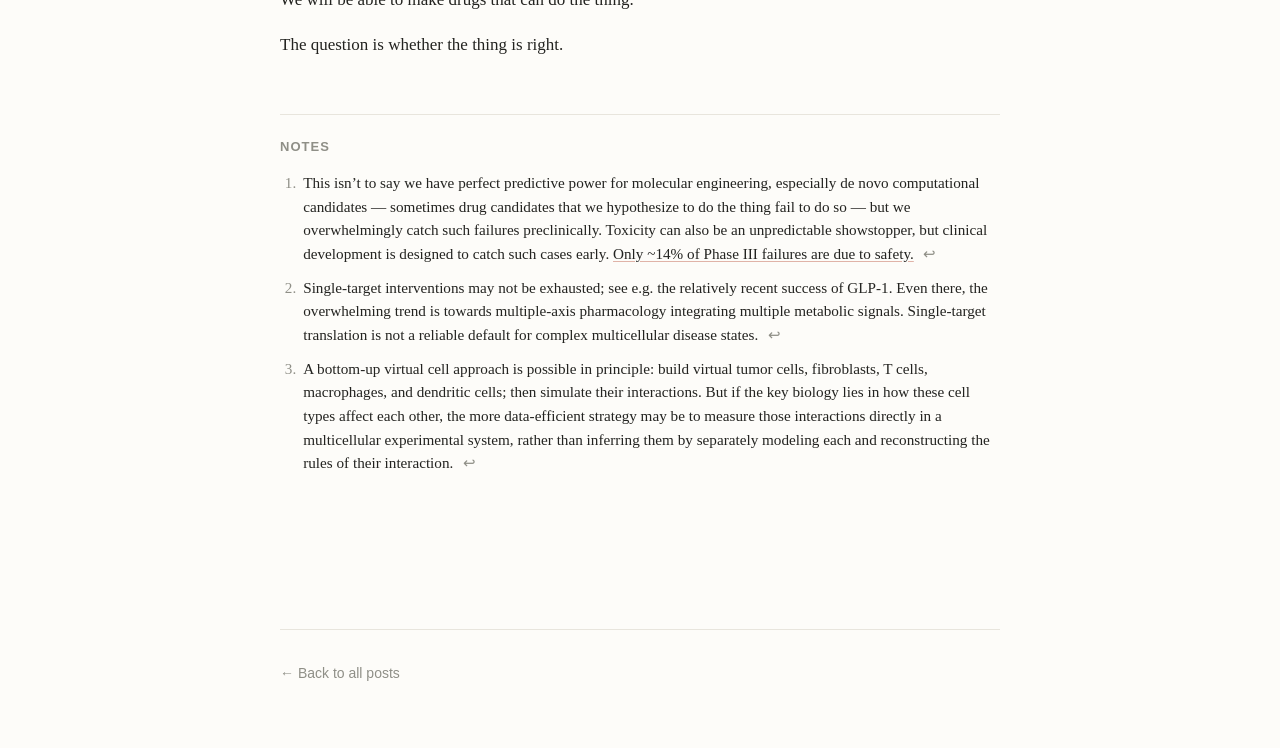
==== commit 7a8ff602: "Update post date to Jul 8, 2026 Co-Authored-By: Claude Opus 4.8 <noreply@anthropic.com>" ====
--- a/posts/ai-drug-discovery/index.html
+++ b/posts/ai-drug-discovery/index.html
@@ -16,12 +16,11 @@
       property="og:description"
       content="Most drugs fail not because we can't build the molecule, but because we specified the wrong biology. What that means for AI in drug discovery."
     />
-    <meta property="og:url" content="https://rishibedi.com/posts/ai-drug-discovery/" />
     <meta property="og:image" content="https://rishibedi.com/posts/ai-drug-discovery/og-image.png" />
     <meta property="og:image:width" content="1200" />
     <meta property="og:image:height" content="630" />
     <meta property="og:image:alt" content="How AI can actually move the needle for drug discovery" />
-    <meta property="article:published_time" content="2026-07-06" />
+    <meta property="article:published_time" content="2026-07-08" />
 
     <!-- Twitter/X large image card (falls back to the og:* tags for title/description) -->
     <meta name="twitter:card" content="summary_large_image" />
@@ -37,7 +36,7 @@
       <article>
         <header class="post-header">
           <h1 class="post-title-main">How AI can actually move the needle for drug discovery</h1>
-          <div class="post-meta">July 6, 2026</div>
+          <div class="post-meta">July 8, 2026</div>
         </header>
 
         <div class="prose">
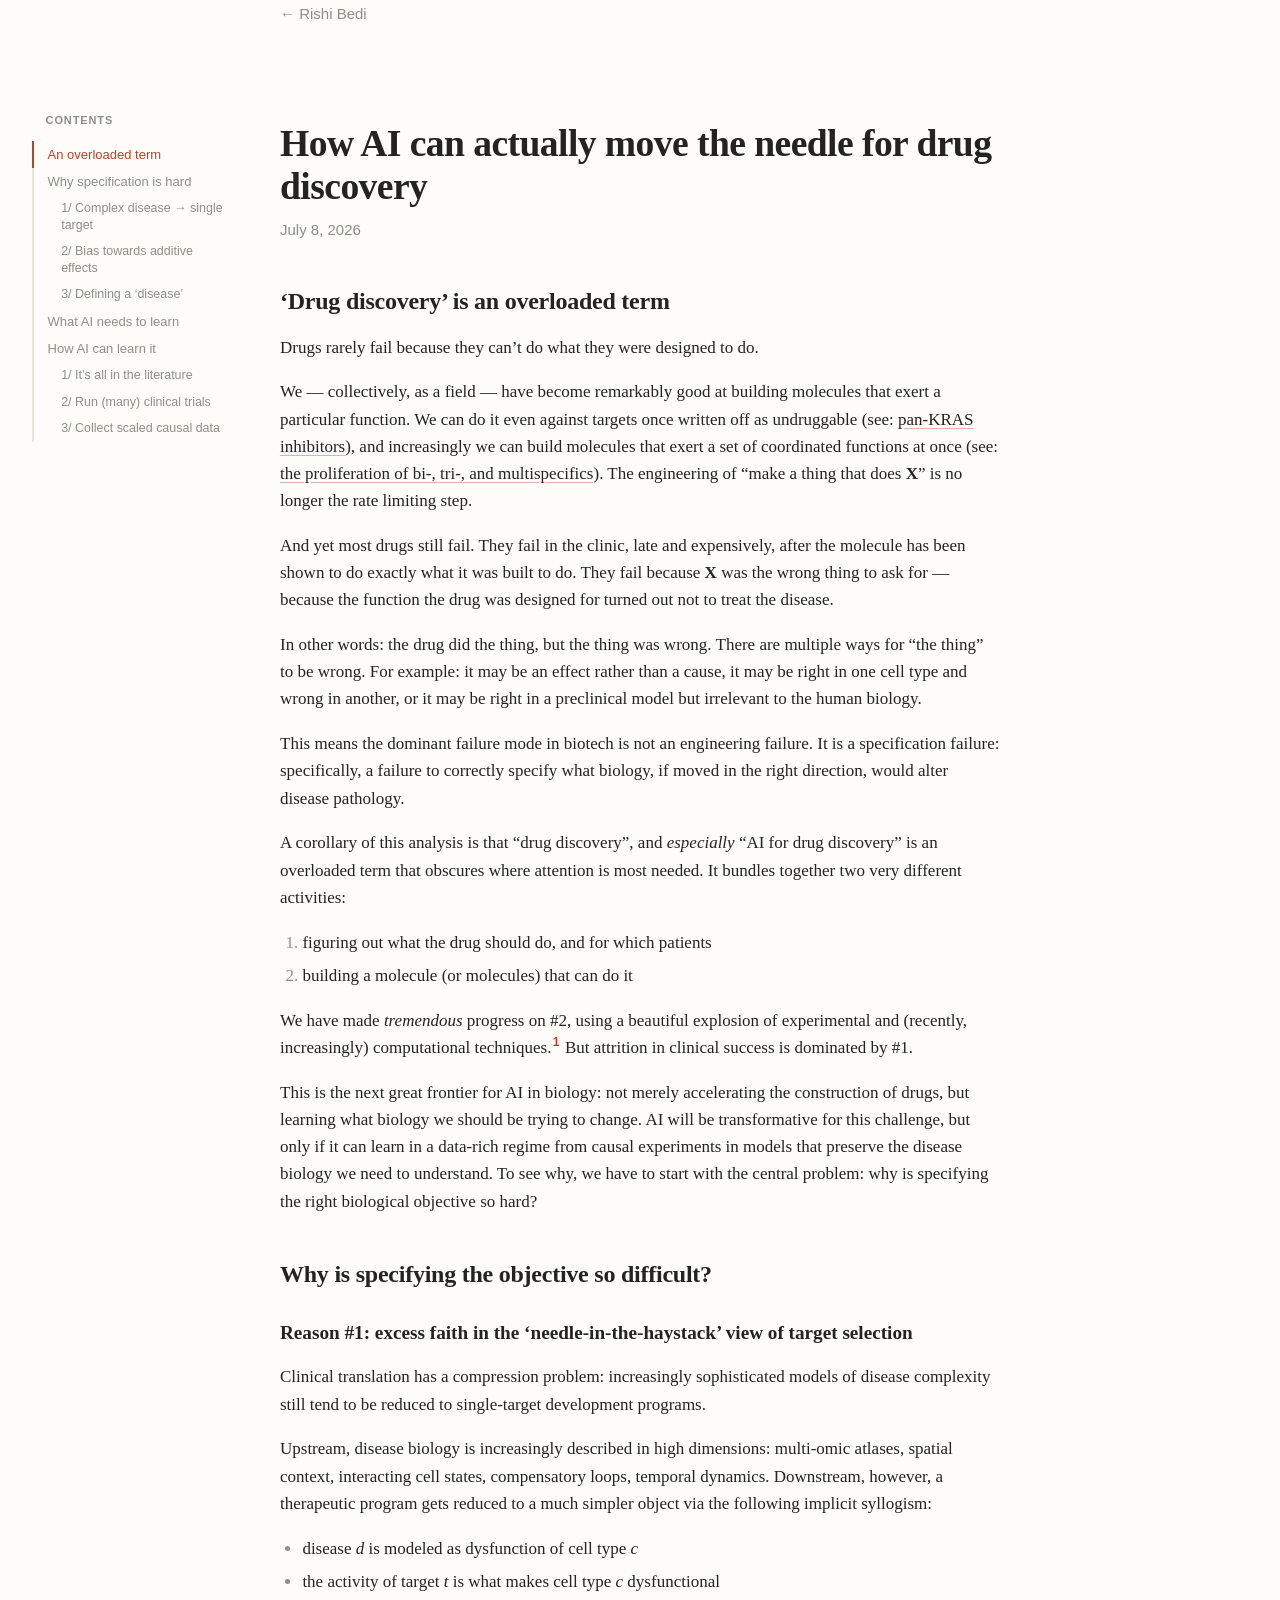
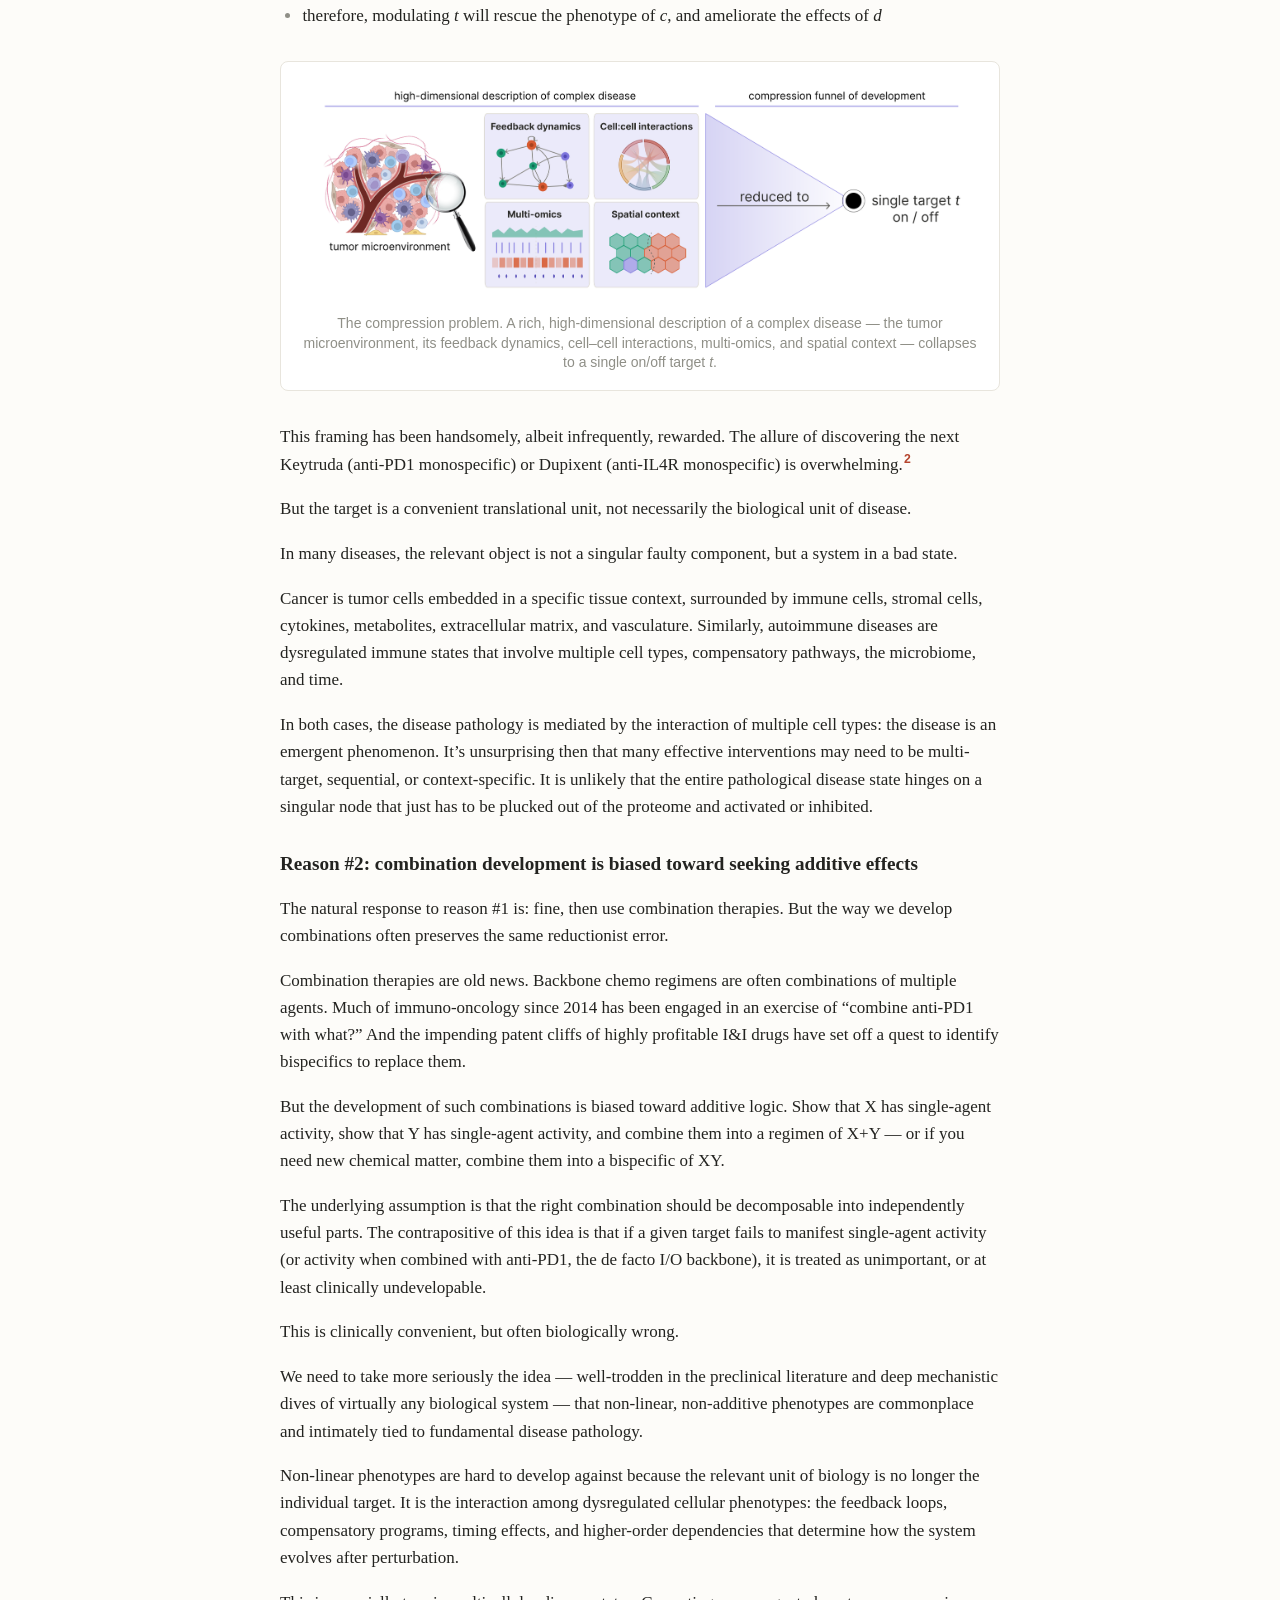
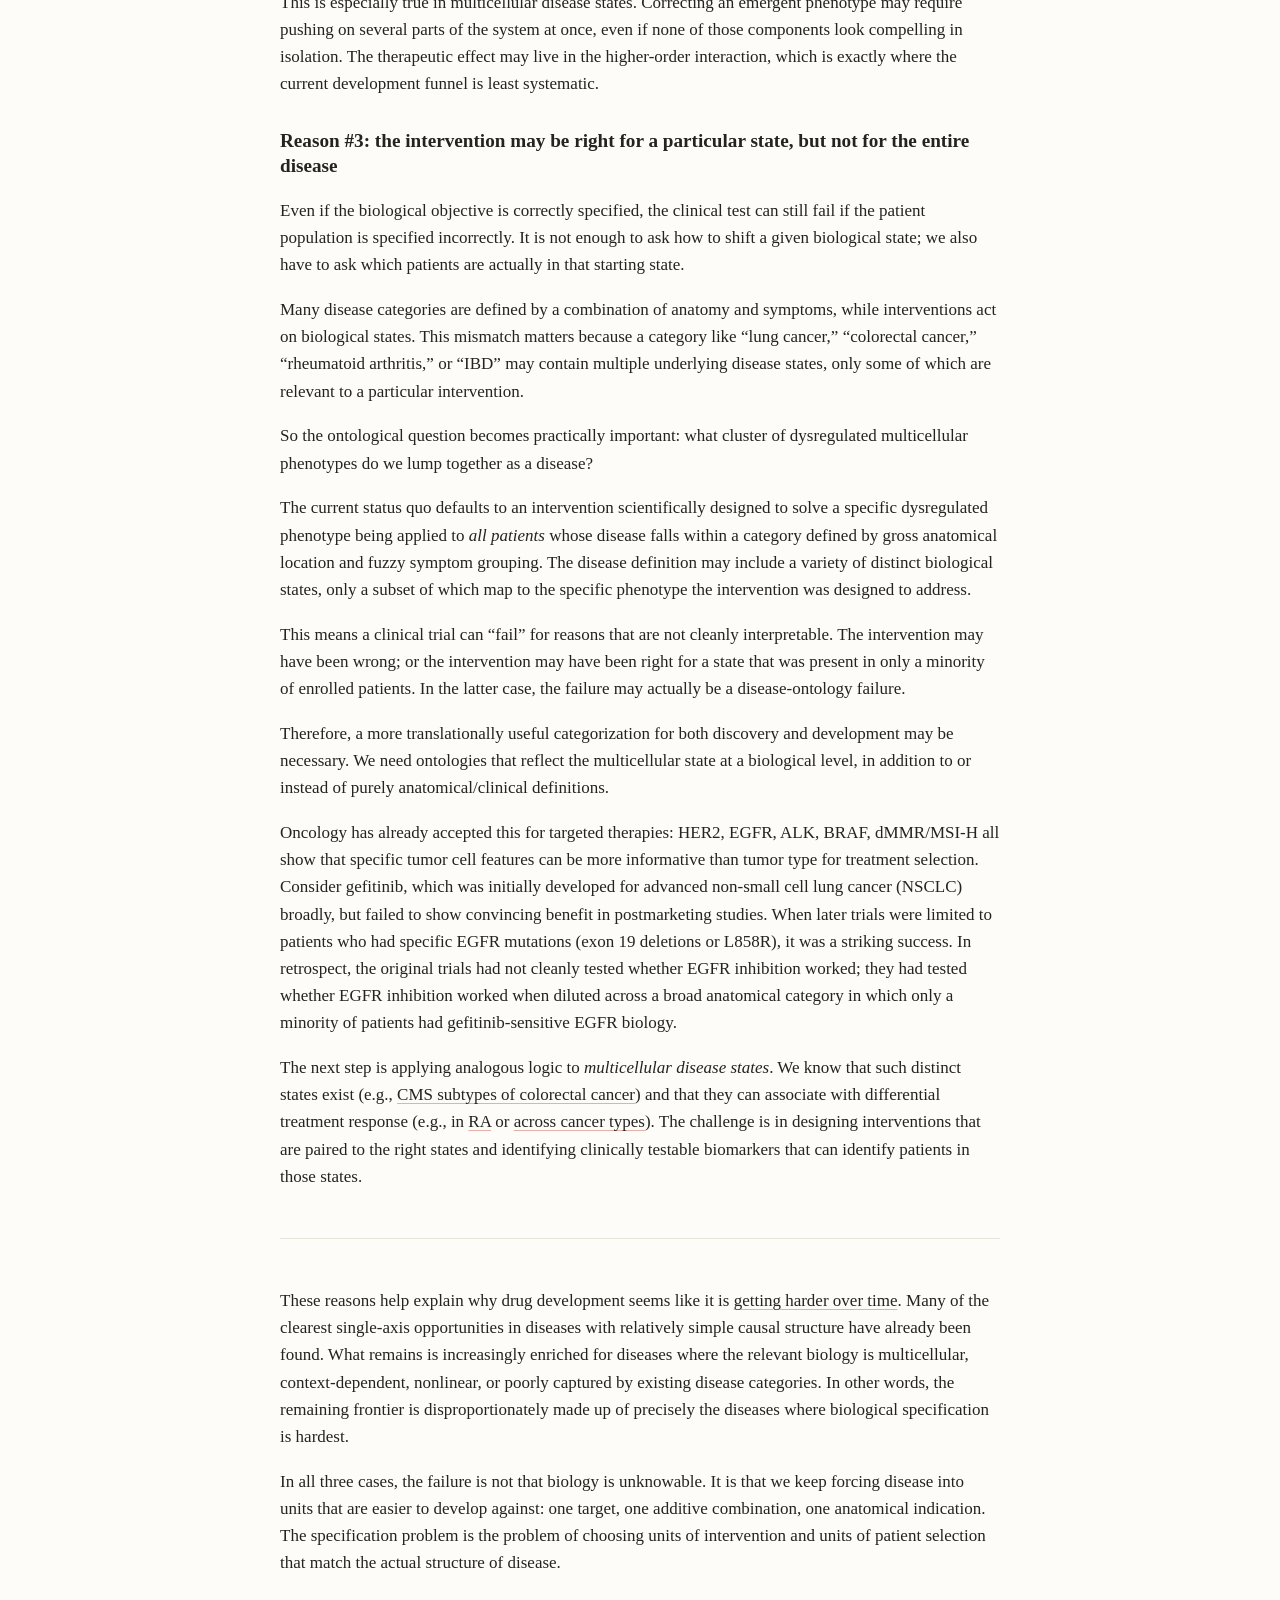
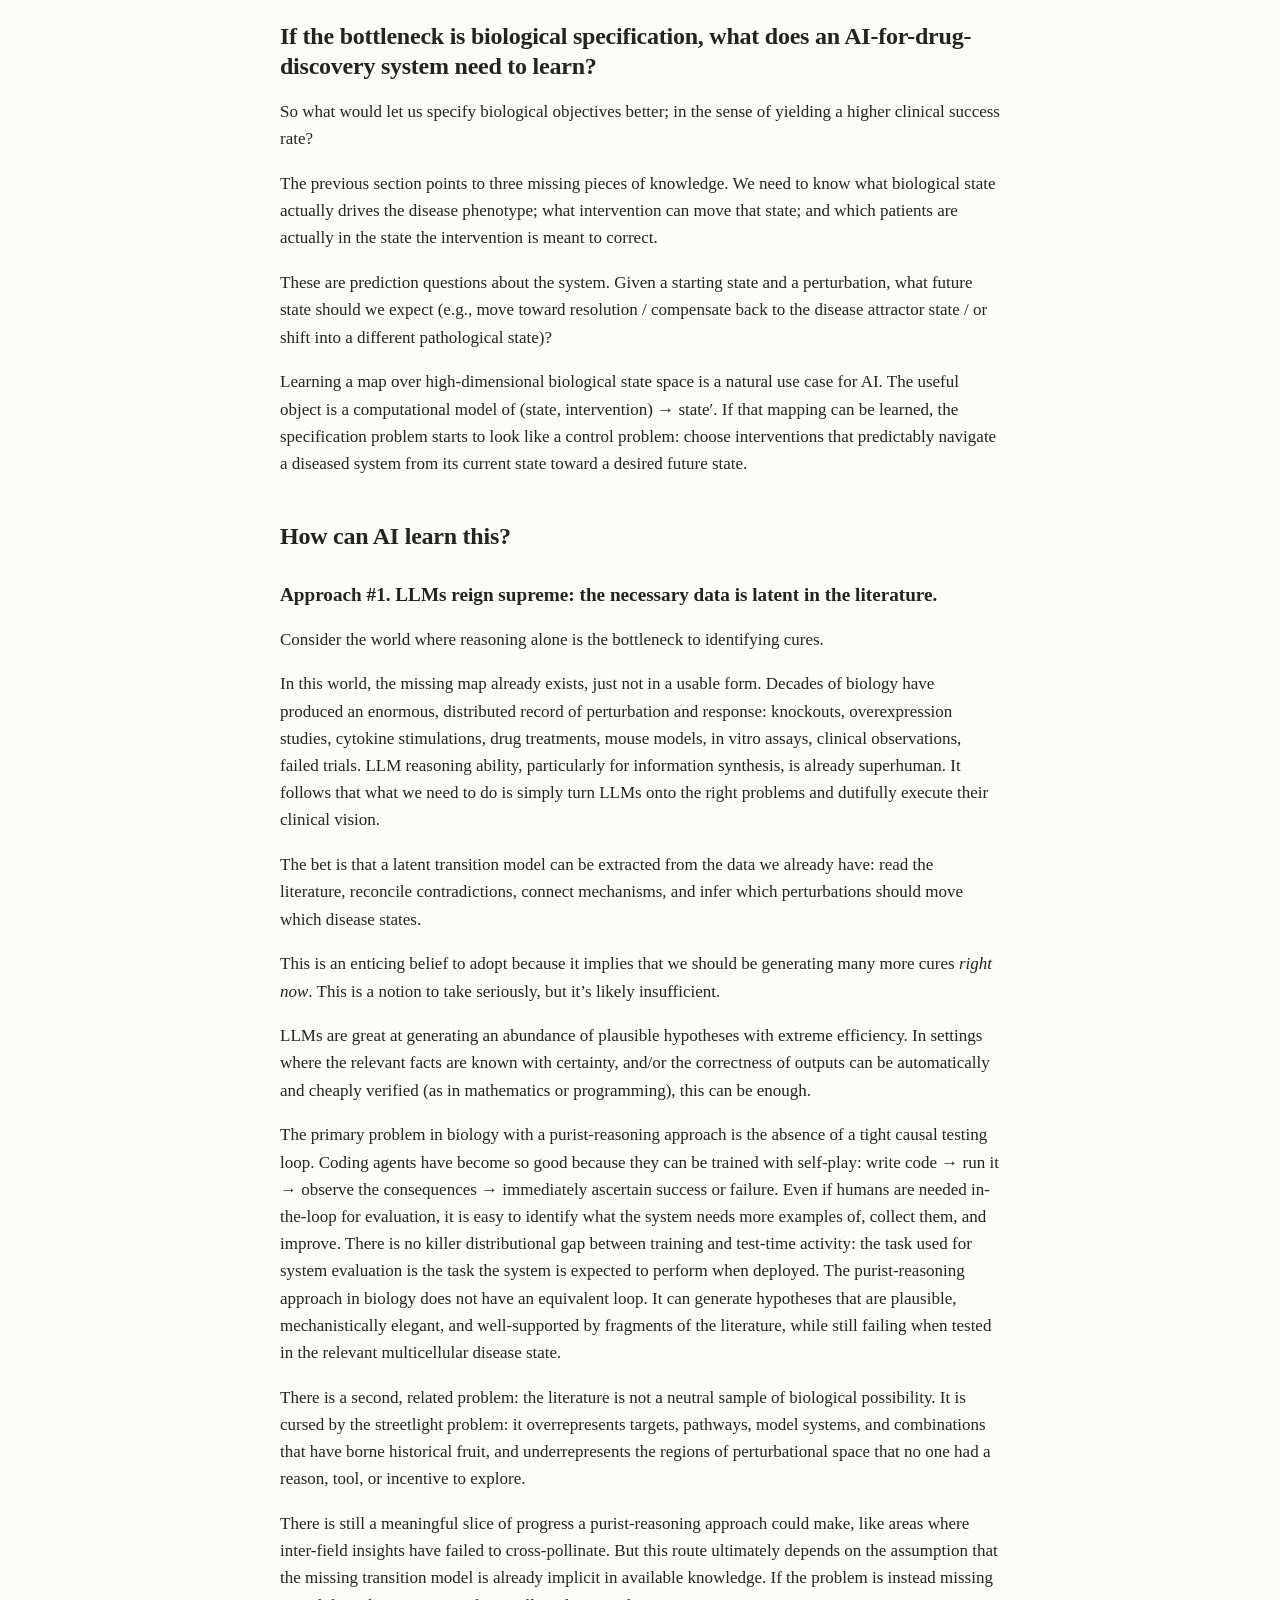
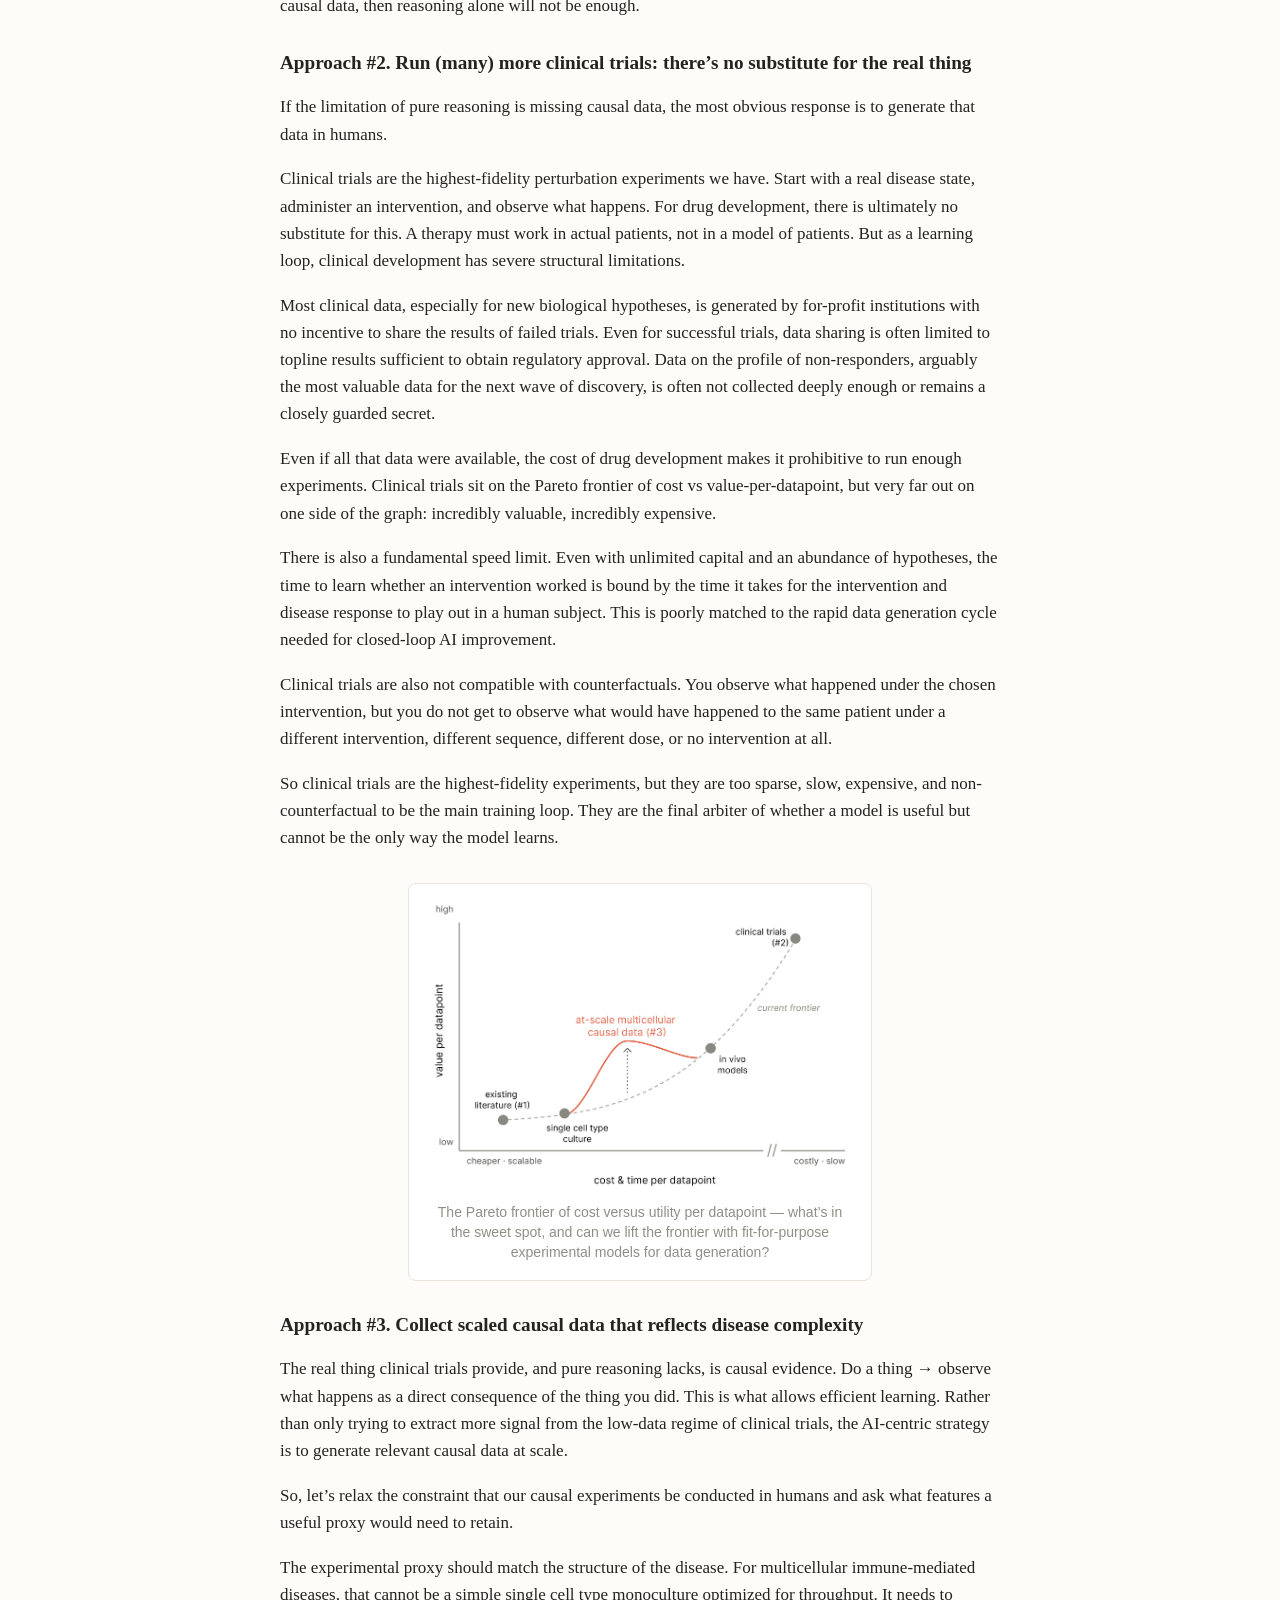
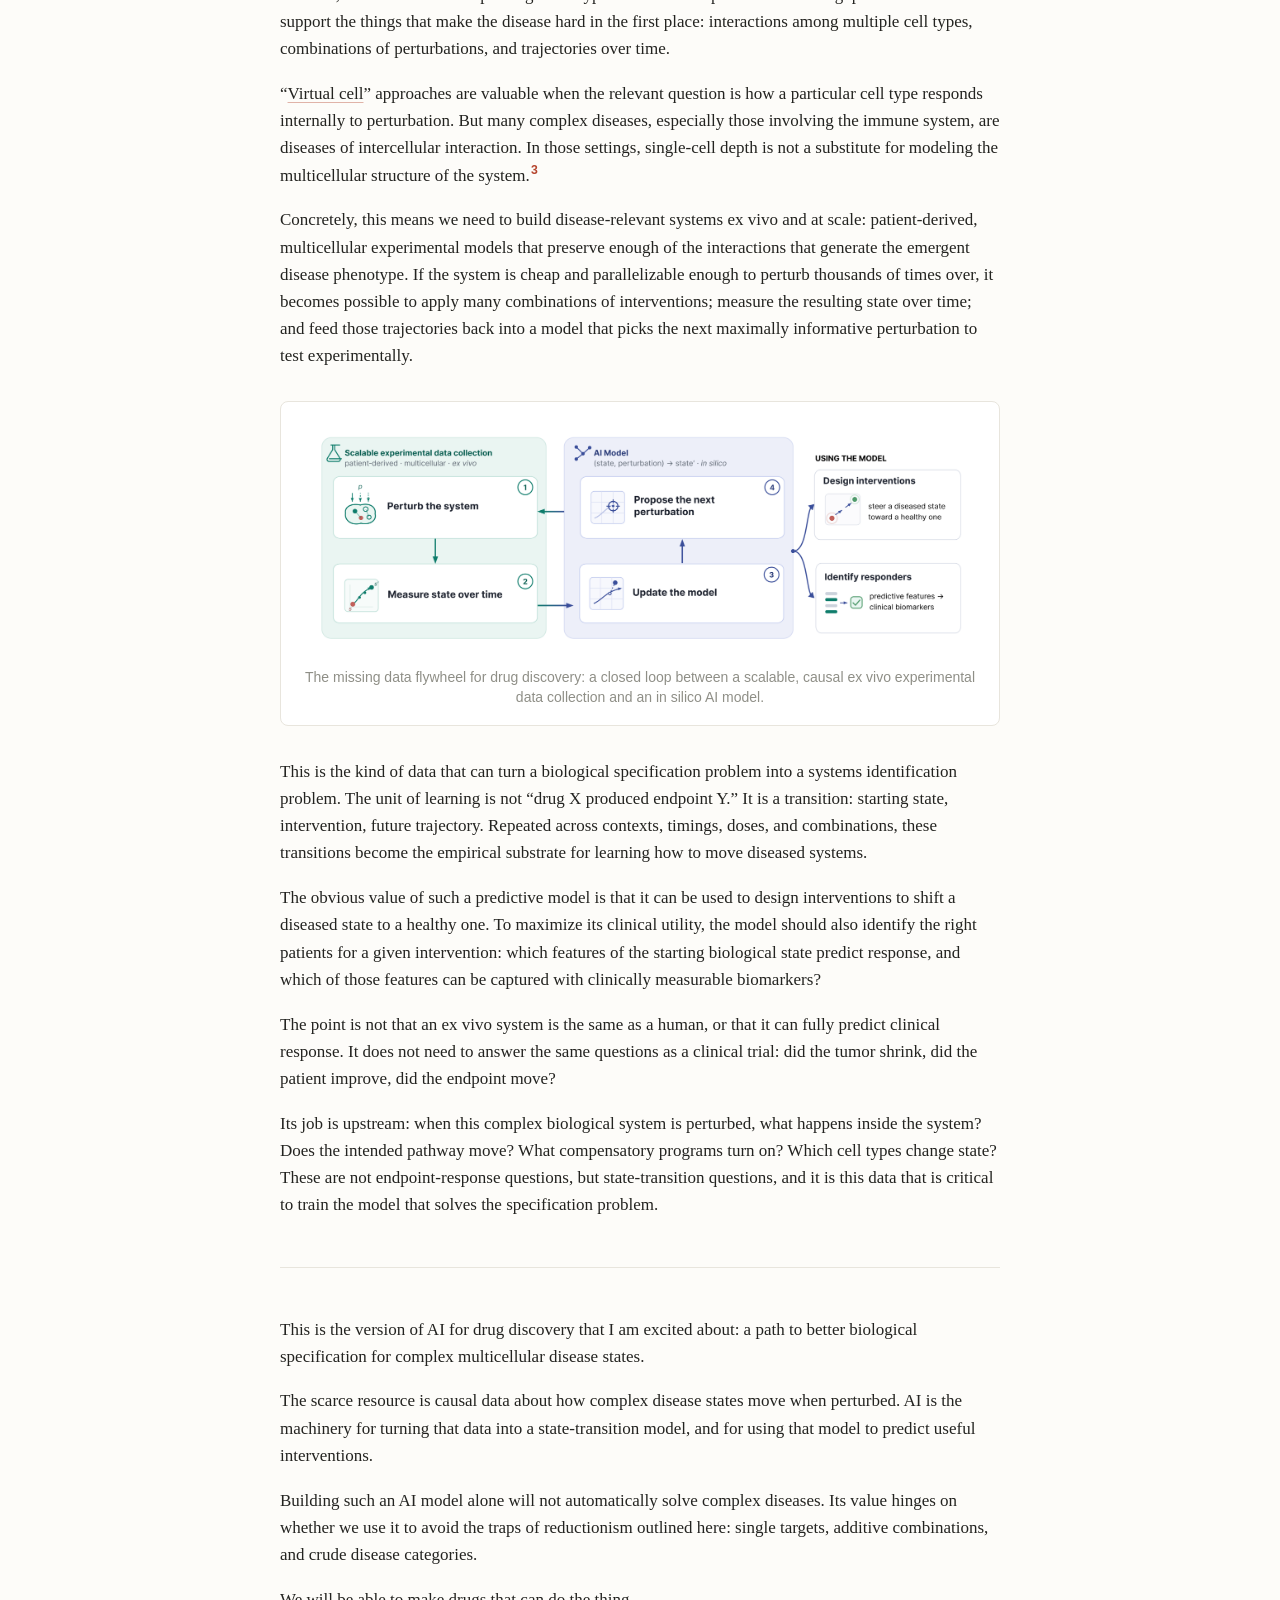
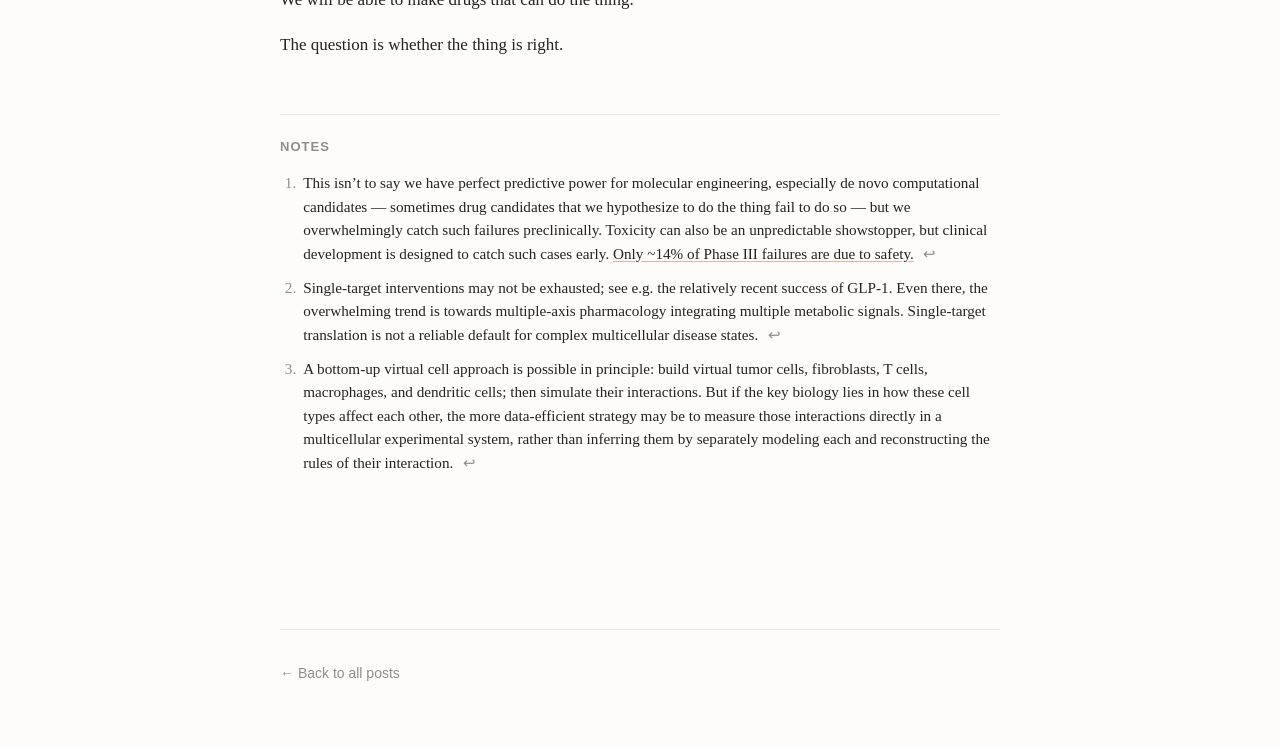
==== commit 4de3f6d2: "Update first figure and regenerate social card Refreshed the Reason #1 figure (adds "compression fun" ====
--- a/posts/ai-drug-discovery/index.html
+++ b/posts/ai-drug-discovery/index.html
@@ -134,7 +134,7 @@
           <figure class="diagram">
             <img
               src="target-reduction.png"
-              alt="On the left, a tumor microenvironment viewed through a magnifying glass, with four panels &mdash; feedback dynamics (a network graph), cell&ndash;cell interactions (a chord diagram), multi-omics (data tracks), and spatial context (a hexagonal tissue map) &mdash; together labeled &lsquo;high-dimensional description of complex disease&rsquo;. A large triangle and a &lsquo;reduced to&rsquo; arrow narrow all of it down to a single on/off target t."
+              alt="On the left, a tumor microenvironment viewed through a magnifying glass, with four panels &mdash; feedback dynamics (a network graph), cell&ndash;cell interactions (a chord diagram), multi-omics (data tracks), and spatial context (a hexagonal tissue map) &mdash; together labeled &lsquo;high-dimensional description of complex disease&rsquo;. A large triangle labeled &lsquo;compression funnel of development&rsquo;, via a &lsquo;reduced to&rsquo; arrow, narrows all of it down to a single on/off target t."
             />
             <figcaption>
               The compression problem. A rich, high-dimensional description of a complex
